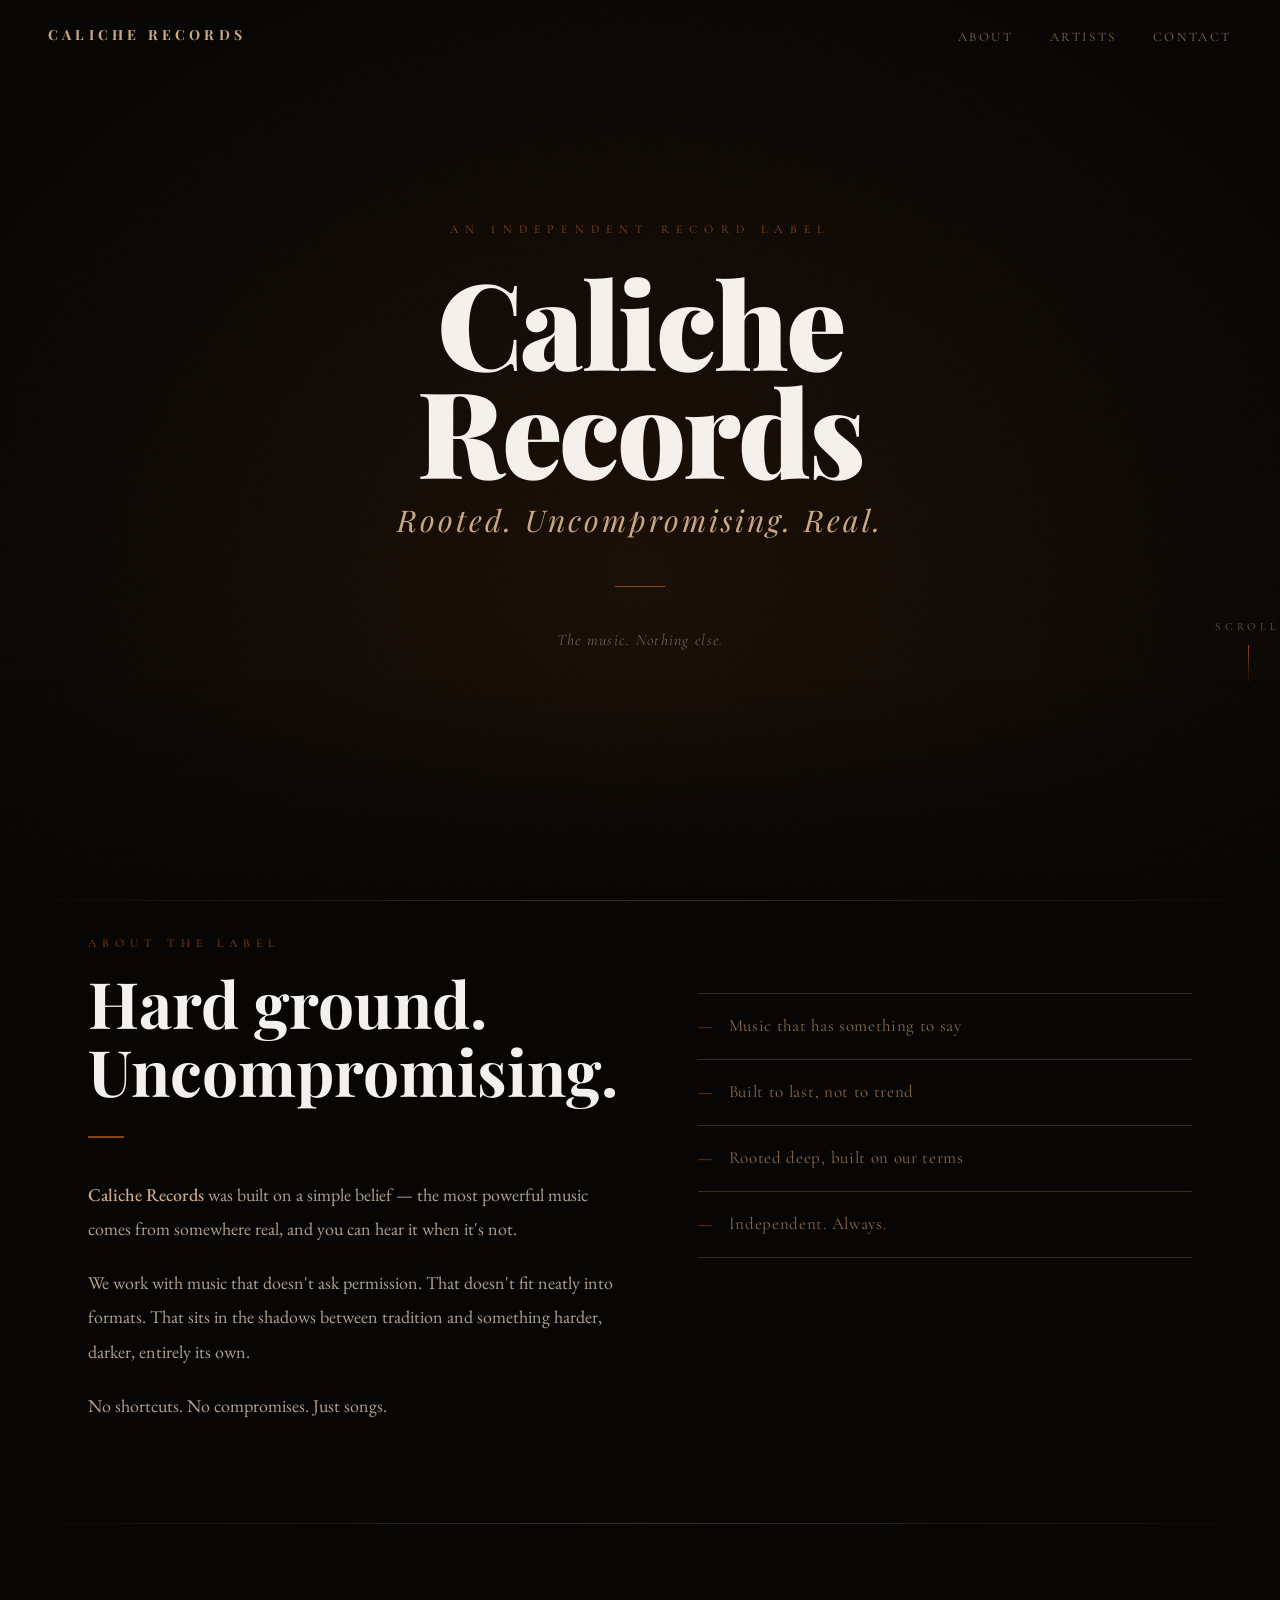
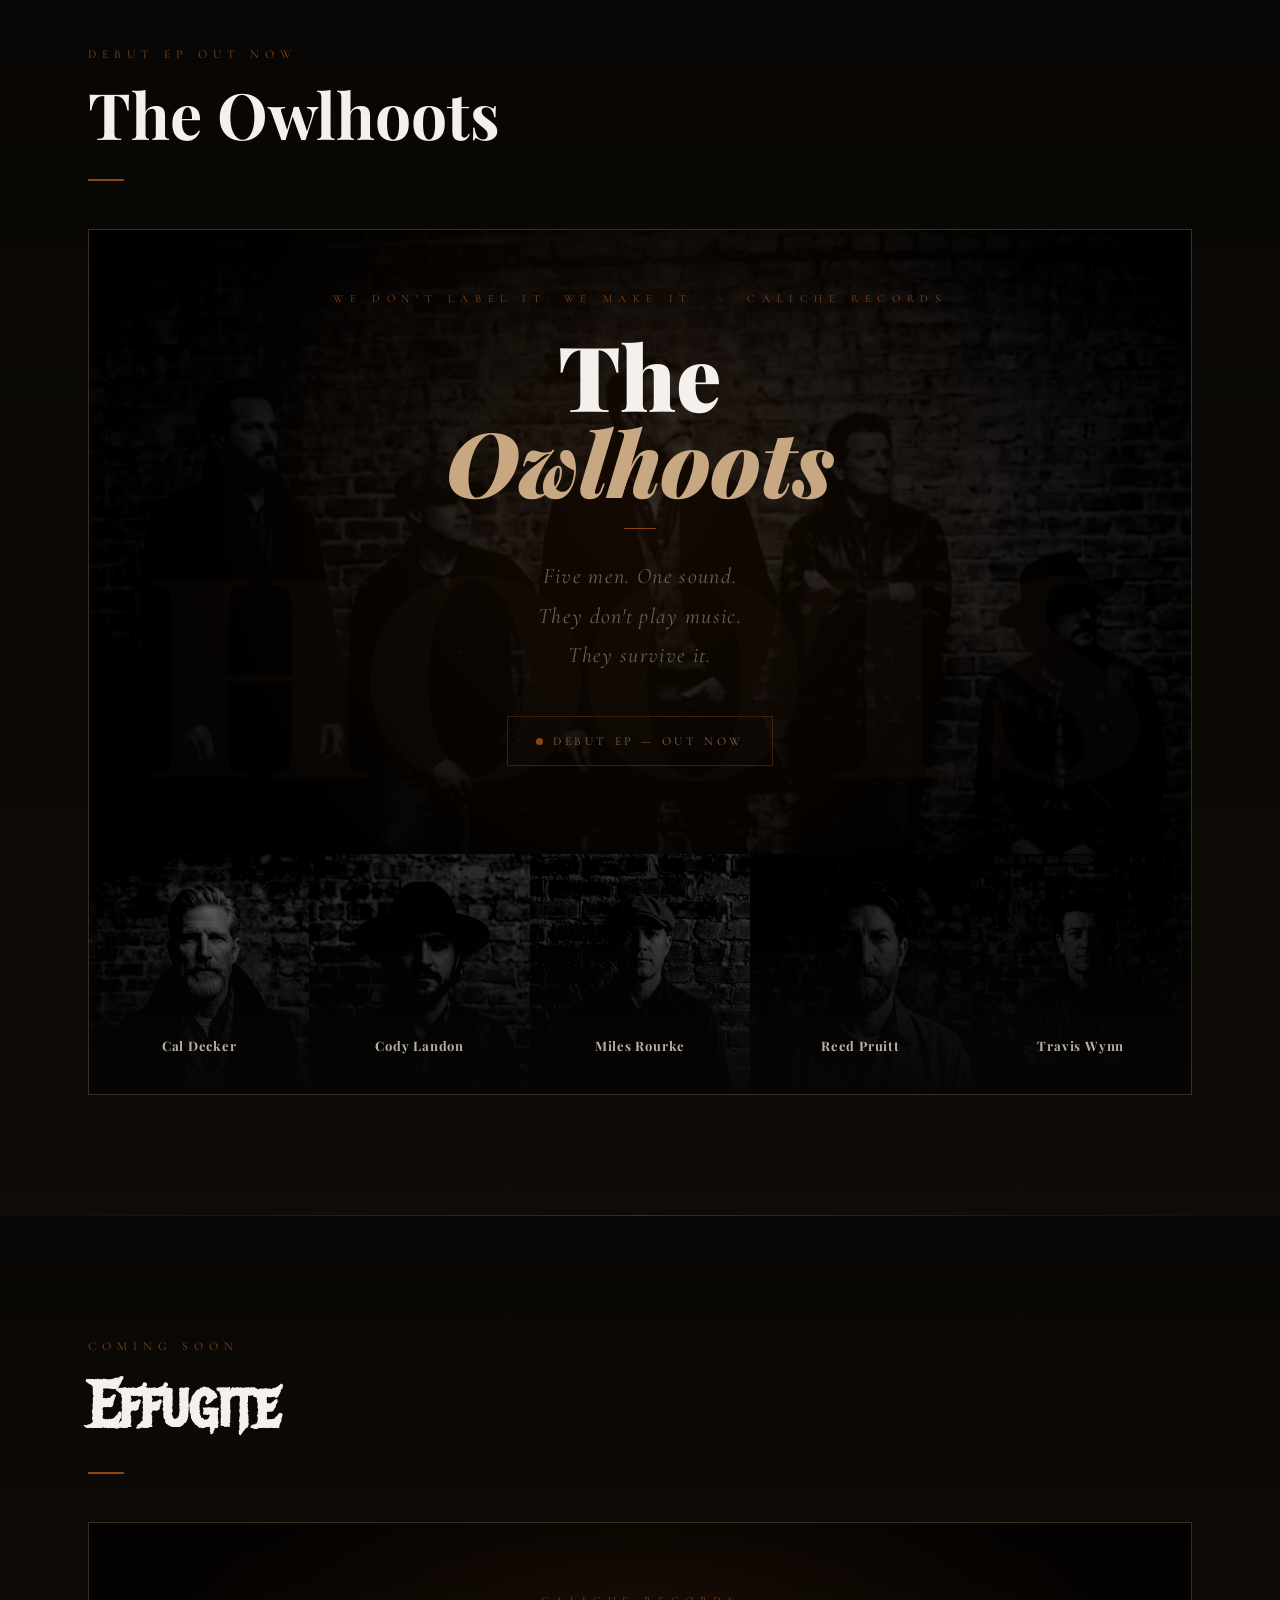
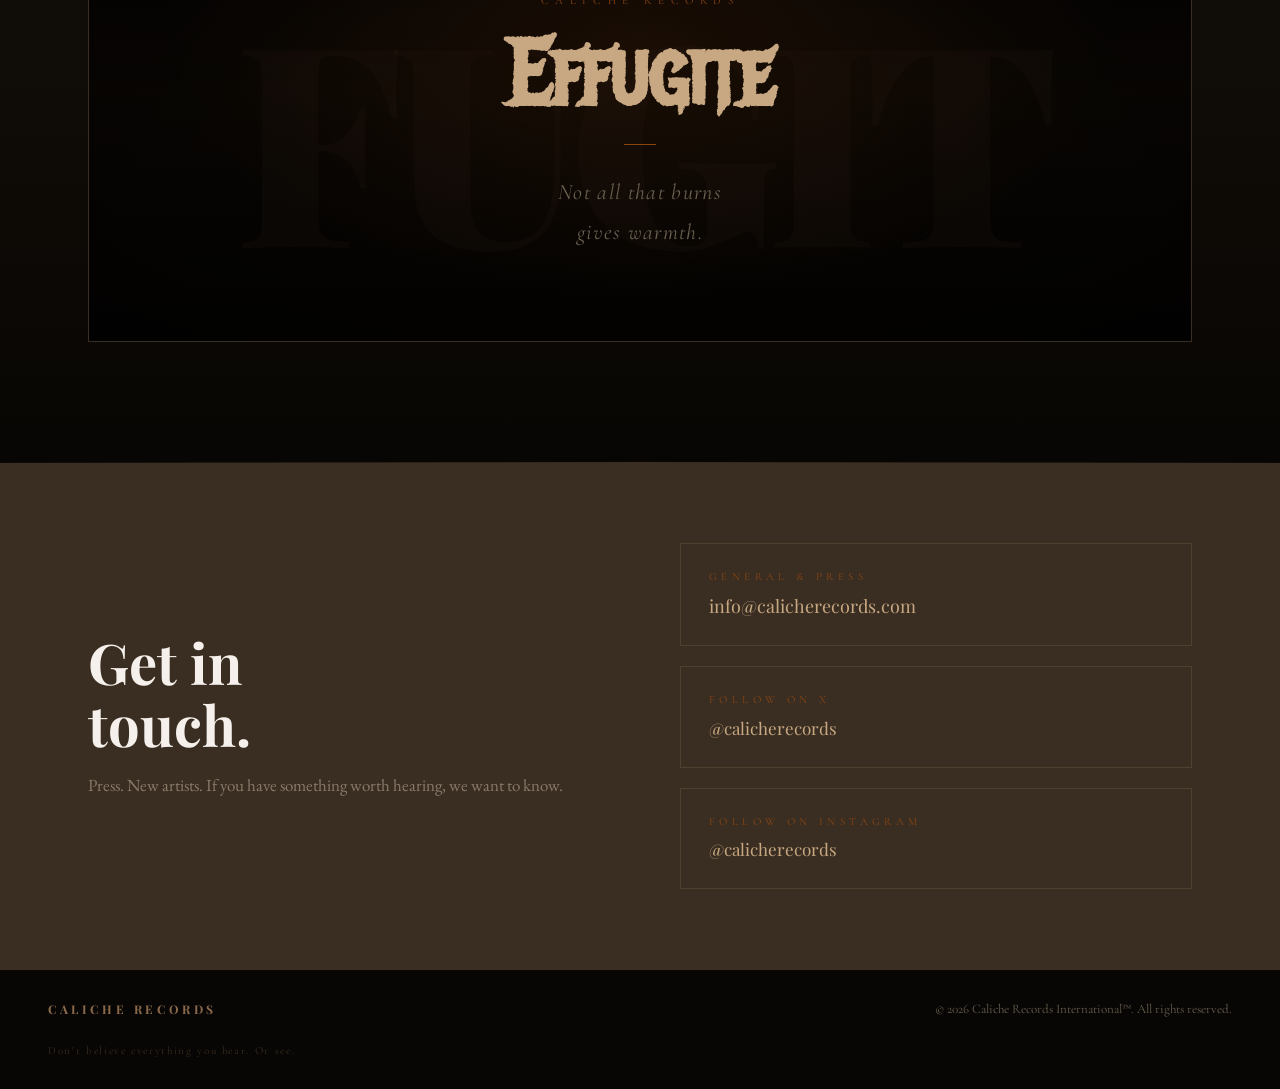
==== index.html @ d8df0008 "Update font and text styles in index.html" ====
<!DOCTYPE html>
<html lang="en">
<head>
<meta charset="UTF-8">
<meta name="viewport" content="width=device-width, initial-scale=1.0">
<title>Caliche Records</title>
<meta name="description" content="Caliche Records. Independent. Uncompromising. American roots music built outside the machine.">
<link rel="preconnect" href="https://fonts.googleapis.com">
<link href="https://fonts.googleapis.com/css2?family=Playfair+Display:ital,wght@0,400;0,700;0,900;1,400;1,700&family=EB+Garamond:ital,wght@0,400;0,500;1,400&family=Cormorant+Garamond:ital,wght@0,300;0,400;1,300;1,400&family=Metal+Mania&display=swap" rel="stylesheet">
<style>
  *, *::before, *::after { box-sizing: border-box; margin: 0; padding: 0; }
  :root { --dark:#0e0b08;--darker:#080604;--brown:#8B4513;--gold:#C8A882;--gold-dim:#8a6a4a;--dust:#F5F0EB;--gray:#6a6050;--mid:#3a2e22; }
  html { scroll-behavior: smooth; }
  body { background:var(--darker);color:var(--dust);font-family:'EB Garamond',Georgia,serif;font-size:18px;line-height:1.7;overflow-x:hidden; }
  body::before { content:'';position:fixed;inset:0;background-image:url("data:image/svg+xml,%3Csvg viewBox='0 0 256 256' xmlns='http://www.w3.org/2000/svg'%3E%3Cfilter id='noise'%3E%3CfeTurbulence type='fractalNoise' baseFrequency='0.9' numOctaves='4' stitchTiles='stitch'/%3E%3C/filter%3E%3Crect width='100%25' height='100%25' filter='url(%23noise)' opacity='0.04'/%3E%3C/svg%3E");pointer-events:none;z-index:1000;opacity:0.4; }

  /* NAV */
  nav { position:fixed;top:0;left:0;right:0;z-index:200;padding:20px 48px;display:flex;justify-content:space-between;align-items:center;transition:background 0.5s, padding 0.4s, box-shadow 0.4s; }
  nav.scrolled { background:rgba(8,6,4,0.96);padding:13px 48px;box-shadow:0 1px 0 rgba(58,46,34,0.4); }
  .nav-logo { font-family:'Playfair Display',serif;font-size:14px;font-weight:700;letter-spacing:0.3em;text-transform:uppercase;color:var(--gold); }
  .nav-links { display:flex;gap:36px;list-style:none; }
  .nav-links a { font-family:'Cormorant Garamond',serif;font-size:13px;letter-spacing:0.2em;text-transform:uppercase;color:var(--gold-dim);text-decoration:none;transition:color 0.3s;position:relative; }
  .nav-links a::after { content:'';position:absolute;bottom:-3px;left:0;right:0;height:1px;background:var(--brown);transform:scaleX(0);transform-origin:left;transition:transform 0.3s; }
  .nav-links a:hover { color:var(--gold); }
  .nav-links a:hover::after { transform:scaleX(1); }
  .hamburger { display:none;flex-direction:column;gap:5px;cursor:pointer;padding:4px;background:none;border:none; }
  .hamburger span { display:block;width:24px;height:1px;background:var(--gold);transition:all 0.3s; }
  .hamburger.open span:nth-child(1) { transform:translateY(6px) rotate(45deg); }
  .hamburger.open span:nth-child(2) { opacity:0; }
  .hamburger.open span:nth-child(3) { transform:translateY(-6px) rotate(-45deg); }
  .mobile-menu { display:none;position:fixed;inset:0;background:rgba(8,6,4,0.98);z-index:150;flex-direction:column;justify-content:center;align-items:center;gap:48px; }
  .mobile-menu.open { display:flex; }
  .mobile-menu a { font-family:'Playfair Display',serif;font-size:36px;font-weight:700;color:var(--dust);text-decoration:none;opacity:0;transform:translateY(24px);transition:color 0.3s; }
  .mobile-menu.open a:nth-child(1) { animation:menuIn 0.5s 0.1s cubic-bezier(0.16,1,0.3,1) forwards; }
  .mobile-menu.open a:nth-child(2) { animation:menuIn 0.5s 0.2s cubic-bezier(0.16,1,0.3,1) forwards; }
  .mobile-menu.open a:nth-child(3) { animation:menuIn 0.5s 0.3s cubic-bezier(0.16,1,0.3,1) forwards; }
  .mobile-menu a:hover { color:var(--gold); }

  /* HERO */
  .hero { min-height:100vh;display:flex;flex-direction:column;justify-content:center;align-items:center;text-align:center;padding:140px 32px 100px;position:relative;overflow:hidden; }
  .hero-bg { position:absolute;inset:-20%;background:radial-gradient(ellipse at 50% 60%, rgba(139,69,19,0.15) 0%, transparent 60%), var(--darker);will-change:transform; }
  .hero::after { content:'';position:absolute;bottom:0;left:0;right:0;height:220px;background:linear-gradient(to bottom,transparent,var(--darker));pointer-events:none;z-index:1; }
  .hero > *:not(.hero-bg) { position:relative;z-index:2; }
  .label-eyebrow { font-family:'Cormorant Garamond',serif;font-size:12px;letter-spacing:0.6em;text-transform:uppercase;color:var(--brown);margin-bottom:28px;opacity:0;animation:fadeUp 1.2s 0.3s cubic-bezier(0.16,1,0.3,1) forwards; }
  .hero-title { font-family:'Playfair Display',serif;font-size:clamp(52px,12vw,120px);font-weight:900;line-height:0.9;letter-spacing:-0.02em;color:var(--dust);margin-bottom:12px;opacity:0;transform:translateY(40px);will-change:transform,opacity; }
  .hero-title.ready { transition:opacity 1.2s cubic-bezier(0.16,1,0.3,1),transform 1.2s cubic-bezier(0.16,1,0.3,1); }
  .hero-subtitle { font-family:'Playfair Display',serif;font-size:clamp(16px,4vw,30px);font-style:italic;color:var(--gold);letter-spacing:0.1em;margin-bottom:40px;opacity:0;animation:fadeUp 1.2s 0.7s cubic-bezier(0.16,1,0.3,1) forwards; }
  .hero-divider { width:0;height:1px;background:var(--brown);margin:0 auto 40px;animation:expandLine 1s 1s cubic-bezier(0.16,1,0.3,1) forwards; }
  .hero-tagline { font-family:'Cormorant Garamond',serif;font-size:clamp(14px,3vw,16px);font-style:italic;color:var(--gray);letter-spacing:0.08em;opacity:0;animation:fadeUp 1.2s 1.1s cubic-bezier(0.16,1,0.3,1) forwards;max-width:400px; }
  .hero-caret { position:absolute;bottom:36px;left:50%;transform:translateX(-50%);z-index:2;opacity:0;animation:fadeUp 1s 1.8s forwards;display:flex;flex-direction:column;align-items:center;gap:8px; }
  .hero-caret span { font-family:'Cormorant Garamond',serif;font-size:11px;letter-spacing:0.4em;text-transform:uppercase;color:var(--gray); }
  .caret-line { width:1px;height:40px;background:linear-gradient(to bottom,var(--brown),transparent);animation:caretPulse 2s 2s ease-in-out infinite; }

  /* NEXT RELEASE */
  .next-release { background:rgba(58,46,34,0.3);border-top:1px solid var(--mid);border-bottom:1px solid var(--mid);padding:40px 48px;text-align:center; }
  .next-release-label { font-family:'Cormorant Garamond',serif;font-size:11px;letter-spacing:0.5em;text-transform:uppercase;color:var(--brown);margin-bottom:24px;display:block; }
  .next-release-title { font-family:'Playfair Display',serif;font-size:clamp(13px,2vw,16px);font-weight:700;letter-spacing:0.2em;text-transform:uppercase;color:var(--gold-dim);margin-bottom:28px; }
  .cd-grid { display:flex;align-items:center;justify-content:center;gap:24px; }
  .cd-unit { display:flex;flex-direction:column;align-items:center;gap:6px;min-width:60px; }
  .cd-num { font-family:'Playfair Display',serif;font-size:clamp(32px,5vw,56px);font-weight:900;color:var(--gold);line-height:1; }
  .cd-label { font-family:'Cormorant Garamond',serif;font-size:10px;letter-spacing:0.35em;text-transform:uppercase;color:var(--gray); }
  .cd-sep { font-family:'Playfair Display',serif;font-size:32px;color:var(--mid);line-height:1;margin-bottom:16px; }

  /* SHARED */
  .full-rule { width:100%;height:1px;background:linear-gradient(to right,transparent,var(--mid),transparent); }
  .section-label { font-family:'Cormorant Garamond',serif;font-size:12px;letter-spacing:0.5em;text-transform:uppercase;color:var(--brown);margin-bottom:16px;display:block; }
  .section-title { font-family:'Playfair Display',serif;font-size:clamp(32px,6vw,64px);font-weight:700;line-height:1.05;color:var(--dust);margin-bottom:32px; }
  .section-rule { width:36px;height:2px;background:var(--brown);margin-bottom:40px; }

  /* ABOUT */
  .about-wrap { max-width:1200px;margin:0 auto;padding:32px 48px 80px;display:grid;grid-template-columns:1fr 1fr;gap:80px;align-items:start; }
  .about-text { font-size:18px;color:#b0a090;line-height:1.9;margin-bottom:20px; }
  .about-text strong { color:var(--gold);font-weight:500; }
  .about-right { padding-top:60px; }
  .values-list { list-style:none;border-top:1px solid var(--mid); }
  .values-list li { padding:18px 0;border-bottom:1px solid var(--mid);font-family:'Cormorant Garamond',serif;font-size:17px;color:var(--gold-dim);letter-spacing:0.04em;display:flex;gap:16px;align-items:baseline;opacity:0;transform:translateX(-16px);transition:color 0.3s; }
  .values-list li::before { content:'—';color:var(--brown);flex-shrink:0; }
  .values-list li:hover { color:var(--gold); }

  /* ARTISTS */
  .artists-wrap { background:linear-gradient(to bottom,var(--darker),#100c07,var(--darker)); }
  .artists-inner { max-width:1200px;margin:0 auto;padding:120px 48px; }

  /* MYSTERY CARD */
  .mystery-card { border:1px solid var(--mid);background:rgba(12,8,4,0.97);overflow:hidden;margin-top:48px;position:relative;min-height:480px;display:flex;flex-direction:column;align-items:center;justify-content:center;text-align:center;cursor:default; }
  .mystery-band-bg { position:absolute;inset:0;background-size:cover;background-position:center;opacity:0;filter:grayscale(100%) brightness(0.3);z-index:0; }
  .mystery-card::before { content:'';position:absolute;inset:0;z-index:1;
    background:radial-gradient(ellipse at 50% 30%, rgba(139,69,19,0.14) 0%, transparent 60%),
    linear-gradient(to bottom, rgba(0,0,0,0.65) 0%, rgba(0,0,0,0.3) 40%, rgba(0,0,0,0.75) 100%); }
  .mystery-card::after { content:'';position:absolute;inset:0;background:radial-gradient(ellipse at 50% 50%, transparent 30%, rgba(0,0,0,0.6) 100%);z-index:1;pointer-events:none; }
  .mystery-bg-text { position:absolute;font-family:'Playfair Display',serif;font-size:clamp(120px,25vw,280px);font-weight:900;color:rgba(72,48,38,0.09);line-height:1;pointer-events:none;letter-spacing:-0.05em;user-select:none;top:50%;left:50%;transform:translate(-50%,-50%);z-index:2; }
  .mystery-card:hover .mystery-bg-text { }
  .mystery-inner { position:relative;z-index:3;padding:60px 48px 40px; }
  .mystery-eyebrow { font-family:'Cormorant Garamond',serif;font-size:11px;letter-spacing:0.6em;text-transform:uppercase;color:var(--brown);margin-bottom:24px; }
  .mystery-name { font-family:'Playfair Display',serif;font-size:clamp(40px,8vw,90px);font-weight:900;color:var(--dust);line-height:0.95;margin-bottom:24px;animation:pulsateName 2.8s ease-in-out infinite; }
  .mystery-name em { font-style:italic;color:var(--gold);display:block; }
  @keyframes pulsateName { 0%,100%{filter:brightness(0.8);text-shadow:0 0 0px rgba(200,168,130,0)} 50%{filter:brightness(1.05);text-shadow:0 0 40px rgba(200,168,130,0.18)} }
  .mystery-rule { width:32px;height:1px;background:var(--brown);margin:0 auto 28px;transition:width 0.6s; }
  .mystery-card:hover .mystery-rule { width:80px; }
  .mystery-tagline { font-family:'Cormorant Garamond',serif;font-size:clamp(16px,2.5vw,22px);font-style:italic;color:var(--gray);letter-spacing:0.06em;margin-bottom:40px;max-width:480px;margin-left:auto;margin-right:auto;line-height:1.8; }
  .mystery-coming { display:inline-flex;align-items:center;gap:10px;border:1px solid rgba(139,69,19,0.4);padding:14px 28px;font-family:'Cormorant Garamond',serif;font-size:12px;letter-spacing:0.3em;text-transform:uppercase;color:var(--gold-dim);margin-bottom:48px;transition:border-color 0.3s,color 0.3s; }
  .mystery-card:hover .mystery-coming { border-color:rgba(139,69,19,0.7);color:var(--gold); }
  .mc-label { letter-spacing:0.3em; }
  .mc-sep { color:var(--brown);margin:0 2px; }
  .mc-cd { font-family:'Playfair Display',serif;font-size:16px;font-weight:700;color:var(--gold);letter-spacing:0; }
  .mc-unit { font-size:10px;color:var(--brown);margin-right:4px;letter-spacing:0.1em; }
  .pulse-dot { width:7px;height:7px;border-radius:50%;background:var(--brown);animation:pulseDot 2s ease-in-out infinite;flex-shrink:0; }

  /* MEMBER BOXES */
  .member-boxes { display:grid;grid-template-columns:repeat(5,1fr);gap:0;background:transparent;border:none;margin-top:0;position:relative;z-index:3;width:100%; }
  .member-box { background:var(--darker);height:240px;position:relative;overflow:hidden;transition:background 0.4s;display:flex;flex-direction:column; }
  .member-box:hover { background:#120d08; }
  .member-photo { flex:1;background-size:cover;background-position:center top;filter:grayscale(0.5) brightness(0.7);transition:filter 0.5s; }
  .member-box:hover .member-photo { filter:grayscale(0.2) brightness(0.85); }
  .member-label { padding:12px 12px 14px;background:rgba(10,7,5,0.85);border-top:1px solid rgba(200,168,130,0.12);text-align:center;flex-shrink:0; }
  .member-instrument { display:block;font-family:'Cormorant Garamond',serif;font-size:11px;letter-spacing:0.3em;text-transform:uppercase;color:var(--gold-dim);margin-bottom:6px; }
  .member-soon { display:flex;align-items:center;justify-content:center;gap:6px;font-family:'Cormorant Garamond',serif;font-size:11px;color:#4a3d30;letter-spacing:0.1em; }
  .member-pulse { width:5px;height:5px;border-radius:50%;background:var(--brown);animation:pulseDot 2s ease-in-out infinite;flex-shrink:0; }
  @keyframes scanLine { 0%{top:0;opacity:0.8} 100%{top:100%;opacity:0} }

  /* CONTACT */
  .contact-wrap { background:var(--mid); }
  .contact-inner { max-width:1200px;margin:0 auto;padding:80px 48px;display:grid;grid-template-columns:1fr 1fr;gap:80px;align-items:center; }
  .contact-title { font-family:'Playfair Display',serif;font-size:clamp(32px,5vw,56px);font-weight:700;color:var(--dust);line-height:1.1; }
  .contact-text { font-size:17px;color:#8a7a6a;margin-top:16px;line-height:1.8; }
  .contact-links { display:flex;flex-direction:column;gap:20px; }
  .contact-item { display:flex;flex-direction:column;gap:4px;padding:24px 28px;border:1px solid rgba(200,168,130,0.15);transition:border-color 0.3s,background 0.3s,transform 0.4s;position:relative;overflow:hidden; }
  .contact-item::after { content:'';position:absolute;left:0;right:0;height:1px;background:linear-gradient(to right,transparent,rgba(200,168,130,0.5),transparent);top:-2px;opacity:0; }
  .contact-item:hover { border-color:rgba(200,168,130,0.45);background:rgba(200,168,130,0.04);transform:translateX(8px); }
  .contact-item:hover::after { animation:scanLine 0.9s ease-out forwards; }
  .contact-item::before { content:'';position:absolute;inset:0;background:radial-gradient(ellipse at 50% 50%, rgba(200,168,130,0.06) 0%, transparent 70%);opacity:0;transition:opacity 0.4s; }
  .contact-item:hover::before { opacity:1; }
  .contact-type { font-family:'Cormorant Garamond',serif;font-size:11px;letter-spacing:0.4em;text-transform:uppercase;color:var(--brown);position:relative;z-index:1; }
  .contact-email { font-family:'Playfair Display',serif;font-size:18px;color:var(--gold);text-decoration:none;word-break:break-all;position:relative;z-index:1; }

  /* FOOTER */
  footer { background:var(--darker);border-top:1px solid var(--mid);padding:28px 48px;display:flex;justify-content:space-between;align-items:center;flex-wrap:wrap;gap:16px; }
  .footer-logo { font-family:'Playfair Display',serif;font-size:12px;font-weight:700;letter-spacing:0.3em;text-transform:uppercase;color:var(--gold-dim); }
  .footer-copy { font-family:'Cormorant Garamond',serif;font-size:13px;color:var(--gray); }

  /* KEYFRAMES */
  @keyframes fadeUp { from{opacity:0;transform:translateY(40px)} to{opacity:1;transform:translateY(0)} }
  @keyframes menuIn { from{opacity:0;transform:translateY(24px)} to{opacity:1;transform:translateY(0)} }
  @keyframes expandLine { from{width:0} to{width:50px} }
  @keyframes caretPulse { 0%,100%{opacity:0.3} 50%{opacity:1} }
  @keyframes pulseDot { 0%,100%{opacity:1;transform:scale(1)} 50%{opacity:0.3;transform:scale(0.6)} }

  /* REVEAL */
  .reveal { opacity:0;transform:translateY(48px);transition:opacity 0.9s cubic-bezier(0.16,1,0.3,1),transform 0.9s cubic-bezier(0.16,1,0.3,1); }
  .reveal.visible { opacity:1;transform:translateY(0); }
  .reveal-left { opacity:0;transform:translateX(-52px);transition:opacity 0.9s cubic-bezier(0.16,1,0.3,1),transform 0.9s cubic-bezier(0.16,1,0.3,1); }
  .reveal-left.visible { opacity:1;transform:translateX(0); }
  .reveal-right { opacity:0;transform:translateX(52px);transition:opacity 0.9s cubic-bezier(0.16,1,0.3,1),transform 0.9s cubic-bezier(0.16,1,0.3,1); }
  .reveal-right.visible { opacity:1;transform:translateX(0); }
  .reveal-scale { opacity:0;transform:scale(0.93);transition:opacity 1s cubic-bezier(0.16,1,0.3,1),transform 1s cubic-bezier(0.16,1,0.3,1); }
  .reveal-scale.visible { opacity:1;transform:scale(1); }
  .about-slide { opacity:0;transform:translateX(-60px);transition:opacity 1s cubic-bezier(0.16,1,0.3,1),transform 1s cubic-bezier(0.16,1,0.3,1); }
  .about-slide.visible { opacity:1;transform:translateX(0); }
  .d1{transition-delay:0.1s} .d2{transition-delay:0.2s} .d3{transition-delay:0.3s}

  /* MOBILE */
  @media(max-width:768px){
    nav{padding:18px 24px} nav.scrolled{padding:12px 24px}
    .nav-links{display:none} .hamburger{display:flex}
    .hero{padding:120px 24px 80px} .hero-caret{display:none}
    .next-release{padding:32px 24px} .cd-grid{gap:12px} .cd-sep{font-size:20px}
    .about-wrap{grid-template-columns:1fr;gap:48px;padding:80px 24px} .about-right{padding-top:0}
    .artists-inner{padding:60px 24px}
    .mystery-card{min-height:380px} .mystery-inner{padding:40px 24px 28px}
    .mystery-bg-text{font-size:100px}
    .mystery-eyebrow{font-size:9px;letter-spacing:0.25em;line-height:1.6}
    .member-boxes{grid-template-columns:repeat(3,1fr)} .member-box{height:160px} .member-box:last-child:nth-child(3n+1){display:none}
    .contact-inner{grid-template-columns:1fr;gap:32px;padding:48px 24px}
    .contact-item:hover{transform:none}
    .contact-email{font-size:14px;word-break:break-all}
    .contact-item{padding:16px 20px}
    footer{flex-direction:column;align-items:flex-start;padding:24px;gap:10px}
  }
  @media(max-width:480px){
    .mystery-bg-text{display:none} .cd-unit{min-width:44px} .cd-num{font-size:28px}
    .mystery-eyebrow{font-size:8px;letter-spacing:0.2em}
  }

  /* ══ OUT NOW BANNER ════════════════════════════════════════ */
  #outNowState { display:none; }
  .out-now-grid { display:flex;align-items:center;justify-content:center;gap:48px;padding:16px 0;flex-wrap:wrap; }
  .out-now-cover { position:relative;flex-shrink:0; }
  .out-now-cover img { width:160px;height:160px;object-fit:cover;display:block;box-shadow:0 8px 60px rgba(200,168,130,.25),0 2px 20px rgba(0,0,0,.8);transition:transform .4s cubic-bezier(.16,1,.3,1); }
  .out-now-cover img:hover { transform:scale(1.03); }
  .cover-glow { position:absolute;inset:-20px;background:radial-gradient(ellipse at 50% 50%,rgba(200,168,130,.15) 0%,transparent 70%);pointer-events:none;animation:coverPulse 3s ease-in-out infinite; }
  @keyframes coverPulse { 0%,100%{opacity:.6}50%{opacity:1} }
  .out-now-info { text-align:left; }
  .out-now-artist { font-family:'Cormorant Garamond',serif;font-size:13px;letter-spacing:.4em;text-transform:uppercase;color:var(--brown);margin-bottom:8px; }
  .out-now-title { font-family:'Playfair Display',serif;font-size:clamp(36px,6vw,64px);font-weight:900;color:var(--dust);line-height:1;margin-bottom:12px; }
  .out-now-label { font-family:'Cormorant Garamond',serif;font-size:14px;color:var(--gray);letter-spacing:.1em;margin-bottom:28px; }
  .hyperfollow-btn { display:inline-flex;align-items:center;gap:10px;padding:16px 36px;font-family:'Cormorant Garamond',serif;font-size:15px;letter-spacing:.25em;text-transform:uppercase;color:var(--gold);border:1px solid rgba(200,168,130,.4);text-decoration:none;transition:all .3s;position:relative;overflow:hidden; }
  .hyperfollow-btn::before { content:'';position:absolute;inset:0;background:rgba(200,168,130,.06);opacity:0;transition:opacity .3s; }
  .hyperfollow-btn:hover { border-color:var(--gold);transform:translateY(-2px);box-shadow:0 8px 32px rgba(200,168,130,.2); }
  .hyperfollow-btn:hover::before { opacity:1; }

  /* ══ MYSTERY CARD: GROUP BACKGROUND  ════════ */
  .mystery-card::after {
    background:radial-gradient(ellipse at 50% 50%, transparent 45%, rgba(0,0,0,0.32) 100%);
  }
  .mystery-band-bg {
    position:absolute;inset:0;
    background-size:cover;
    background-position:center 30%;
    background-image:url('[data-uri]');
    opacity:1;
    filter:grayscale(100%) brightness(.30) contrast(1.12);
    z-index:0;
    transition:filter 2s ease;
  }
  .mystery-band-bg.brightened {
    filter:grayscale(100%) brightness(.46) contrast(1.06);
  }

  /* ══ MEMBER BOXES ═══════════════════════════════════════════ */
  .member-boxes {
    display:grid;grid-template-columns:repeat(5,1fr);
    gap:0;background:transparent;
    border:none;margin-top:0;
    position:relative;z-index:3;width:100%;
  }
  .member-box {
    background:var(--darker);
    height:240px;
    position:relative;
    overflow:hidden;
    cursor:default;
    opacity:0;
    transform:translateY(14px);
    transition:opacity 1.1s ease, transform 1.1s cubic-bezier(.16,1,.3,1);
  }
  .member-box.revealed { opacity:1; transform:translateY(0); }

  .mb-photo {
    position:absolute;inset:0;
    background-size:cover;
    background-position:center top;
    filter:grayscale(100%) brightness(.48) contrast(1.15);
    transform:scale(1.04);
    transition:filter .65s cubic-bezier(.4,0,.2,1), transform .65s cubic-bezier(.4,0,.2,1);
  }
  .member-box:hover .mb-photo {
    filter:grayscale(55%) brightness(.78) contrast(1.0);
    transform:scale(1.0);
  }

  .mb-gradient {
    position:absolute;inset:0;z-index:2;pointer-events:none;
    background:linear-gradient(
      to top,
      rgba(8,6,4,.96)  0%,
      rgba(8,6,4,.52)  36%,
      rgba(8,6,4,.04)  70%,
      transparent      100%
    );
  }
  .mb-label {
    position:absolute;bottom:0;left:0;right:0;
    padding:0 16px 18px;
    z-index:3;
  }
  .mb-rule {
    display:block;width:0;height:1px;
    background:var(--brown);
    margin-bottom:9px;
    transition:width .5s cubic-bezier(.16,1,.3,1);
  }
  .mb-name {
    display:block;
    font-family:'Playfair Display',serif;
    font-size:13px;font-weight:700;
    color:var(--dust);
    letter-spacing:.06em;
    margin-bottom:5px;
    opacity:.72;
    transform:translateY(3px);
    transition:opacity .5s ease, transform .5s cubic-bezier(.16,1,.3,1);
  }
  .mb-role {
    display:block;
    font-family:'Cormorant Garamond',serif;
    font-size:10px;letter-spacing:.28em;
    text-transform:uppercase;
    color:var(--gold-dim);
    white-space:nowrap;
    opacity:0;
    transform:translateY(5px);
    transition:opacity .5s ease .06s, transform .5s cubic-bezier(.16,1,.3,1) .06s;
  }
  .member-box:hover .mb-rule  { width:24px; }
  .member-box:hover .mb-name  { opacity:1; transform:translateY(0); }
  .member-box:hover .mb-role  { opacity:1; transform:translateY(0); }

  /* ══ CINEMATIC OVERLAY ══════════════════════════════════════ */
  #outNowOverlay { position:fixed;inset:0;background:var(--darker);z-index:9999;
    display:none;flex-direction:column;justify-content:center;align-items:center;text-align:center; }
  #outNowOverlay.active { display:flex;animation:overlayLife 3.5s cubic-bezier(.16,1,.3,1) forwards; }
  @keyframes overlayLife { 0%{opacity:0}8%{opacity:1}88%{opacity:1}100%{opacity:0} }
  .overlay-label { font-family:'Cormorant Garamond',serif;font-size:13px;letter-spacing:.8em;text-transform:uppercase;color:var(--brown);margin-bottom:24px;opacity:0;animation:fadeUp .8s .4s forwards; }
  .overlay-big { font-family:'Playfair Display',serif;font-size:clamp(64px,15vw,160px);font-weight:900;color:var(--dust);line-height:.9;letter-spacing:-.03em;opacity:0;animation:fadeUp 1s .6s cubic-bezier(.16,1,.3,1) forwards; }
  .overlay-big em { color:var(--gold);font-style:italic;display:block; }
  .overlay-rule { width:0;height:1px;background:var(--brown);margin:32px auto;animation:expandLine 1s 1.2s forwards; }
  .overlay-band { font-family:'Cormorant Garamond',serif;font-size:clamp(16px,3vw,24px);letter-spacing:.3em;text-transform:uppercase;color:var(--gold-dim);opacity:0;animation:fadeUp .8s 1.4s forwards; }

  @media(max-width:768px){
    .out-now-grid{flex-direction:column;gap:28px;text-align:center}
    .out-now-info{text-align:center}
    .member-boxes{grid-template-columns:repeat(3,1fr)}
    .member-box{height:200px}
    .member-box:last-child:nth-child(3n+1){display:none}
    .mb-role{white-space:normal}
  }

</style>
</head>
<body>

<div id="outNowOverlay">
  <p class="overlay-label">The Owlhoots · Caliche Records</p>
  <h2 class="overlay-big">Lost<br><em>Road</em></h2>
  <div class="overlay-rule"></div>
  <p class="overlay-band">Out Now</p>
</div>

<nav id="nav">
  <div class="nav-logo">Caliche Records</div>
  <ul class="nav-links">
    <li><a href="#about">About</a></li>
    <li><a href="#artists">Artists</a></li>
    <li><a href="#contact">Contact</a></li>
  </ul>
  <button class="hamburger" id="hamburger" aria-label="Menu">
    <span></span><span></span><span></span>
  </button>
</nav>

<div class="mobile-menu" id="mobileMenu">
  <a href="#about" class="mob-link">About</a>
  <a href="#artists" class="mob-link">Artists</a>
  <a href="#contact" class="mob-link">Contact</a>
</div>

<div class="hero">
  <div class="hero-bg" id="heroBg"></div>
  <p class="label-eyebrow">An Independent Record Label</p>
  <h1 class="hero-title" id="heroTitle">Caliche<br>Records</h1>
  <p class="hero-subtitle">Rooted. Uncompromising. Real.</p>
  <div class="hero-divider"></div>
  <p class="hero-tagline">The music. Nothing else.</p>
  <div class="hero-caret">
    <span>Scroll</span>
    <div class="caret-line"></div>
  </div>
</div>

<div class="full-rule"></div>

<div id="about">
  <div class="about-wrap">
    <div class="about-slide">
      <span class="section-label">About the Label</span>
      <h2 class="section-title">Hard ground.<br>Uncompromising.</h2>
      <div class="section-rule"></div>
      <p class="about-text"><strong>Caliche Records</strong> was built on a simple belief — the most powerful music comes from somewhere real, and you can hear it when it's not.</p>
      <p class="about-text">We work with music that doesn't ask permission. That doesn't fit neatly into formats. That sits in the shadows between tradition and something harder, darker, entirely its own.</p>
      <p class="about-text">No shortcuts. No compromises. Just songs.</p>
    </div>
    <div class="about-right reveal-right">
      <ul class="values-list" id="valuesList">
        <li>Music that has something to say</li>
        <li>Built to last, not to trend</li>
        <li>Rooted deep, built on our terms</li>
        <li>Independent. Always.</li>
      </ul>
    </div>
  </div>
</div>

<div class="full-rule"></div>

<div class="artists-wrap" id="artists">
  <div class="artists-inner">
    <span class="section-label reveal" id="artistsLabel">Debut EP Out Now</span>
    <h2 class="section-title reveal d1" id="artistsTitle">The Owlhoots</h2>
    <div class="section-rule reveal d2"></div>
    <div class="mystery-card reveal-scale d1">
      <div class="mystery-band-bg brightened" id="mysteryBg"></div>
      <div class="mystery-bg-text">HOOTS</div>
      <div class="mystery-inner">
        <div class="mystery-eyebrow">We don't label it. We make it. &nbsp;·&nbsp; Caliche Records</div>
        <div class="mystery-name">The<br><em>Owlhoots</em></div>
        <div class="mystery-rule"></div>
        <p class="mystery-tagline">
          Five men. One sound.<br>
          They don't play music.<br>
          They survive it.
        </p>
        <a href="#" class="mystery-coming" id="mysteryComing" style="text-decoration:none;"><div class="pulse-dot"></div>Debut EP — Out Now</a>
      </div>
      <div class="member-boxes" id="memberBoxes">
        <div class="member-box revealed">
          <div class="mb-photo" style="background-image:url('[data-uri]')"></div>
          <div class="mb-gradient"></div>
          <div class="mb-label">
            <span class="mb-rule"></span>
            <span class="mb-name">Cal Decker</span>
            <span class="mb-role">Vocals · Guitar · Fiddle</span>
          </div>
        </div>
        <div class="member-box revealed">
          <div class="mb-photo" style="background-image:url('[data-uri]')"></div>
          <div class="mb-gradient"></div>
          <div class="mb-label">
            <span class="mb-rule"></span>
            <span class="mb-name">Cody Landon</span>
            <span class="mb-role">Lead Guitar</span>
          </div>
        </div>
        <div class="member-box revealed">
          <div class="mb-photo" style="background-image:url('[data-uri]')"></div>
          <div class="mb-gradient"></div>
          <div class="mb-label">
            <span class="mb-rule"></span>
            <span class="mb-name">Miles Rourke</span>
            <span class="mb-role">Keys · Pedal Steel</span>
          </div>
        </div>
        <div class="member-box revealed">
          <div class="mb-photo" style="background-image:url('[data-uri]')"></div>
          <div class="mb-gradient"></div>
          <div class="mb-label">
            <span class="mb-rule"></span>
            <span class="mb-name">Reed Pruitt</span>
            <span class="mb-role">Bass</span>
          </div>
        </div>
        <div class="member-box revealed">
          <div class="mb-photo" style="background-image:url('[data-uri]')"></div>
          <div class="mb-gradient"></div>
          <div class="mb-label">
            <span class="mb-rule"></span>
            <span class="mb-name">Travis Wynn</span>
            <span class="mb-role">Drums · Vocals</span>
          </div>
        </div>
      </div>
  </div>
</div>

<div class="full-rule"></div>

<div class="artists-wrap">
  <div class="artists-inner">
    <span class="section-label reveal">Coming Soon</span>
    <h2 class="section-title reveal d1" style="font-family:'Metal Mania',cursive;">Effugite</h2>
    <div class="section-rule reveal d2"></div>
    <div class="mystery-card reveal-scale d1" style="min-height:420px;">
      <div class="mystery-bg-text">FUGIT</div>
      <div class="mystery-inner">
        <div class="mystery-eyebrow">Caliche Records</div>
        <div class="mystery-name" style="font-family:'Metal Mania',cursive;color:var(--gold);">Effugite</div>
        <div class="mystery-rule"></div>
        <p class="mystery-tagline">
          Not all that burns<br>
          gives warmth.
        </p>
      </div>
    </div>
  </div>
</div>

<div class="full-rule"></div>

<div class="contact-wrap" id="contact">
  <div class="contact-inner">
    <div class="reveal-left">
      <h2 class="contact-title">Get in<br>touch.</h2>
      <p class="contact-text">Press. New artists. If you have something worth hearing, we want to know.</p>
    </div>
    <div class="contact-links reveal-right">
      <div class="contact-item">
        <span class="contact-type">General &amp; Press</span>
        <a href="mailto:info@calicherecords.com" class="contact-email">info@calicherecords.com</a>
      </div>
      <div class="contact-item">
        <span class="contact-type">Follow on X</span>
        <a href="https://x.com/calicherecords" target="_blank" class="contact-email" style="font-size:17px;">@calicherecords</a>
      </div>
      <div class="contact-item">
        <span class="contact-type">Follow on Instagram</span>
        <a href="https://instagram.com/calicherecords" target="_blank" class="contact-email" style="font-size:17px;">@calicherecords</a>
      </div>
    </div>
  </div>
</div>

<footer>
  <div class="footer-logo">Caliche Records</div>
  <div class="footer-copy">© 2026 Caliche Records International™. All rights reserved.</div>
  <div style="width:100%;font-family:'Cormorant Garamond',serif;font-size:11px;color:#3a2e22;letter-spacing:0.15em;margin-top:6px;">Don't believe everything you hear. Or see.</div>
</footer>

<script>
  // Nav
  const nav = document.getElementById('nav');
  window.addEventListener('scroll', () => nav.classList.toggle('scrolled', window.scrollY > 50), { passive: true });

  // Hero parallax
  const heroTitle = document.getElementById('heroTitle');
  const heroBg = document.getElementById('heroBg');
  // Fade in title via JS, then hand off to parallax
  setTimeout(() => {
    heroTitle.classList.add('ready');
    heroTitle.style.opacity = '1';
    heroTitle.style.transform = 'translateY(0)';
  }, 500);
  setTimeout(() => {
    heroTitle.style.transition = 'none';
    window.addEventListener('scroll', () => {
      const s = window.scrollY;
      if (s < window.innerHeight * 1.5) heroBg.style.transform = `translateY(${s * 0.35}px)`;
      if (s < window.innerHeight) {
        heroTitle.style.transform = `translateY(${s * 0.38}px)`;
        heroTitle.style.opacity = Math.max(0, 1 - s / 800);
      }
    }, { passive: true });
  }, 1800);

  // Released — no countdown needed

  // Scroll reveals
  const obs = new IntersectionObserver((entries) => {
    entries.forEach(e => {
      if (e.isIntersecting) {
        e.target.classList.add('visible');
        obs.unobserve(e.target);
      }
    });
  }, { threshold: 0.1, rootMargin: '0px 0px -50px 0px' });
  document.querySelectorAll('.reveal, .reveal-left, .reveal-right, .reveal-scale').forEach(el => obs.observe(el));

  const aboutObs = new IntersectionObserver((entries) => {
    entries.forEach(e => {
      if (e.isIntersecting) { e.target.classList.add('visible'); aboutObs.unobserve(e.target); }
    });
  }, { threshold: 0.1 });
  document.querySelectorAll('.about-slide').forEach(el => aboutObs.observe(el));

  // Values stagger
  const valuesList = document.getElementById('valuesList');
  const valObs = new IntersectionObserver((entries) => {
    entries.forEach(e => {
      if (e.isIntersecting) {
        e.target.querySelectorAll('li').forEach((li, i) => {
          setTimeout(() => {
            li.style.transition = `opacity 0.6s ${i*0.13}s ease, transform 0.6s ${i*0.13}s cubic-bezier(0.16,1,0.3,1), color 0.3s`;
            li.style.opacity = '1'; li.style.transform = 'translateX(0)';
          }, 80);
        });
        valObs.unobserve(e.target);
      }
    });
  }, { threshold: 0.2 });
  if (valuesList) valObs.observe(valuesList);

  // Hamburger
  const hamburger = document.getElementById('hamburger');
  const mobileMenu = document.getElementById('mobileMenu');
  hamburger.addEventListener('click', () => {
    hamburger.classList.toggle('open');
    mobileMenu.classList.toggle('open');
    document.body.style.overflow = mobileMenu.classList.contains('open') ? 'hidden' : '';
  });
  document.querySelectorAll('.mob-link').forEach(link => {
    link.addEventListener('click', () => {
      hamburger.classList.remove('open');
      mobileMenu.classList.remove('open');
      document.body.style.overflow = '';
    });
  });
</script>
</body>
</html>
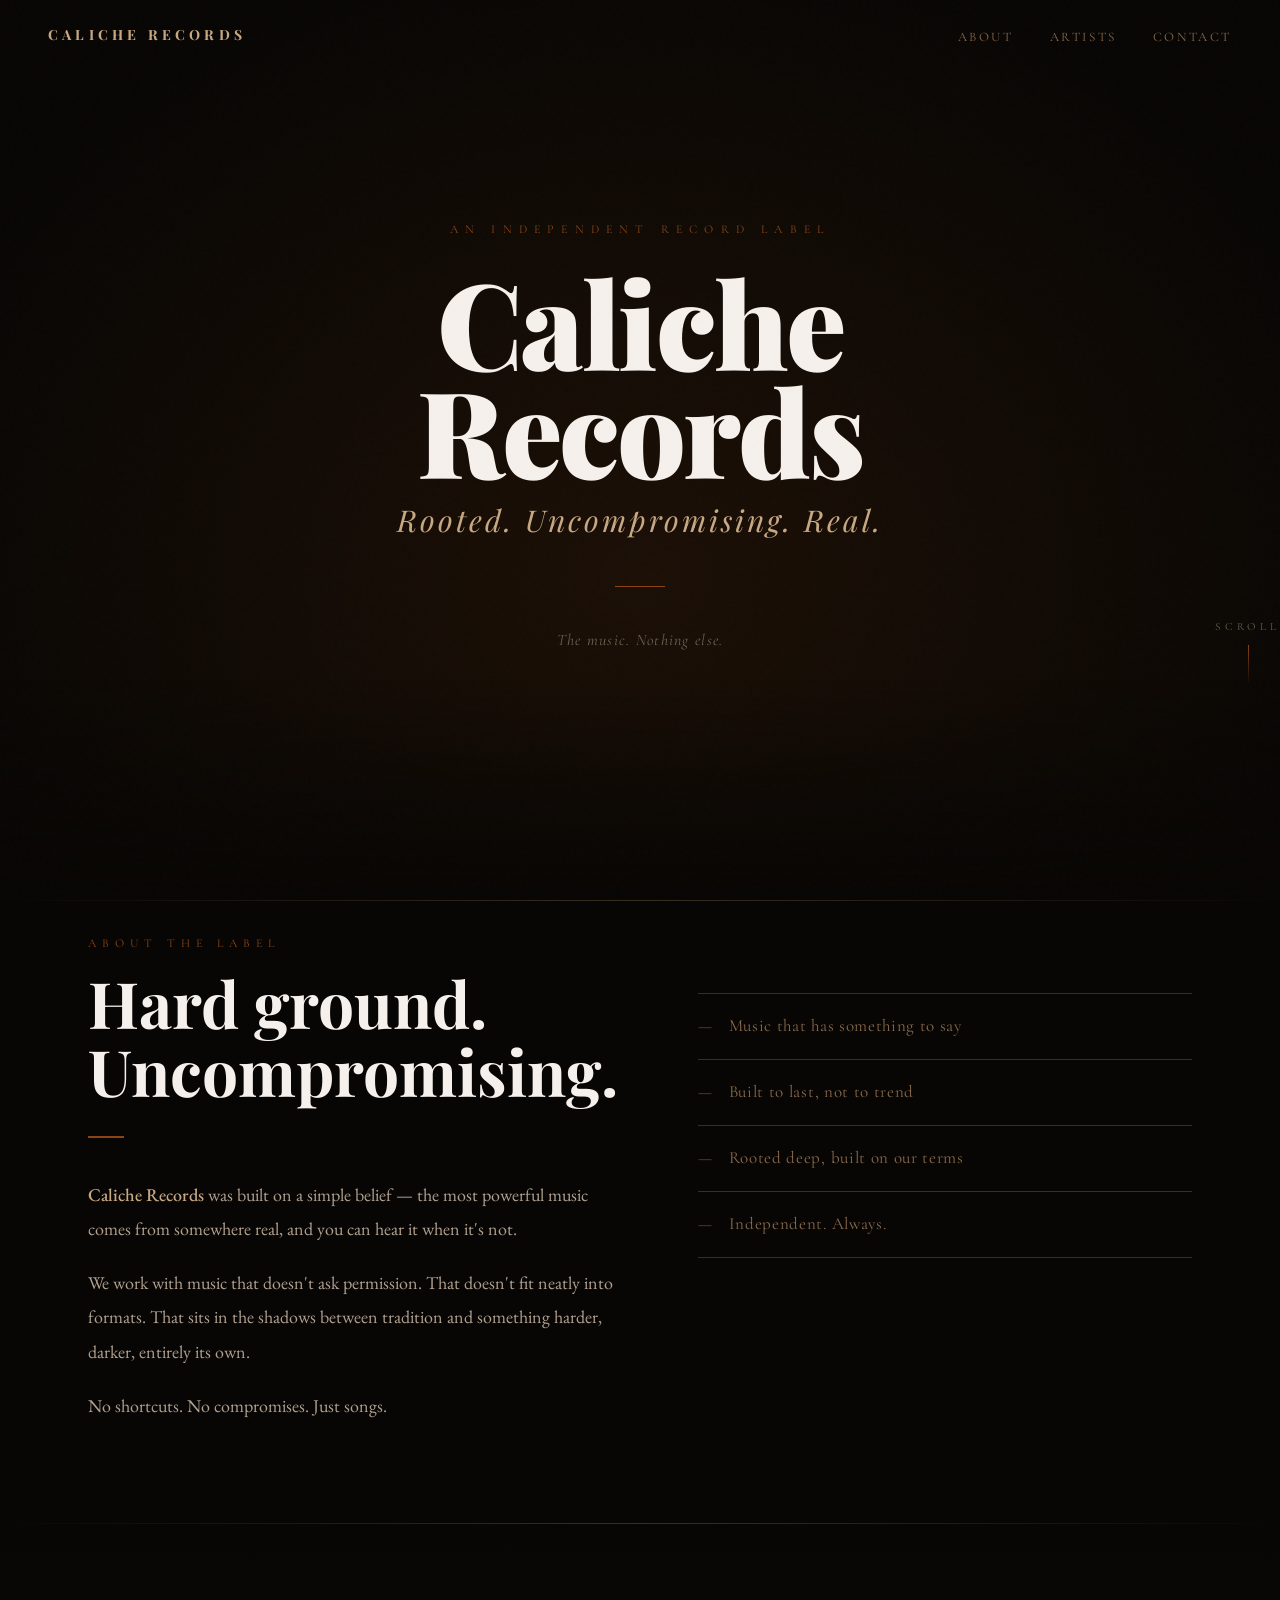
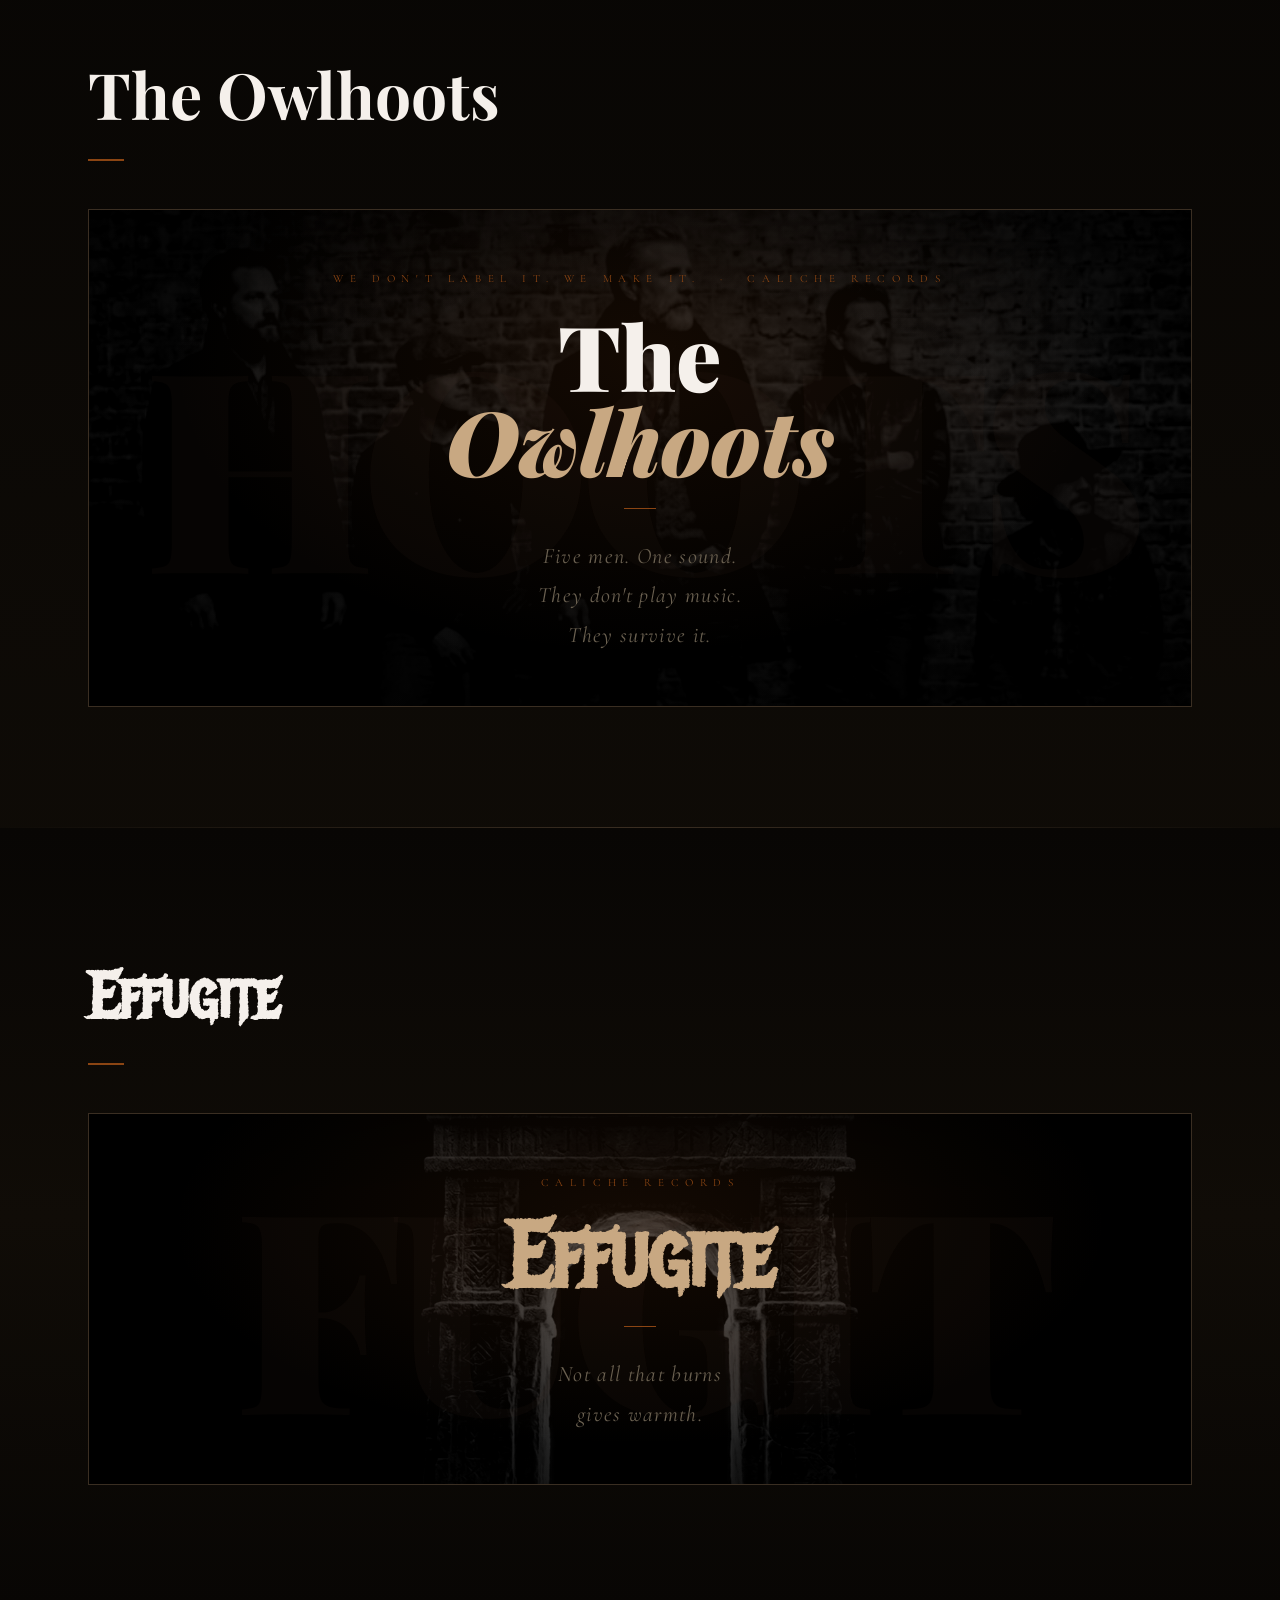
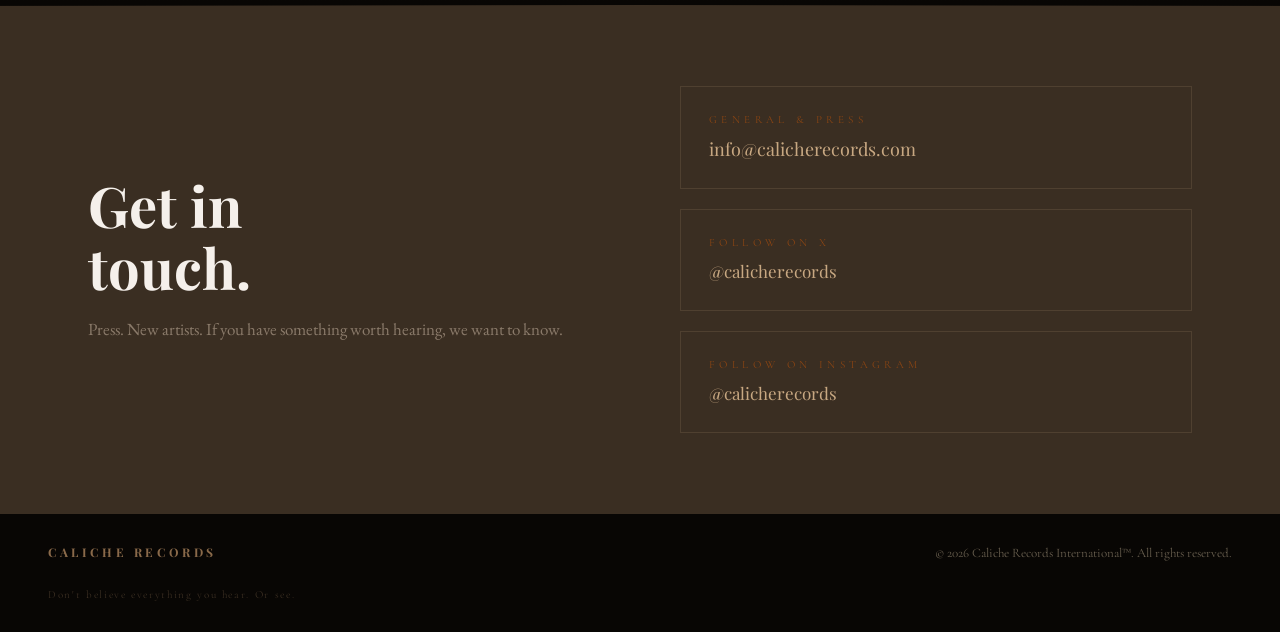
==== commit 3aace1e1: "Update index.html" ====
--- a/index.html
+++ b/index.html
@@ -82,7 +82,7 @@
   .artists-inner { max-width:1200px;margin:0 auto;padding:120px 48px; }
 
   /* MYSTERY CARD */
-  .mystery-card { border:1px solid var(--mid);background:rgba(12,8,4,0.97);overflow:hidden;margin-top:48px;position:relative;min-height:480px;display:flex;flex-direction:column;align-items:center;justify-content:center;text-align:center;cursor:default; }
+  .mystery-card { border:1px solid var(--mid);background:rgba(12,8,4,0.97);overflow:hidden;margin-top:48px;position:relative;min-height:360px;display:flex;flex-direction:column;align-items:center;justify-content:center;text-align:center;cursor:default; }
   .mystery-band-bg { position:absolute;inset:0;background-size:cover;background-position:center;opacity:0;filter:grayscale(100%) brightness(0.3);z-index:0; }
   .mystery-card::before { content:'';position:absolute;inset:0;z-index:1;
     background:radial-gradient(ellipse at 50% 30%, rgba(139,69,19,0.14) 0%, transparent 60%),
@@ -97,9 +97,16 @@
   @keyframes pulsateName { 0%,100%{filter:brightness(0.8);text-shadow:0 0 0px rgba(200,168,130,0)} 50%{filter:brightness(1.05);text-shadow:0 0 40px rgba(200,168,130,0.18)} }
   .mystery-rule { width:32px;height:1px;background:var(--brown);margin:0 auto 28px;transition:width 0.6s; }
   .mystery-card:hover .mystery-rule { width:80px; }
-  .mystery-tagline { font-family:'Cormorant Garamond',serif;font-size:clamp(16px,2.5vw,22px);font-style:italic;color:var(--gray);letter-spacing:0.06em;margin-bottom:40px;max-width:480px;margin-left:auto;margin-right:auto;line-height:1.8; }
+  .mystery-tagline { font-family:'Cormorant Garamond',serif;font-size:clamp(16px,2.5vw,22px);font-style:italic;color:var(--gray);letter-spacing:0.06em;margin-bottom:10px;max-width:480px;margin-left:auto;margin-right:auto;line-height:1.8; }
   .mystery-coming { display:inline-flex;align-items:center;gap:10px;border:1px solid rgba(139,69,19,0.4);padding:14px 28px;font-family:'Cormorant Garamond',serif;font-size:12px;letter-spacing:0.3em;text-transform:uppercase;color:var(--gold-dim);margin-bottom:48px;transition:border-color 0.3s,color 0.3s; }
   .mystery-card:hover .mystery-coming { border-color:rgba(139,69,19,0.7);color:var(--gold); }
+  /* Effugite ember */
+  @keyframes emberPulse { 0%,100%{filter:brightness(0.9);text-shadow:0 0 6px rgba(200,90,30,0.15)} 50%{filter:brightness(1.2);text-shadow:0 0 34px rgba(220,110,40,0.45),0 0 8px rgba(255,150,60,0.3)} }
+  @keyframes emberFlicker { 0%,100%{opacity:1;box-shadow:0 0 6px rgba(230,110,40,0.6)} 45%{opacity:0.7} 55%{opacity:1;box-shadow:0 0 12px rgba(255,140,50,0.85)} 70%{opacity:0.85} }
+  .eff-name { animation:emberPulse 3s ease-in-out infinite; }
+  .eff-out { border-color:rgba(200,80,30,0.45)!important;color:#d8b48a!important;margin-bottom:0!important; }
+  .mystery-card:hover .eff-out { border-color:rgba(220,100,40,0.85)!important;color:#f0c89a!important; }
+  .eff-out .ember-dot { width:7px;height:7px;border-radius:50%;background:#e0702a;animation:emberFlicker 1.8s ease-in-out infinite;flex-shrink:0; }
   .mc-label { letter-spacing:0.3em; }
   .mc-sep { color:var(--brown);margin:0 2px; }
   .mc-cd { font-family:'Playfair Display',serif;font-size:16px;font-weight:700;color:var(--gold);letter-spacing:0; }
@@ -166,7 +173,7 @@
     .next-release{padding:32px 24px} .cd-grid{gap:12px} .cd-sep{font-size:20px}
     .about-wrap{grid-template-columns:1fr;gap:48px;padding:80px 24px} .about-right{padding-top:0}
     .artists-inner{padding:60px 24px}
-    .mystery-card{min-height:380px} .mystery-inner{padding:40px 24px 28px}
+    .mystery-card{min-height:300px} .mystery-inner{padding:32px 20px 24px}
     .mystery-bg-text{font-size:100px}
     .mystery-eyebrow{font-size:9px;letter-spacing:0.25em;line-height:1.6}
     .member-boxes{grid-template-columns:repeat(3,1fr)} .member-box{height:160px} .member-box:last-child:nth-child(3n+1){display:none}
@@ -215,6 +222,7 @@
   .mystery-band-bg.brightened {
     filter:grayscale(100%) brightness(.46) contrast(1.06);
   }
+  #effugiteBg { background-image:url('[data-uri]') !important; background-position:center 35% !important; }
 
   /* ══ MEMBER BOXES ═══════════════════════════════════════════ */
   .member-boxes {
@@ -384,7 +392,7 @@
 
 <div class="artists-wrap" id="artists">
   <div class="artists-inner">
-    <span class="section-label reveal" id="artistsLabel">Debut EP Out Now</span>
+    <span class="section-label reveal" id="artistsLabel"></span>
     <h2 class="section-title reveal d1" id="artistsTitle">The Owlhoots</h2>
     <div class="section-rule reveal d2"></div>
     <div class="mystery-card reveal-scale d1">
@@ -399,54 +407,6 @@
           They don't play music.<br>
           They survive it.
         </p>
-        <a href="#" class="mystery-coming" id="mysteryComing" style="text-decoration:none;"><div class="pulse-dot"></div>Debut EP — Out Now</a>
-      </div>
-      <div class="member-boxes" id="memberBoxes">
-        <div class="member-box revealed">
-          <div class="mb-photo" style="background-image:url('[data-uri]')"></div>
-          <div class="mb-gradient"></div>
-          <div class="mb-label">
-            <span class="mb-rule"></span>
-            <span class="mb-name">Cal Decker</span>
-            <span class="mb-role">Vocals · Guitar · Fiddle</span>
-          </div>
-        </div>
-        <div class="member-box revealed">
-          <div class="mb-photo" style="background-image:url('[data-uri]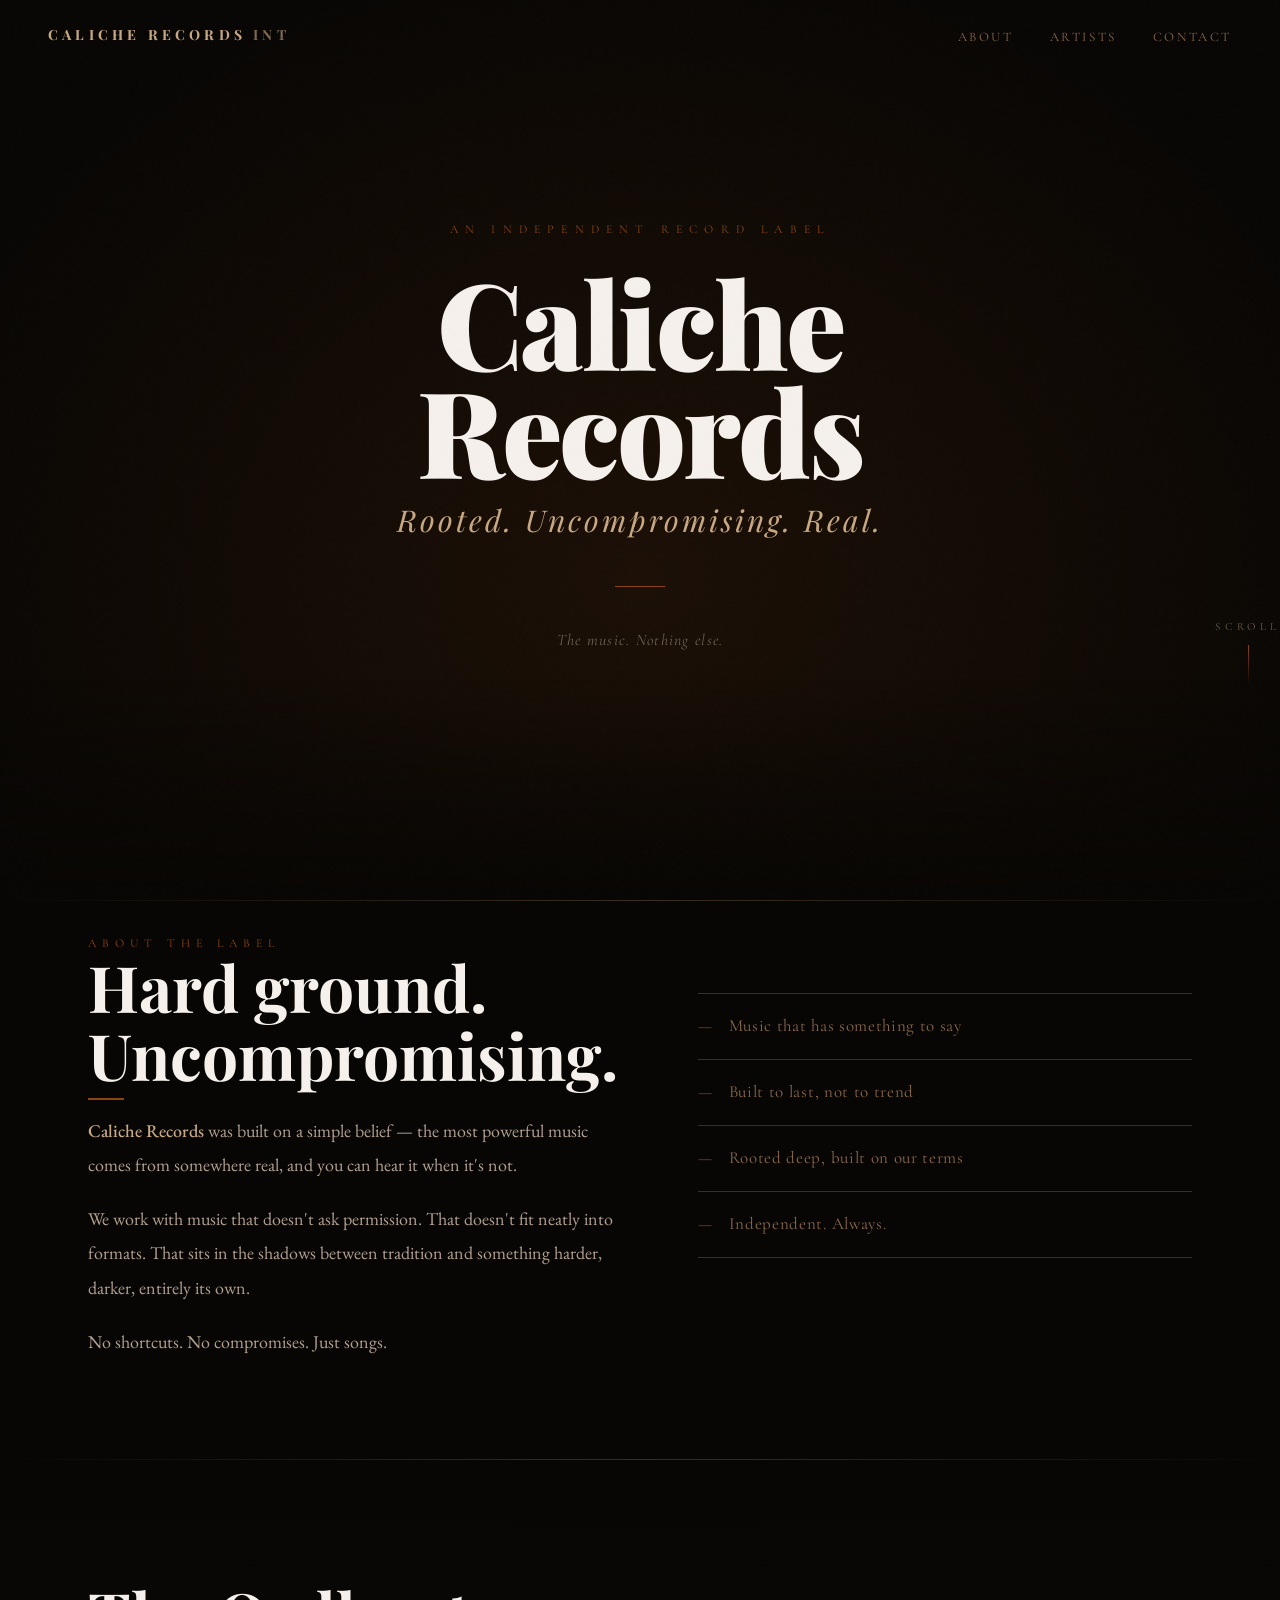
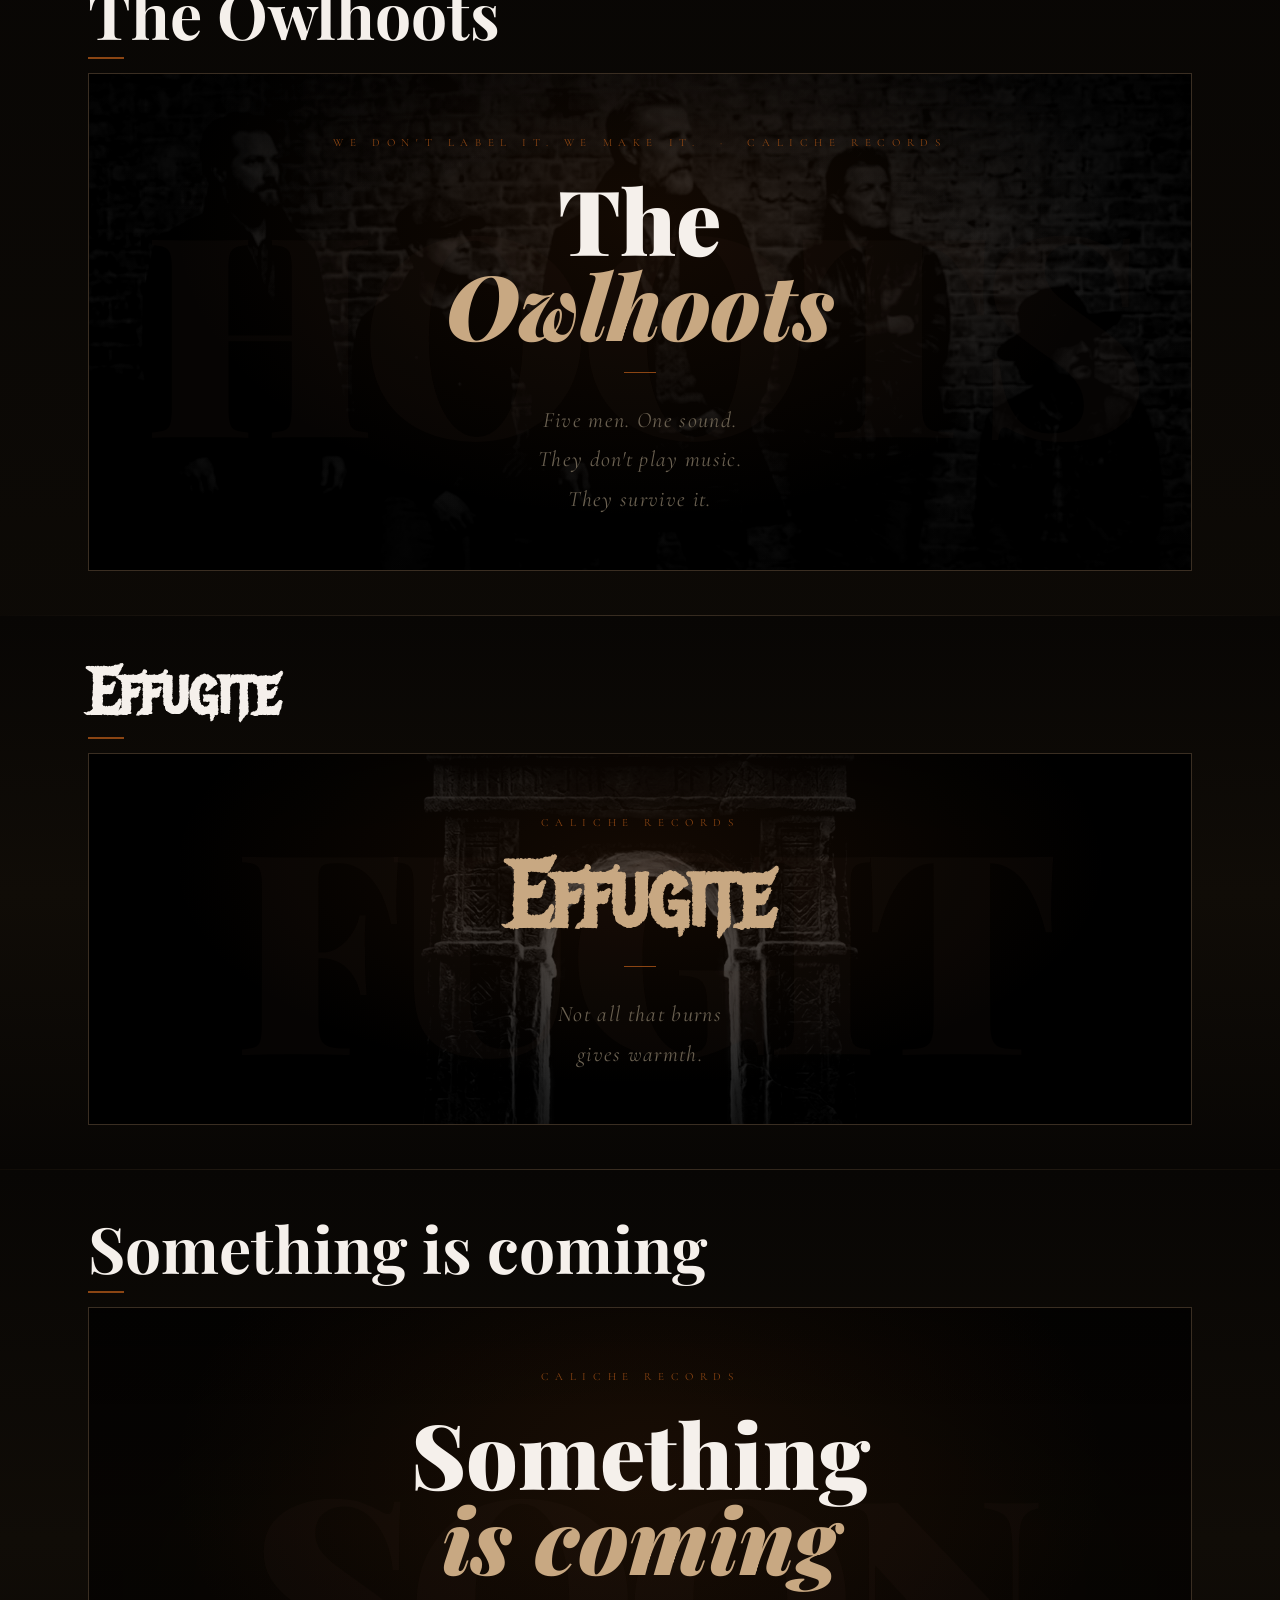
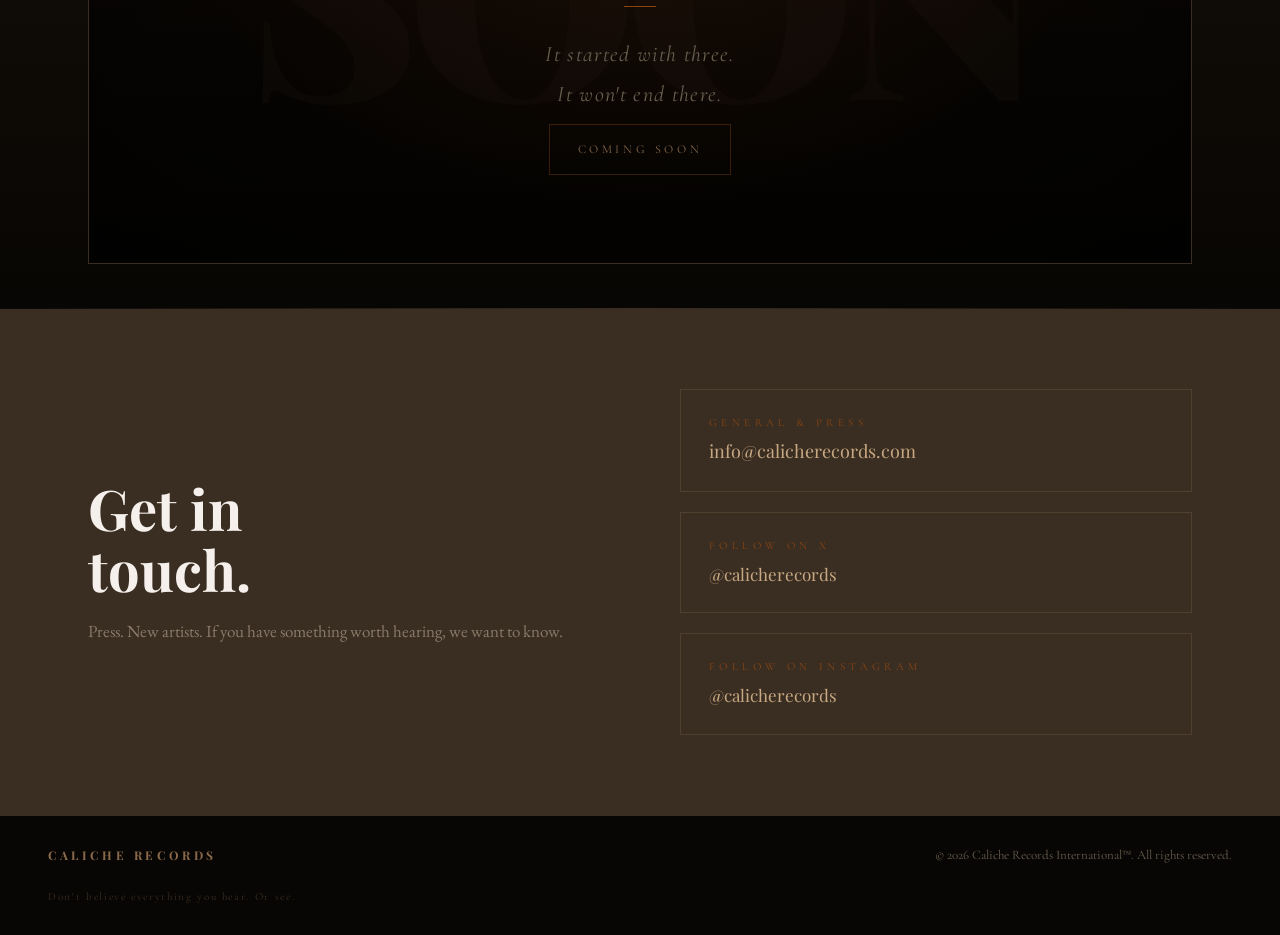
==== commit 053990b1: "Add files via upload" ====
--- a/index.html
+++ b/index.html
@@ -63,9 +63,9 @@
 
   /* SHARED */
   .full-rule { width:100%;height:1px;background:linear-gradient(to right,transparent,var(--mid),transparent); }
-  .section-label { font-family:'Cormorant Garamond',serif;font-size:12px;letter-spacing:0.5em;text-transform:uppercase;color:var(--brown);margin-bottom:16px;display:block; }
-  .section-title { font-family:'Playfair Display',serif;font-size:clamp(32px,6vw,64px);font-weight:700;line-height:1.05;color:var(--dust);margin-bottom:32px; }
-  .section-rule { width:36px;height:2px;background:var(--brown);margin-bottom:40px; }
+  .section-label { font-family:'Cormorant Garamond',serif;font-size:12px;letter-spacing:0.5em;text-transform:uppercase;color:var(--brown);margin-bottom:0;display:block; }
+  .section-title { font-family:'Playfair Display',serif;font-size:clamp(32px,6vw,64px);font-weight:700;line-height:1.05;color:var(--dust);margin-bottom:10px; }
+  .section-rule { width:36px;height:2px;background:var(--brown);margin-bottom:14px; }
 
   /* ABOUT */
   .about-wrap { max-width:1200px;margin:0 auto;padding:32px 48px 80px;display:grid;grid-template-columns:1fr 1fr;gap:80px;align-items:start; }
@@ -80,9 +80,13 @@
   /* ARTISTS */
   .artists-wrap { background:linear-gradient(to bottom,var(--darker),#100c07,var(--darker)); }
   .artists-inner { max-width:1200px;margin:0 auto;padding:120px 48px; }
+  /* Tightened vertical joints between mystery cards (top padding above Owlhoots preserved) */
+  #artists .artists-inner { padding-bottom:44px; }
+  #effugite .artists-inner { padding-top:44px;padding-bottom:44px; }
+  #comingsoon .artists-inner { padding-top:44px; }
 
   /* MYSTERY CARD */
-  .mystery-card { border:1px solid var(--mid);background:rgba(12,8,4,0.97);overflow:hidden;margin-top:48px;position:relative;min-height:360px;display:flex;flex-direction:column;align-items:center;justify-content:center;text-align:center;cursor:default; }
+  .mystery-card { border:1px solid var(--mid);background:rgba(12,8,4,0.97);overflow:hidden;margin-top:14px;position:relative;min-height:360px;display:flex;flex-direction:column;align-items:center;justify-content:center;text-align:center;cursor:default; }
   .mystery-band-bg { position:absolute;inset:0;background-size:cover;background-position:center;opacity:0;filter:grayscale(100%) brightness(0.3);z-index:0; }
   .mystery-card::before { content:'';position:absolute;inset:0;z-index:1;
     background:radial-gradient(ellipse at 50% 30%, rgba(139,69,19,0.14) 0%, transparent 60%),
@@ -335,7 +339,7 @@
 </div>
 
 <nav id="nav">
-  <div class="nav-logo">Caliche Records</div>
+  <div class="nav-logo">Caliche Records <span style="opacity:0.6">INT</span></div>
   <ul class="nav-links">
     <li><a href="#about">About</a></li>
     <li><a href="#artists">Artists</a></li>
@@ -413,7 +417,7 @@
 
 <div class="full-rule"></div>
 
-<div class="artists-wrap">
+<div class="artists-wrap" id="effugite">
   <div class="artists-inner">
     <span class="section-label reveal"></span>
     <h2 class="section-title reveal d1" style="font-family:'Metal Mania',cursive;">Effugite</h2>
@@ -429,6 +433,29 @@
           Not all that burns<br>
           gives warmth.
         </p>
+      </div>
+    </div>
+  </div>
+</div>
+
+<div class="full-rule"></div>
+
+<div class="artists-wrap" id="comingsoon">
+  <div class="artists-inner">
+    <span class="section-label reveal"></span>
+    <h2 class="section-title reveal d1">Something is coming</h2>
+    <div class="section-rule reveal d2"></div>
+    <div class="mystery-card reveal-scale d1">
+      <div class="mystery-bg-text">SOON</div>
+      <div class="mystery-inner">
+        <div class="mystery-eyebrow">Caliche Records</div>
+        <div class="mystery-name">Something<br><em>is coming</em></div>
+        <div class="mystery-rule"></div>
+        <p class="mystery-tagline">
+          It started with three.<br>
+          It won't end there.
+        </p>
+        <div class="mystery-coming">Coming soon</div>
       </div>
     </div>
   </div>
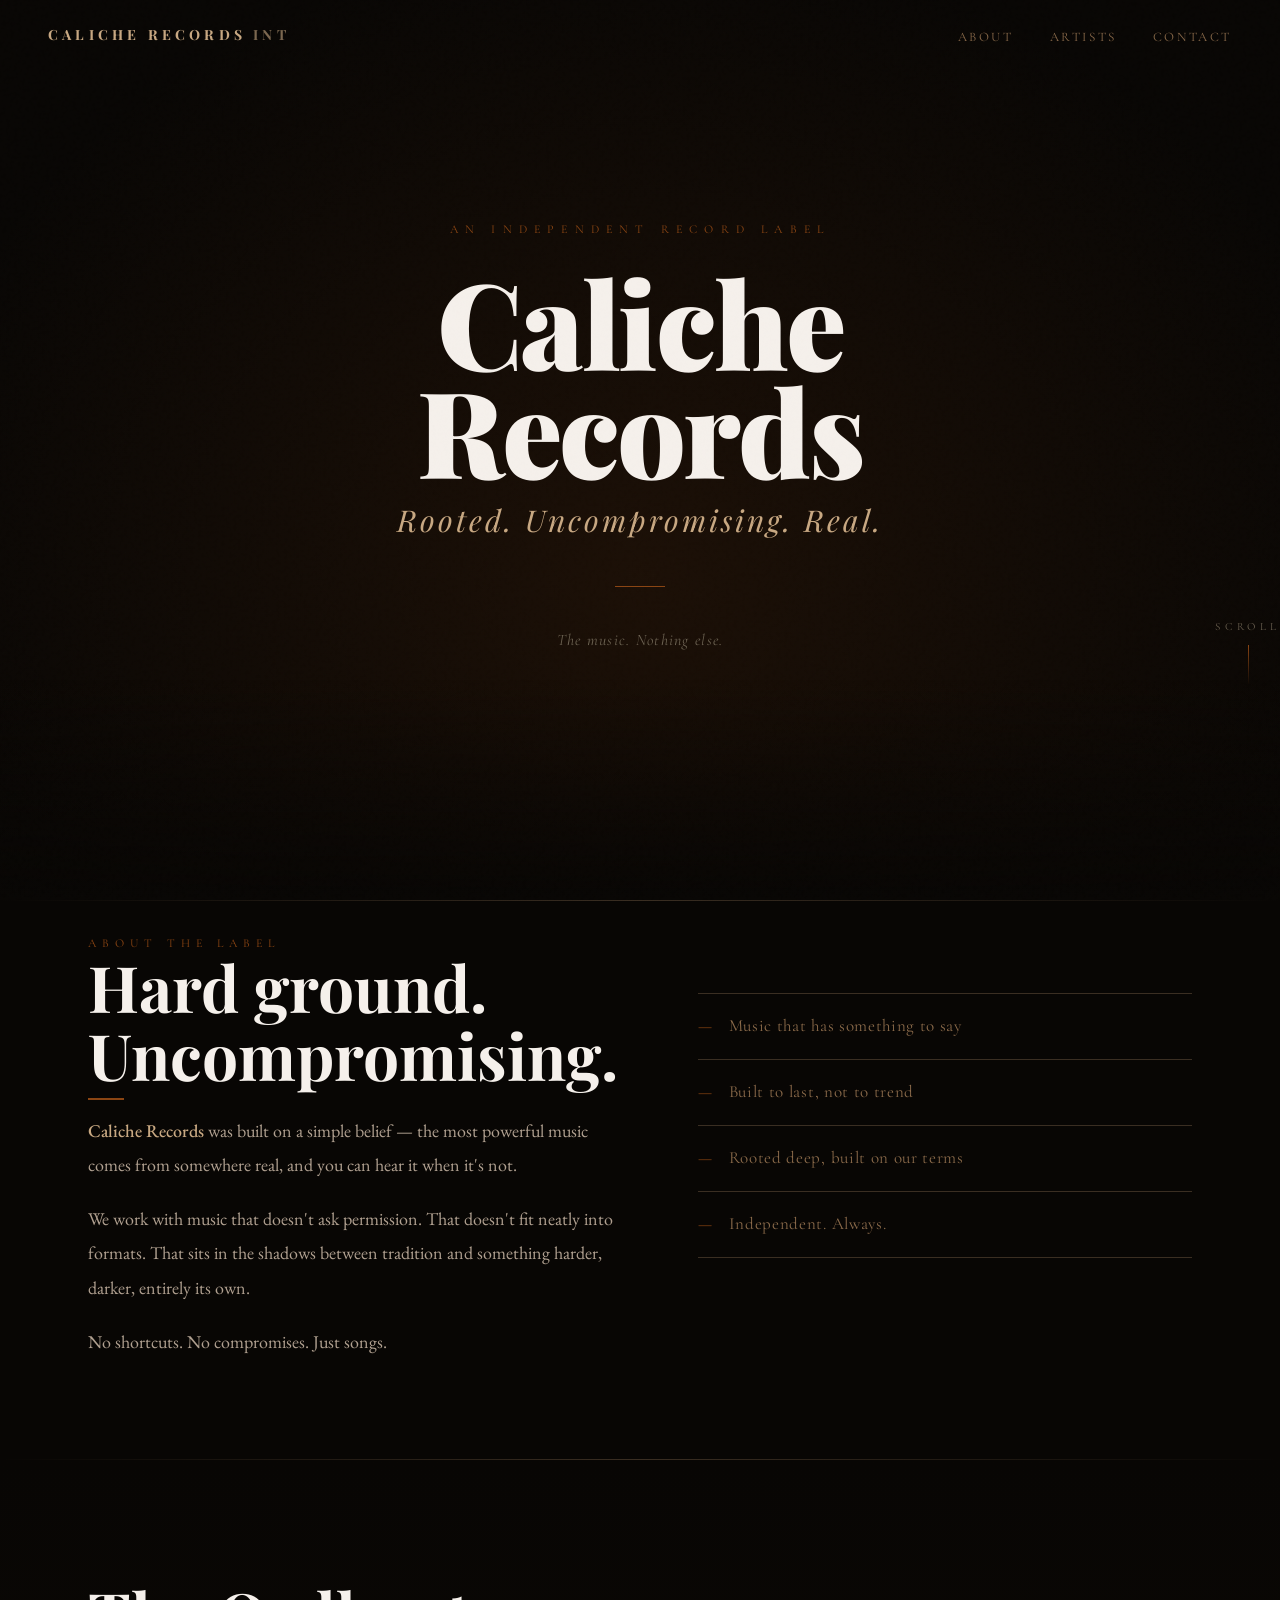
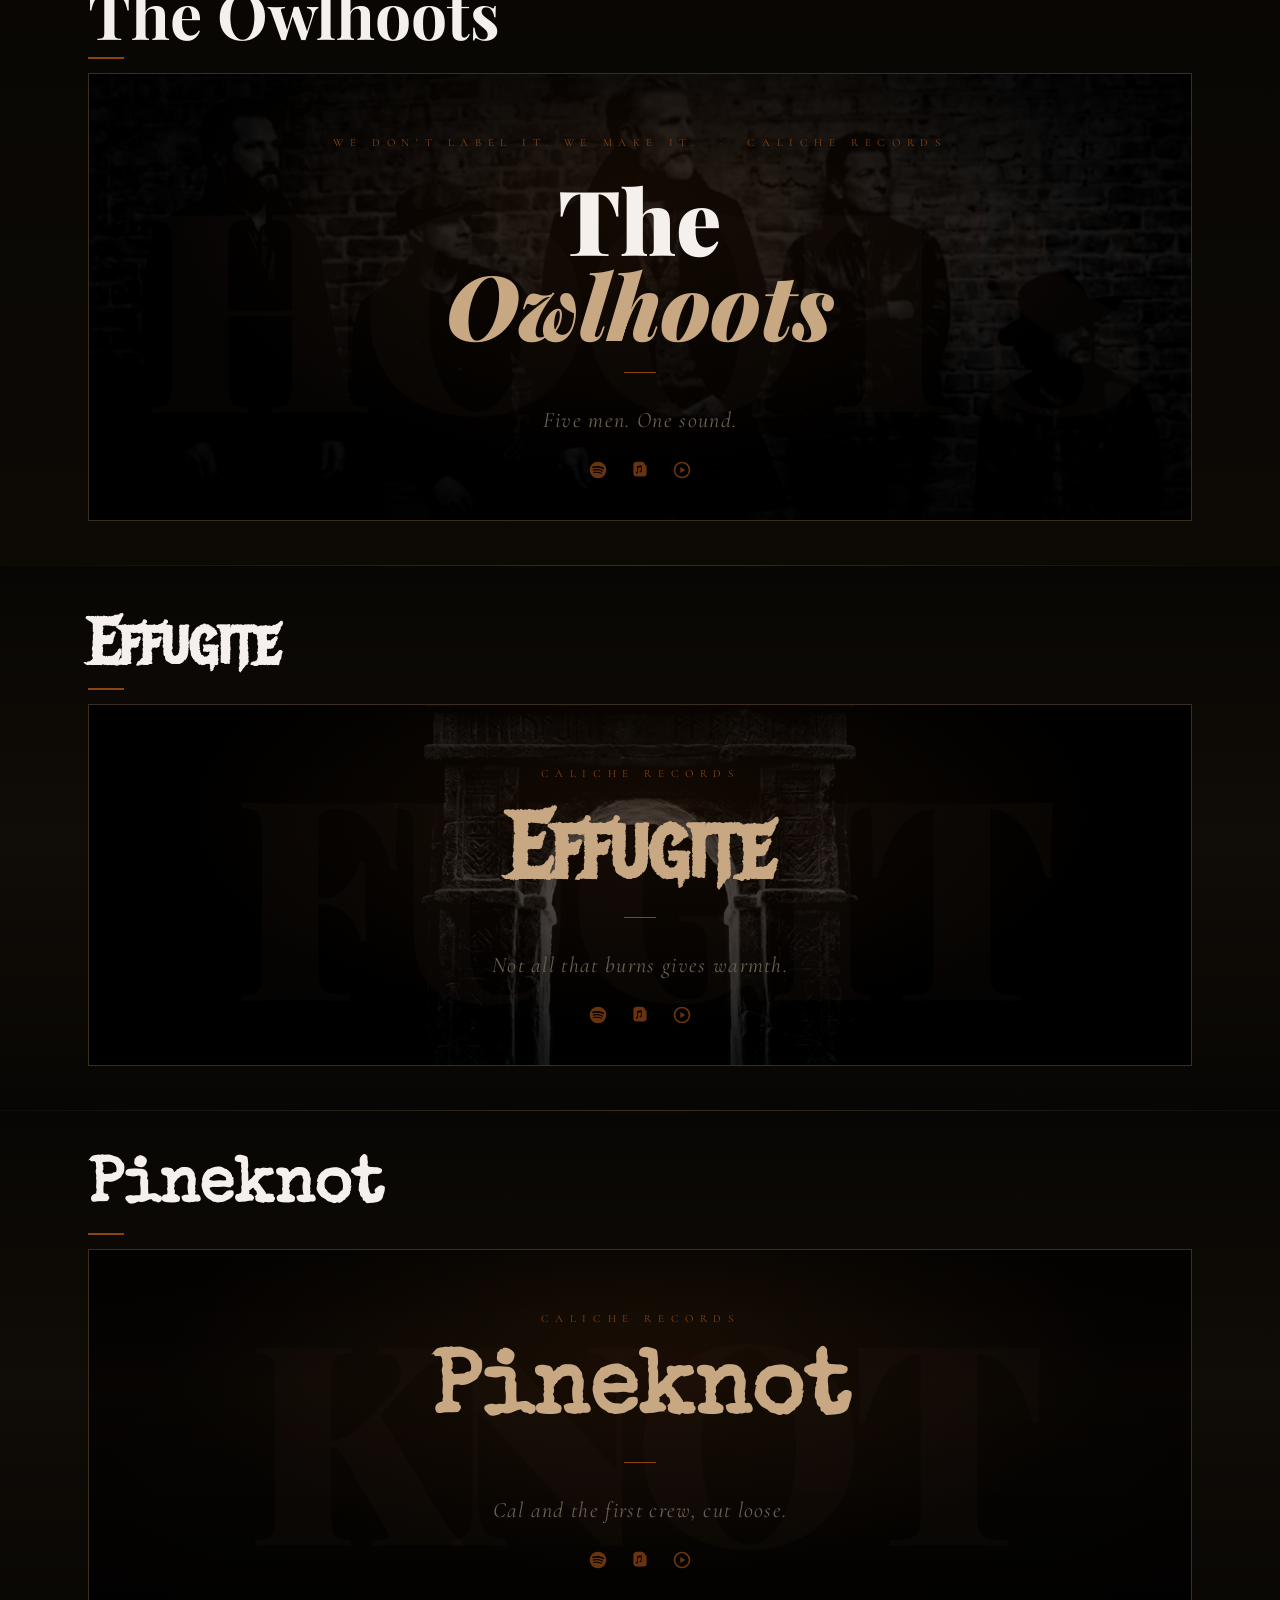
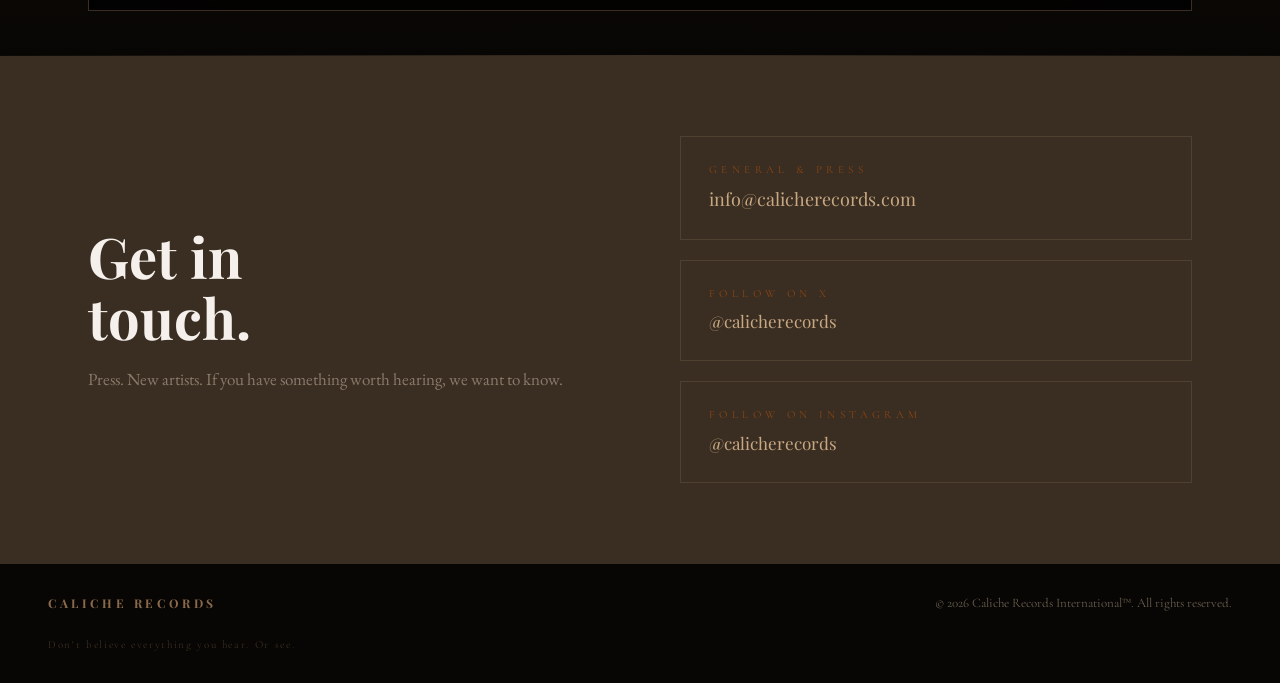
==== commit d860d619: "Add files via upload" ====
--- a/index.html
+++ b/index.html
@@ -3,10 +3,23 @@
 <head>
 <meta charset="UTF-8">
 <meta name="viewport" content="width=device-width, initial-scale=1.0">
-<title>Caliche Records</title>
-<meta name="description" content="Caliche Records. Independent. Uncompromising. American roots music built outside the machine.">
+<title>Caliche Records International — Independent American Roots Music</title>
+<meta name="description" content="Caliche Records International. Home of The Owlhoots, Effugite and Pineknot. Independent, uncompromising American roots music built outside the machine.">
+<link rel="canonical" href="https://calicherecords.com/">
+<meta name="robots" content="index, follow">
+<meta property="og:type" content="website">
+<meta property="og:site_name" content="Caliche Records International">
+<meta property="og:title" content="Caliche Records International">
+<meta property="og:description" content="Home of The Owlhoots, Effugite and Pineknot. Independent American roots music.">
+<meta property="og:url" content="https://calicherecords.com/">
+<meta name="twitter:card" content="summary_large_image">
+<meta name="twitter:title" content="Caliche Records International">
+<meta name="twitter:description" content="Home of The Owlhoots, Effugite and Pineknot. Independent American roots music.">
+<!-- GA4: replace G-7TMZHT203H with your Measurement ID -->
+<script async src="https://www.googletagmanager.com/gtag/js?id=G-7TMZHT203H"></script>
+<script>window.dataLayer=window.dataLayer||[];function gtag(){dataLayer.push(arguments);}gtag('js',new Date());gtag('config','G-7TMZHT203H');</script>
 <link rel="preconnect" href="https://fonts.googleapis.com">
-<link href="https://fonts.googleapis.com/css2?family=Playfair+Display:ital,wght@0,400;0,700;0,900;1,400;1,700&family=EB+Garamond:ital,wght@0,400;0,500;1,400&family=Cormorant+Garamond:ital,wght@0,300;0,400;1,300;1,400&family=Metal+Mania&display=swap" rel="stylesheet">
+<link href="https://fonts.googleapis.com/css2?family=Playfair+Display:ital,wght@0,400;0,700;0,900;1,400;1,700&family=EB+Garamond:ital,wght@0,400;0,500;1,400&family=Cormorant+Garamond:ital,wght@0,300;0,400;1,300;1,400&family=Metal+Mania&family=Special+Elite&display=swap" rel="stylesheet">
 <style>
   *, *::before, *::after { box-sizing: border-box; margin: 0; padding: 0; }
   :root { --dark:#0e0b08;--darker:#080604;--brown:#8B4513;--gold:#C8A882;--gold-dim:#8a6a4a;--dust:#F5F0EB;--gray:#6a6050;--mid:#3a2e22; }
@@ -130,6 +143,10 @@
   @keyframes scanLine { 0%{top:0;opacity:0.8} 100%{top:100%;opacity:0} }
 
   /* CONTACT */
+.streams { display:flex;gap:22px;justify-content:center;align-items:center;margin-top:20px;position:relative;z-index:3; }
+  .streams a { color:var(--brown);opacity:0.75;transition:opacity .25s,color .25s,transform .25s;display:inline-flex; }
+  .streams a:hover { opacity:1;color:var(--gold);transform:translateY(-2px); }
+  .streams svg { width:20px;height:20px;display:block;fill:currentColor; }
   .contact-wrap { background:var(--mid); }
   .contact-inner { max-width:1200px;margin:0 auto;padding:80px 48px;display:grid;grid-template-columns:1fr 1fr;gap:80px;align-items:center; }
   .contact-title { font-family:'Playfair Display',serif;font-size:clamp(32px,5vw,56px);font-weight:700;color:var(--dust);line-height:1.1; }
@@ -407,10 +424,13 @@
         <div class="mystery-name">The<br><em>Owlhoots</em></div>
         <div class="mystery-rule"></div>
         <p class="mystery-tagline">
-          Five men. One sound.<br>
-          They don't play music.<br>
-          They survive it.
+          Five men. One sound.
         </p>
+        <div class="streams">
+          <a href="https://open.spotify.com/artist/0YP8r70hjBzeXOlZBgPFGI" target="_blank" rel="noopener" aria-label="Spotify"><svg viewBox="0 0 24 24"><path d="M12 2a10 10 0 100 20 10 10 0 000-20zm4.586 14.424a.622.622 0 01-.857.207c-2.348-1.435-5.304-1.76-8.785-.964a.622.622 0 11-.277-1.214c3.809-.87 7.077-.496 9.712 1.115a.623.623 0 01.207.856zm1.223-2.722a.78.78 0 01-1.072.257c-2.687-1.652-6.785-2.131-9.965-1.166a.78.78 0 11-.452-1.493c3.632-1.102 8.147-.568 11.232 1.329a.78.78 0 01.257 1.073zm.105-2.835C14.692 8.95 9.375 8.775 6.297 9.71a.935.935 0 11-.542-1.79c3.532-1.072 9.404-.865 13.115 1.338a.936.936 0 01-.954 1.61z"/></svg></a>
+          <a href="https://music.apple.com/us/artist/the-owlhoots/1896734053" target="_blank" rel="noopener" aria-label="Apple Music"><svg viewBox="0 0 24 24"><path d="M17.94 6.36c0-.28 0-.56-.02-.84a3.68 3.68 0 00-.4-1.5 3.1 3.1 0 00-1.35-1.35 3.7 3.7 0 00-1.5-.4c-.28-.03-.56-.03-.84-.03H8.17c-.28 0-.56 0-.84.02a3.7 3.7 0 00-1.5.4A3.1 3.1 0 004.48 4a3.68 3.68 0 00-.4 1.5c-.03.29-.03.57-.03.85v9.28c0 .28 0 .56.02.84.04.52.14 1.02.4 1.5.31.58.77 1.04 1.35 1.35.48.26.98.36 1.5.4.28.03.56.03.84.03h7.66c.28 0 .56 0 .84-.02a3.7 3.7 0 001.5-.4 3.1 3.1 0 001.35-1.35c.26-.48.36-.98.4-1.5.02-.28.02-.56.02-.84V6.36zm-3.9 1.02v5.98c0 .3-.01.58-.2.83-.2.26-.47.4-.79.46l-.4.08c-.5.1-.98-.22-1.08-.72a.9.9 0 01.72-1.06l.5-.1c.16-.03.22-.1.22-.27V8.9c0-.19-.08-.24-.26-.2l-3.02.6c-.16.04-.22.11-.22.28v5.16c0 .3 0 .59-.2.84-.19.25-.46.4-.78.46l-.4.08c-.5.1-.98-.22-1.08-.72a.9.9 0 01.72-1.06l.5-.1c.16-.03.22-.1.22-.27V7.9c0-.42.22-.68.62-.77l4.06-.82c.5-.1.87.16.87.66z"/></svg></a>
+          <a href="https://music.youtube.com/channel/UCmHk-hrBcwfnHgXFqQyUxUA" target="_blank" rel="noopener" aria-label="YouTube Music"><svg viewBox="0 0 24 24"><path d="M12 2a10 10 0 100 20 10 10 0 000-20zm0 18a8 8 0 110-16 8 8 0 010 16zm-2-11.5l6 3.5-6 3.5v-7z"/></svg></a>
+        </div>
       </div>
   </div>
 </div>
@@ -430,9 +450,13 @@
         <div class="mystery-name eff-name" style="font-family:'Metal Mania',cursive;color:var(--gold);">Effugite</div>
         <div class="mystery-rule"></div>
         <p class="mystery-tagline">
-          Not all that burns<br>
-          gives warmth.
+          Not all that burns gives warmth.
         </p>
+        <div class="streams">
+          <a href="https://open.spotify.com/artist/6HkVlfqNTwl6YOnxYtEunu" target="_blank" rel="noopener" aria-label="Spotify"><svg viewBox="0 0 24 24"><path d="M12 2a10 10 0 100 20 10 10 0 000-20zm4.586 14.424a.622.622 0 01-.857.207c-2.348-1.435-5.304-1.76-8.785-.964a.622.622 0 11-.277-1.214c3.809-.87 7.077-.496 9.712 1.115a.623.623 0 01.207.856zm1.223-2.722a.78.78 0 01-1.072.257c-2.687-1.652-6.785-2.131-9.965-1.166a.78.78 0 11-.452-1.493c3.632-1.102 8.147-.568 11.232 1.329a.78.78 0 01.257 1.073zm.105-2.835C14.692 8.95 9.375 8.775 6.297 9.71a.935.935 0 11-.542-1.79c3.532-1.072 9.404-.865 13.115 1.338a.936.936 0 01-.954 1.61z"/></svg></a>
+          <a href="https://music.apple.com/se/artist/effugite/6782089400" target="_blank" rel="noopener" aria-label="Apple Music"><svg viewBox="0 0 24 24"><path d="M17.94 6.36c0-.28 0-.56-.02-.84a3.68 3.68 0 00-.4-1.5 3.1 3.1 0 00-1.35-1.35 3.7 3.7 0 00-1.5-.4c-.28-.03-.56-.03-.84-.03H8.17c-.28 0-.56 0-.84.02a3.7 3.7 0 00-1.5.4A3.1 3.1 0 004.48 4a3.68 3.68 0 00-.4 1.5c-.03.29-.03.57-.03.85v9.28c0 .28 0 .56.02.84.04.52.14 1.02.4 1.5.31.58.77 1.04 1.35 1.35.48.26.98.36 1.5.4.28.03.56.03.84.03h7.66c.28 0 .56 0 .84-.02a3.7 3.7 0 001.5-.4 3.1 3.1 0 001.35-1.35c.26-.48.36-.98.4-1.5.02-.28.02-.56.02-.84V6.36zm-3.9 1.02v5.98c0 .3-.01.58-.2.83-.2.26-.47.4-.79.46l-.4.08c-.5.1-.98-.22-1.08-.72a.9.9 0 01.72-1.06l.5-.1c.16-.03.22-.1.22-.27V8.9c0-.19-.08-.24-.26-.2l-3.02.6c-.16.04-.22.11-.22.28v5.16c0 .3 0 .59-.2.84-.19.25-.46.4-.78.46l-.4.08c-.5.1-.98-.22-1.08-.72a.9.9 0 01.72-1.06l.5-.1c.16-.03.22-.1.22-.27V7.9c0-.42.22-.68.62-.77l4.06-.82c.5-.1.87.16.87.66z"/></svg></a>
+          <a href="https://music.youtube.com/channel/UCTdG-YLg9hZ-8J5i16W3VDA" target="_blank" rel="noopener" aria-label="YouTube Music"><svg viewBox="0 0 24 24"><path d="M12 2a10 10 0 100 20 10 10 0 000-20zm0 18a8 8 0 110-16 8 8 0 010 16zm-2-11.5l6 3.5-6 3.5v-7z"/></svg></a>
+        </div>
       </div>
     </div>
   </div>
@@ -443,19 +467,22 @@
 <div class="artists-wrap" id="comingsoon">
   <div class="artists-inner">
     <span class="section-label reveal"></span>
-    <h2 class="section-title reveal d1">Something is coming</h2>
+    <h2 class="section-title reveal d1" style="font-family:'Special Elite',monospace;">Pineknot</h2>
     <div class="section-rule reveal d2"></div>
     <div class="mystery-card reveal-scale d1">
-      <div class="mystery-bg-text">SOON</div>
+      <div class="mystery-bg-text">KNOT</div>
       <div class="mystery-inner">
         <div class="mystery-eyebrow">Caliche Records</div>
-        <div class="mystery-name">Something<br><em>is coming</em></div>
+        <div class="mystery-name" style="font-family:'Special Elite',monospace;color:var(--gold);">Pineknot</div>
         <div class="mystery-rule"></div>
         <p class="mystery-tagline">
-          It started with three.<br>
-          It won't end there.
+          Cal and the first crew, cut loose.
         </p>
-        <div class="mystery-coming">Coming soon</div>
+        <div class="streams">
+          <a aria-label="Spotify"><svg viewBox="0 0 24 24"><path d="M12 2a10 10 0 100 20 10 10 0 000-20zm4.586 14.424a.622.622 0 01-.857.207c-2.348-1.435-5.304-1.76-8.785-.964a.622.622 0 11-.277-1.214c3.809-.87 7.077-.496 9.712 1.115a.623.623 0 01.207.856zm1.223-2.722a.78.78 0 01-1.072.257c-2.687-1.652-6.785-2.131-9.965-1.166a.78.78 0 11-.452-1.493c3.632-1.102 8.147-.568 11.232 1.329a.78.78 0 01.257 1.073zm.105-2.835C14.692 8.95 9.375 8.775 6.297 9.71a.935.935 0 11-.542-1.79c3.532-1.072 9.404-.865 13.115 1.338a.936.936 0 01-.954 1.61z"/></svg></a>
+          <a aria-label="Apple Music"><svg viewBox="0 0 24 24"><path d="M17.94 6.36c0-.28 0-.56-.02-.84a3.68 3.68 0 00-.4-1.5 3.1 3.1 0 00-1.35-1.35 3.7 3.7 0 00-1.5-.4c-.28-.03-.56-.03-.84-.03H8.17c-.28 0-.56 0-.84.02a3.7 3.7 0 00-1.5.4A3.1 3.1 0 004.48 4a3.68 3.68 0 00-.4 1.5c-.03.29-.03.57-.03.85v9.28c0 .28 0 .56.02.84.04.52.14 1.02.4 1.5.31.58.77 1.04 1.35 1.35.48.26.98.36 1.5.4.28.03.56.03.84.03h7.66c.28 0 .56 0 .84-.02a3.7 3.7 0 001.5-.4 3.1 3.1 0 001.35-1.35c.26-.48.36-.98.4-1.5.02-.28.02-.56.02-.84V6.36zm-3.9 1.02v5.98c0 .3-.01.58-.2.83-.2.26-.47.4-.79.46l-.4.08c-.5.1-.98-.22-1.08-.72a.9.9 0 01.72-1.06l.5-.1c.16-.03.22-.1.22-.27V8.9c0-.19-.08-.24-.26-.2l-3.02.6c-.16.04-.22.11-.22.28v5.16c0 .3 0 .59-.2.84-.19.25-.46.4-.78.46l-.4.08c-.5.1-.98-.22-1.08-.72a.9.9 0 01.72-1.06l.5-.1c.16-.03.22-.1.22-.27V7.9c0-.42.22-.68.62-.77l4.06-.82c.5-.1.87.16.87.66z"/></svg></a>
+          <a aria-label="YouTube Music"><svg viewBox="0 0 24 24"><path d="M12 2a10 10 0 100 20 10 10 0 000-20zm0 18a8 8 0 110-16 8 8 0 010 16zm-2-11.5l6 3.5-6 3.5v-7z"/></svg></a>
+        </div>
       </div>
     </div>
   </div>
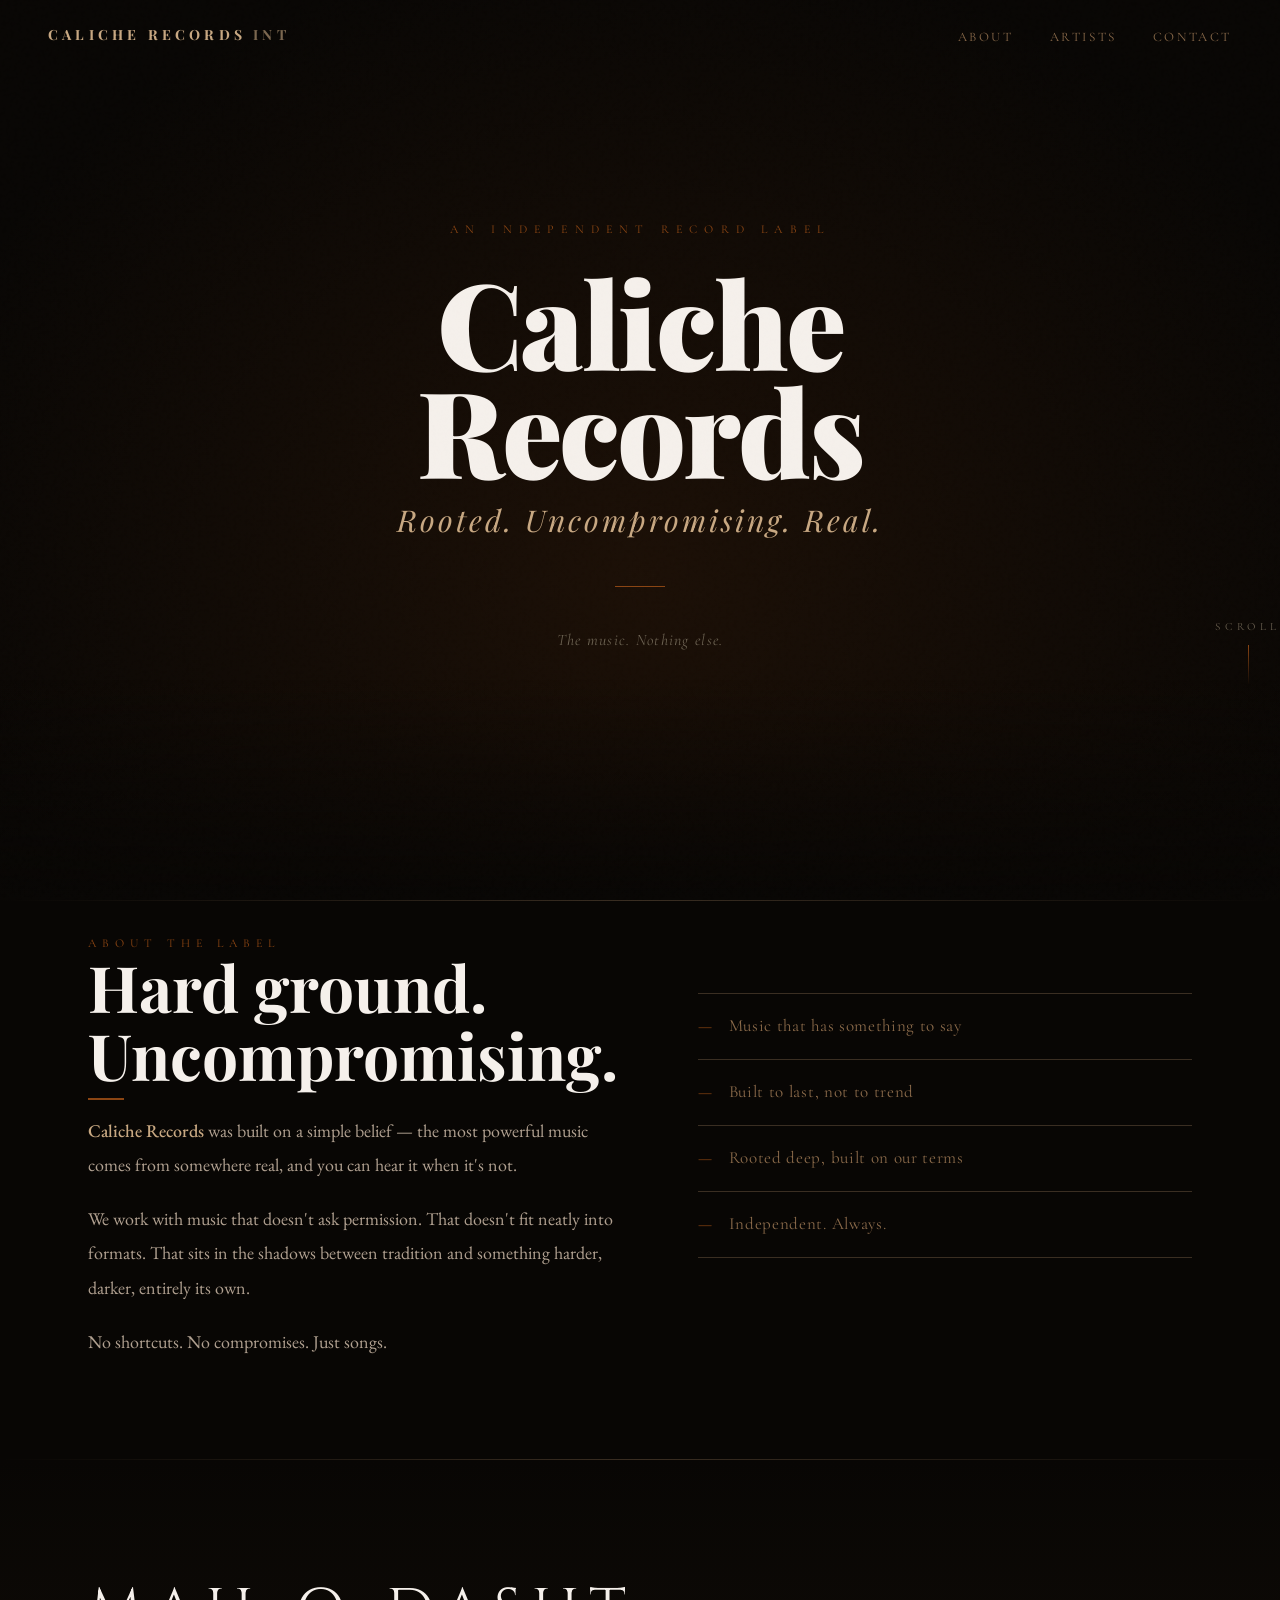
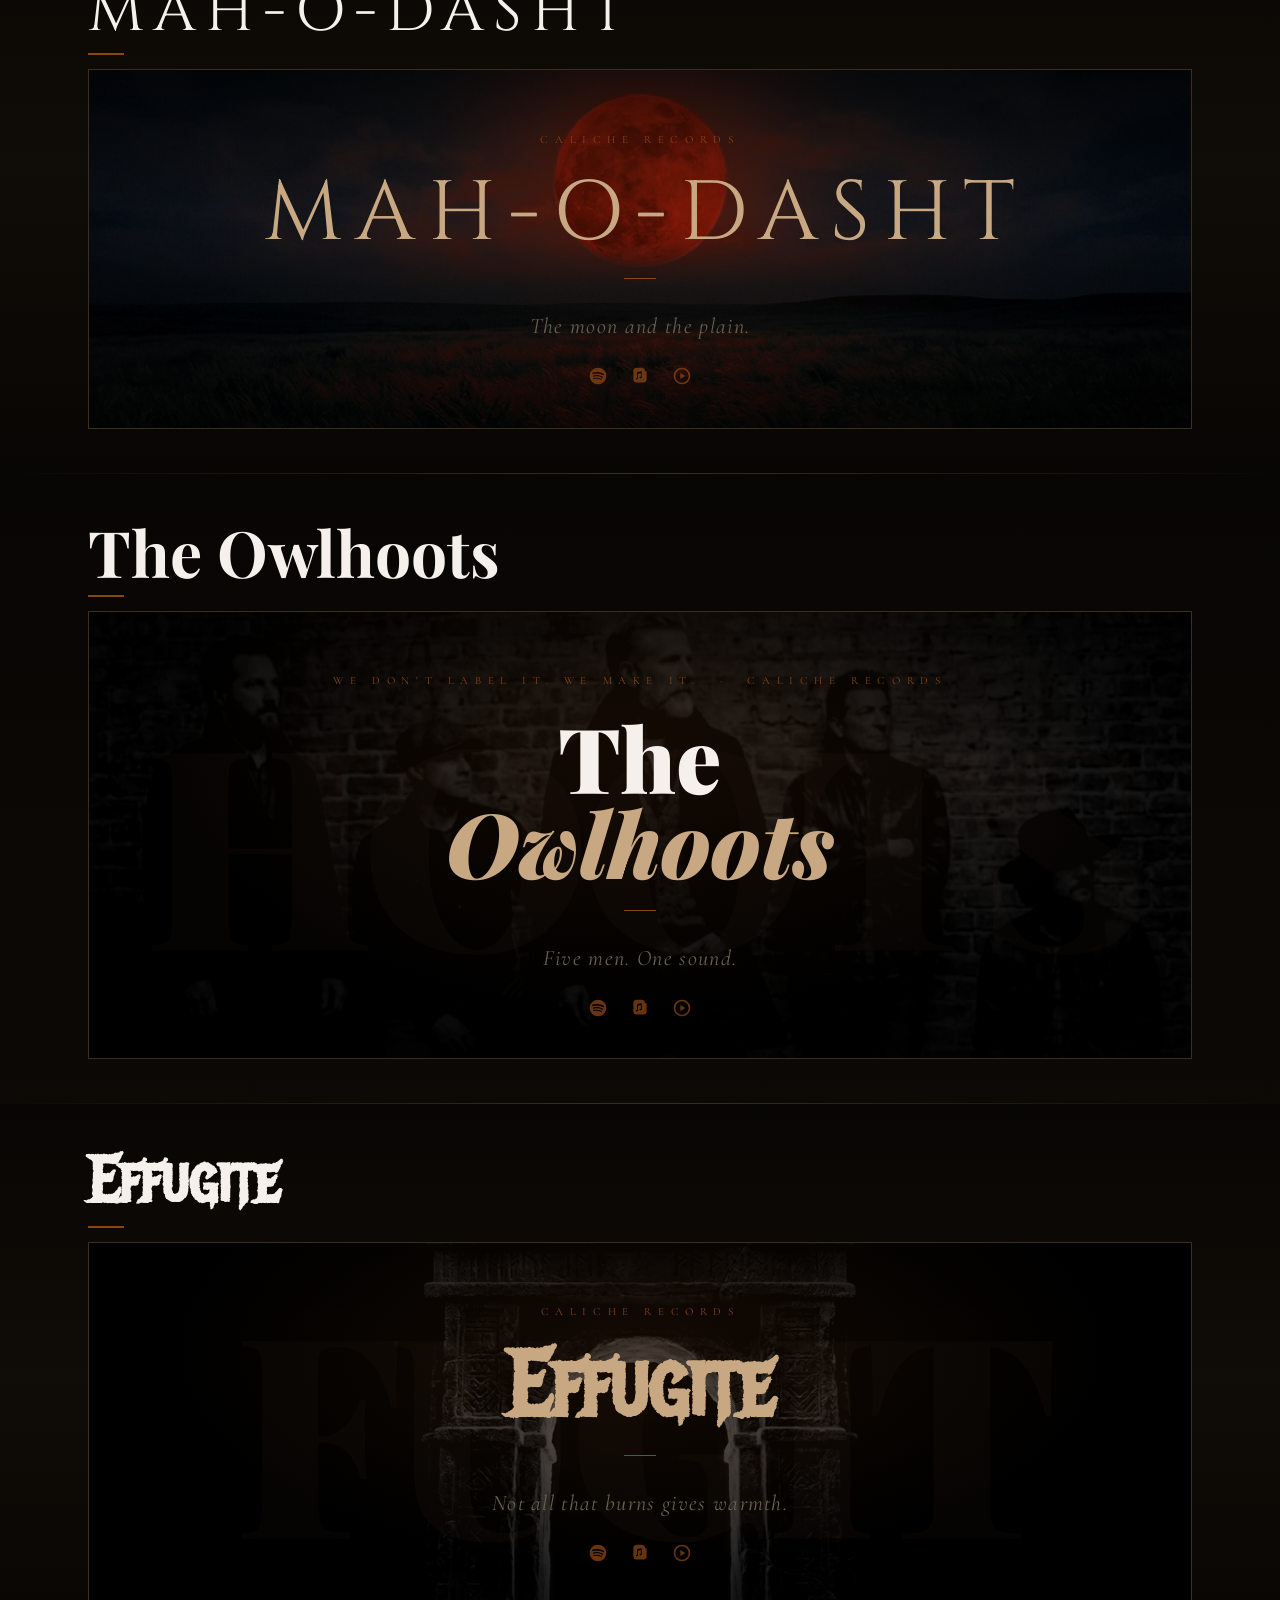
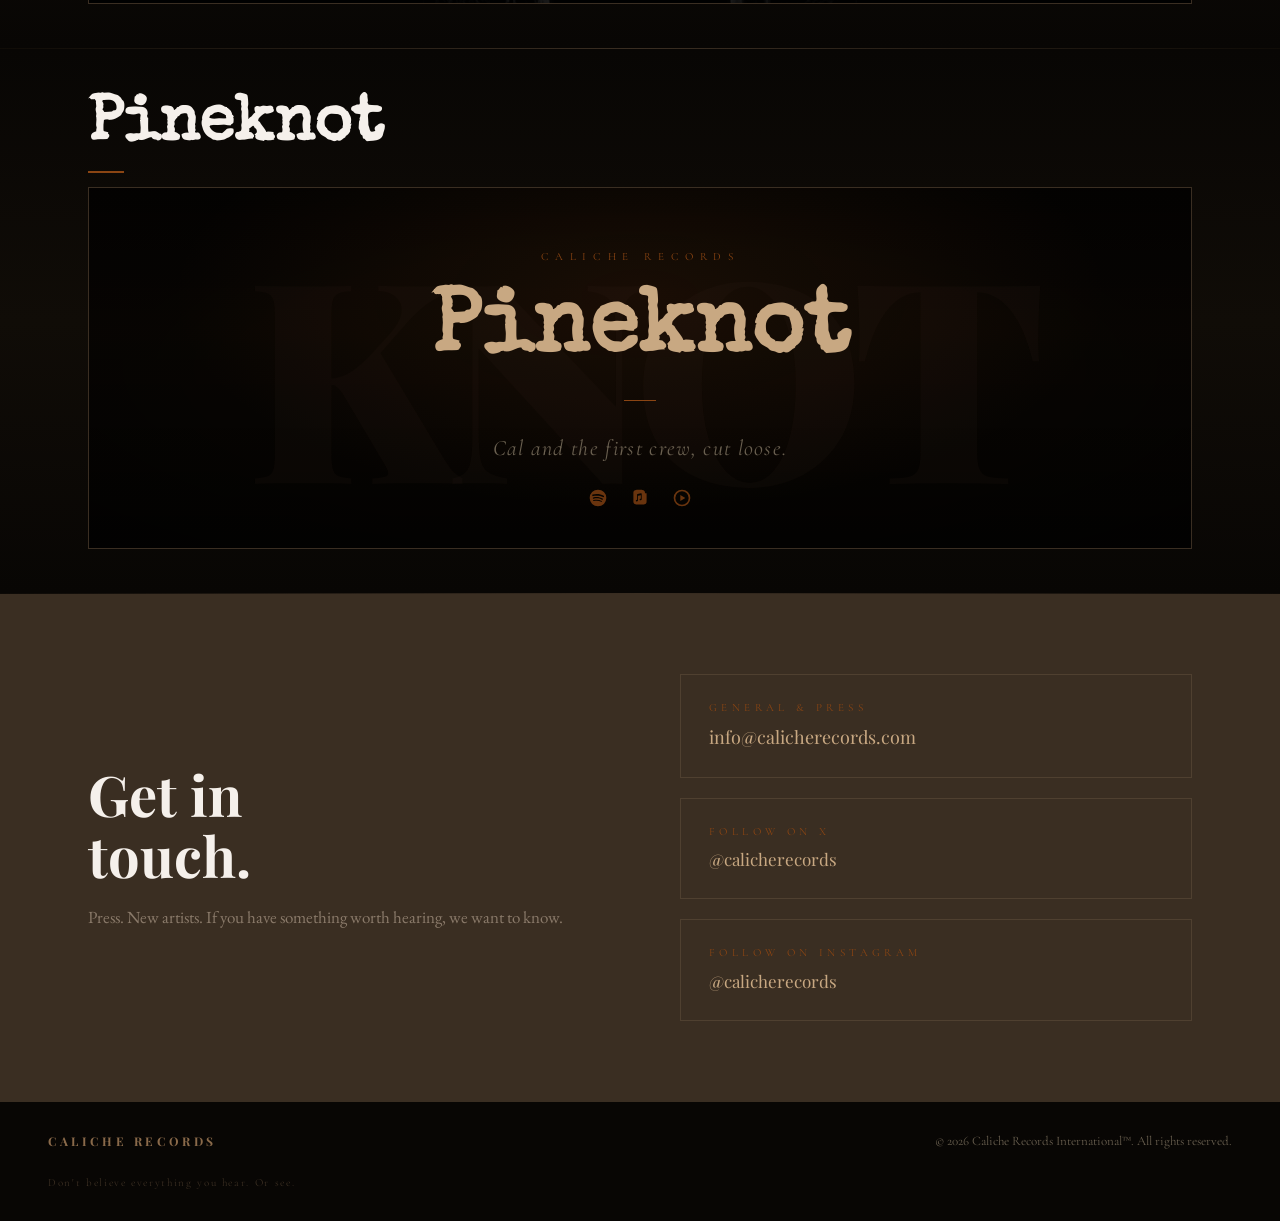
==== commit 941c5753: "Update print statement from 'Hello' to 'Goodbye'" ====
--- a/index.html
+++ b/index.html
@@ -3,23 +3,23 @@
 <head>
 <meta charset="UTF-8">
 <meta name="viewport" content="width=device-width, initial-scale=1.0">
-<title>Caliche Records International — Independent American Roots Music</title>
-<meta name="description" content="Caliche Records International. Home of The Owlhoots, Effugite and Pineknot. Independent, uncompromising American roots music built outside the machine.">
+<title>Caliche Records International — Independent Record Label</title>
+<meta name="description" content="Caliche Records International. Home of The Owlhoots, Effugite, Pineknot and Mah-o-Dasht. Independent, uncompromising music built outside the machine.">
 <link rel="canonical" href="https://calicherecords.com/">
 <meta name="robots" content="index, follow">
 <meta property="og:type" content="website">
 <meta property="og:site_name" content="Caliche Records International">
 <meta property="og:title" content="Caliche Records International">
-<meta property="og:description" content="Home of The Owlhoots, Effugite and Pineknot. Independent American roots music.">
+<meta property="og:description" content="Home of The Owlhoots, Effugite, Pineknot and Mah-o-Dasht. Independent, uncompromising music.">
 <meta property="og:url" content="https://calicherecords.com/">
 <meta name="twitter:card" content="summary_large_image">
 <meta name="twitter:title" content="Caliche Records International">
-<meta name="twitter:description" content="Home of The Owlhoots, Effugite and Pineknot. Independent American roots music.">
+<meta name="twitter:description" content="Home of The Owlhoots, Effugite, Pineknot and Mah-o-Dasht. Independent, uncompromising music.">
 <!-- GA4: replace G-7TMZHT203H with your Measurement ID -->
 <script async src="https://www.googletagmanager.com/gtag/js?id=G-7TMZHT203H"></script>
 <script>window.dataLayer=window.dataLayer||[];function gtag(){dataLayer.push(arguments);}gtag('js',new Date());gtag('config','G-7TMZHT203H');</script>
 <link rel="preconnect" href="https://fonts.googleapis.com">
-<link href="https://fonts.googleapis.com/css2?family=Playfair+Display:ital,wght@0,400;0,700;0,900;1,400;1,700&family=EB+Garamond:ital,wght@0,400;0,500;1,400&family=Cormorant+Garamond:ital,wght@0,300;0,400;1,300;1,400&family=Metal+Mania&family=Special+Elite&display=swap" rel="stylesheet">
+<link href="https://fonts.googleapis.com/css2?family=Playfair+Display:ital,wght@0,400;0,700;0,900;1,400;1,700&family=EB+Garamond:ital,wght@0,400;0,500;1,400&family=Cormorant+Garamond:ital,wght@0,300;0,400;1,300;1,400&family=Metal+Mania&family=Special+Elite&family=Cinzel:wght@400&display=swap" rel="stylesheet">
 <style>
   *, *::before, *::after { box-sizing: border-box; margin: 0; padding: 0; }
   :root { --dark:#0e0b08;--darker:#080604;--brown:#8B4513;--gold:#C8A882;--gold-dim:#8a6a4a;--dust:#F5F0EB;--gray:#6a6050;--mid:#3a2e22; }
@@ -94,9 +94,10 @@
   .artists-wrap { background:linear-gradient(to bottom,var(--darker),#100c07,var(--darker)); }
   .artists-inner { max-width:1200px;margin:0 auto;padding:120px 48px; }
   /* Tightened vertical joints between mystery cards (top padding above Owlhoots preserved) */
-  #artists .artists-inner { padding-bottom:44px; }
+  #artists .artists-inner { padding-top:44px;padding-bottom:44px; }
   #effugite .artists-inner { padding-top:44px;padding-bottom:44px; }
   #comingsoon .artists-inner { padding-top:44px; }
+  #mahodasht .artists-inner { padding-bottom:44px; }
 
   /* MYSTERY CARD */
   .mystery-card { border:1px solid var(--mid);background:rgba(12,8,4,0.97);overflow:hidden;margin-top:14px;position:relative;min-height:360px;display:flex;flex-direction:column;align-items:center;justify-content:center;text-align:center;cursor:default; }
@@ -245,6 +246,12 @@
   }
   #effugiteBg { background-image:url('[data-uri]') !important; background-position:center 35% !important; }
 
+
+  #mahodashtBg { background-image:url('[data-uri]') !important; background-position:center center !important; filter:brightness(.75) contrast(1.05) !important; }
+
+  .mah-font { font-family:'Cinzel',serif !important;font-style:normal !important;font-weight:400 !important;text-transform:uppercase;letter-spacing:.15em; }
+  .mystery-name.mah-font { color:var(--gold);font-size:clamp(26px,7vw,84px);margin-right:-.15em; }
+
   /* ══ MEMBER BOXES ═══════════════════════════════════════════ */
   .member-boxes {
     display:grid;grid-template-columns:repeat(5,1fr);
@@ -359,7 +366,7 @@
   <div class="nav-logo">Caliche Records <span style="opacity:0.6">INT</span></div>
   <ul class="nav-links">
     <li><a href="#about">About</a></li>
-    <li><a href="#artists">Artists</a></li>
+    <li><a href="#mahodasht">Artists</a></li>
     <li><a href="#contact">Contact</a></li>
   </ul>
   <button class="hamburger" id="hamburger" aria-label="Menu">
@@ -369,7 +376,7 @@
 
 <div class="mobile-menu" id="mobileMenu">
   <a href="#about" class="mob-link">About</a>
-  <a href="#artists" class="mob-link">Artists</a>
+  <a href="#mahodasht" class="mob-link">Artists</a>
   <a href="#contact" class="mob-link">Contact</a>
 </div>
 
@@ -405,6 +412,32 @@
         <li>Rooted deep, built on our terms</li>
         <li>Independent. Always.</li>
       </ul>
+    </div>
+  </div>
+</div>
+
+<div class="full-rule"></div>
+
+<div class="artists-wrap" id="mahodasht">
+  <div class="artists-inner">
+    <span class="section-label reveal"></span>
+    <h2 class="section-title reveal d1 mah-font" style="font-size:clamp(26px,5.5vw,60px);">Mah-o-Dasht</h2>
+    <div class="section-rule reveal d2"></div>
+    <div class="mystery-card reveal-scale d1">
+      <div class="mystery-band-bg brightened" id="mahodashtBg"></div>
+      <div class="mystery-inner">
+        <div class="mystery-eyebrow">Caliche Records</div>
+        <div class="mystery-name mah-font">Mah-o-Dasht</div>
+        <div class="mystery-rule"></div>
+        <p class="mystery-tagline">
+          The moon and the plain.
+        </p>
+        <div class="streams">
+          <a href="https://open.spotify.com/artist/6Bm1EcXdrW2kAjwKSjQRCx" target="_blank" rel="noopener" aria-label="Spotify"><svg viewBox="0 0 24 24"><path d="M12 2a10 10 0 100 20 10 10 0 000-20zm4.586 14.424a.622.622 0 01-.857.207c-2.348-1.435-5.304-1.76-8.785-.964a.622.622 0 11-.277-1.214c3.809-.87 7.077-.496 9.712 1.115a.623.623 0 01.207.856zm1.223-2.722a.78.78 0 01-1.072.257c-2.687-1.652-6.785-2.131-9.965-1.166a.78.78 0 11-.452-1.493c3.632-1.102 8.147-.568 11.232 1.329a.78.78 0 01.257 1.073zm.105-2.835C14.692 8.95 9.375 8.775 6.297 9.71a.935.935 0 11-.542-1.79c3.532-1.072 9.404-.865 13.115 1.338a.936.936 0 01-.954 1.61z"/></svg></a>
+          <a href="https://music.apple.com/us/artist/mah-o-dasht/6820191437" target="_blank" rel="noopener" aria-label="Apple Music"><svg viewBox="0 0 24 24"><path d="M17.94 6.36c0-.28 0-.56-.02-.84a3.68 3.68 0 00-.4-1.5 3.1 3.1 0 00-1.35-1.35 3.7 3.7 0 00-1.5-.4c-.28-.03-.56-.03-.84-.03H8.17c-.28 0-.56 0-.84.02a3.7 3.7 0 00-1.5.4A3.1 3.1 0 004.48 4a3.68 3.68 0 00-.4 1.5c-.03.29-.03.57-.03.85v9.28c0 .28 0 .56.02.84.04.52.14 1.02.4 1.5.31.58.77 1.04 1.35 1.35.48.26.98.36 1.5.4.28.03.56.03.84.03h7.66c.28 0 .56 0 .84-.02a3.7 3.7 0 001.5-.4 3.1 3.1 0 001.35-1.35c.26-.48.36-.98.4-1.5.02-.28.02-.56.02-.84V6.36zm-3.9 1.02v5.98c0 .3-.01.58-.2.83-.2.26-.47.4-.79.46l-.4.08c-.5.1-.98-.22-1.08-.72a.9.9 0 01.72-1.06l.5-.1c.16-.03.22-.1.22-.27V8.9c0-.19-.08-.24-.26-.2l-3.02.6c-.16.04-.22.11-.22.28v5.16c0 .3 0 .59-.2.84-.19.25-.46.4-.78.46l-.4.08c-.5.1-.98-.22-1.08-.72a.9.9 0 01.72-1.06l.5-.1c.16-.03.22-.1.22-.27V7.9c0-.42.22-.68.62-.77l4.06-.82c.5-.1.87.16.87.66z"/></svg></a>
+          <a href="https://music.youtube.com/channel/UCHj3apWCv5GfrBz7ib8-IEA" target="_blank" rel="noopener" aria-label="YouTube Music"><svg viewBox="0 0 24 24"><path d="M12 2a10 10 0 100 20 10 10 0 000-20zm0 18a8 8 0 110-16 8 8 0 010 16zm-2-11.5l6 3.5-6 3.5v-7z"/></svg></a>
+        </div>
+      </div>
     </div>
   </div>
 </div>
@@ -479,9 +512,9 @@
           Cal and the first crew, cut loose.
         </p>
         <div class="streams">
-          <a aria-label="Spotify"><svg viewBox="0 0 24 24"><path d="M12 2a10 10 0 100 20 10 10 0 000-20zm4.586 14.424a.622.622 0 01-.857.207c-2.348-1.435-5.304-1.76-8.785-.964a.622.622 0 11-.277-1.214c3.809-.87 7.077-.496 9.712 1.115a.623.623 0 01.207.856zm1.223-2.722a.78.78 0 01-1.072.257c-2.687-1.652-6.785-2.131-9.965-1.166a.78.78 0 11-.452-1.493c3.632-1.102 8.147-.568 11.232 1.329a.78.78 0 01.257 1.073zm.105-2.835C14.692 8.95 9.375 8.775 6.297 9.71a.935.935 0 11-.542-1.79c3.532-1.072 9.404-.865 13.115 1.338a.936.936 0 01-.954 1.61z"/></svg></a>
-          <a aria-label="Apple Music"><svg viewBox="0 0 24 24"><path d="M17.94 6.36c0-.28 0-.56-.02-.84a3.68 3.68 0 00-.4-1.5 3.1 3.1 0 00-1.35-1.35 3.7 3.7 0 00-1.5-.4c-.28-.03-.56-.03-.84-.03H8.17c-.28 0-.56 0-.84.02a3.7 3.7 0 00-1.5.4A3.1 3.1 0 004.48 4a3.68 3.68 0 00-.4 1.5c-.03.29-.03.57-.03.85v9.28c0 .28 0 .56.02.84.04.52.14 1.02.4 1.5.31.58.77 1.04 1.35 1.35.48.26.98.36 1.5.4.28.03.56.03.84.03h7.66c.28 0 .56 0 .84-.02a3.7 3.7 0 001.5-.4 3.1 3.1 0 001.35-1.35c.26-.48.36-.98.4-1.5.02-.28.02-.56.02-.84V6.36zm-3.9 1.02v5.98c0 .3-.01.58-.2.83-.2.26-.47.4-.79.46l-.4.08c-.5.1-.98-.22-1.08-.72a.9.9 0 01.72-1.06l.5-.1c.16-.03.22-.1.22-.27V8.9c0-.19-.08-.24-.26-.2l-3.02.6c-.16.04-.22.11-.22.28v5.16c0 .3 0 .59-.2.84-.19.25-.46.4-.78.46l-.4.08c-.5.1-.98-.22-1.08-.72a.9.9 0 01.72-1.06l.5-.1c.16-.03.22-.1.22-.27V7.9c0-.42.22-.68.62-.77l4.06-.82c.5-.1.87.16.87.66z"/></svg></a>
-          <a aria-label="YouTube Music"><svg viewBox="0 0 24 24"><path d="M12 2a10 10 0 100 20 10 10 0 000-20zm0 18a8 8 0 110-16 8 8 0 010 16zm-2-11.5l6 3.5-6 3.5v-7z"/></svg></a>
+          <a href="https://open.spotify.com/artist/2EPXhpBS5v2XiF4elWi5Eb" target="_blank" rel="noopener" aria-label="Spotify"><svg viewBox="0 0 24 24"><path d="M12 2a10 10 0 100 20 10 10 0 000-20zm4.586 14.424a.622.622 0 01-.857.207c-2.348-1.435-5.304-1.76-8.785-.964a.622.622 0 11-.277-1.214c3.809-.87 7.077-.496 9.712 1.115a.623.623 0 01.207.856zm1.223-2.722a.78.78 0 01-1.072.257c-2.687-1.652-6.785-2.131-9.965-1.166a.78.78 0 11-.452-1.493c3.632-1.102 8.147-.568 11.232 1.329a.78.78 0 01.257 1.073zm.105-2.835C14.692 8.95 9.375 8.775 6.297 9.71a.935.935 0 11-.542-1.79c3.532-1.072 9.404-.865 13.115 1.338a.936.936 0 01-.954 1.61z"/></svg></a>
+          <a href="https://music.apple.com/us/artist/pineknot/6787672849" target="_blank" rel="noopener" aria-label="Apple Music"><svg viewBox="0 0 24 24"><path d="M17.94 6.36c0-.28 0-.56-.02-.84a3.68 3.68 0 00-.4-1.5 3.1 3.1 0 00-1.35-1.35 3.7 3.7 0 00-1.5-.4c-.28-.03-.56-.03-.84-.03H8.17c-.28 0-.56 0-.84.02a3.7 3.7 0 00-1.5.4A3.1 3.1 0 004.48 4a3.68 3.68 0 00-.4 1.5c-.03.29-.03.57-.03.85v9.28c0 .28 0 .56.02.84.04.52.14 1.02.4 1.5.31.58.77 1.04 1.35 1.35.48.26.98.36 1.5.4.28.03.56.03.84.03h7.66c.28 0 .56 0 .84-.02a3.7 3.7 0 001.5-.4 3.1 3.1 0 001.35-1.35c.26-.48.36-.98.4-1.5.02-.28.02-.56.02-.84V6.36zm-3.9 1.02v5.98c0 .3-.01.58-.2.83-.2.26-.47.4-.79.46l-.4.08c-.5.1-.98-.22-1.08-.72a.9.9 0 01.72-1.06l.5-.1c.16-.03.22-.1.22-.27V8.9c0-.19-.08-.24-.26-.2l-3.02.6c-.16.04-.22.11-.22.28v5.16c0 .3 0 .59-.2.84-.19.25-.46.4-.78.46l-.4.08c-.5.1-.98-.22-1.08-.72a.9.9 0 01.72-1.06l.5-.1c.16-.03.22-.1.22-.27V7.9c0-.42.22-.68.62-.77l4.06-.82c.5-.1.87.16.87.66z"/></svg></a>
+          <a href="https://music.youtube.com/channel/UC8oJABuKRjA1XzaUcmerkWQ" target="_blank" rel="noopener" aria-label="YouTube Music"><svg viewBox="0 0 24 24"><path d="M12 2a10 10 0 100 20 10 10 0 000-20zm0 18a8 8 0 110-16 8 8 0 010 16zm-2-11.5l6 3.5-6 3.5v-7z"/></svg></a>
         </div>
       </div>
     </div>
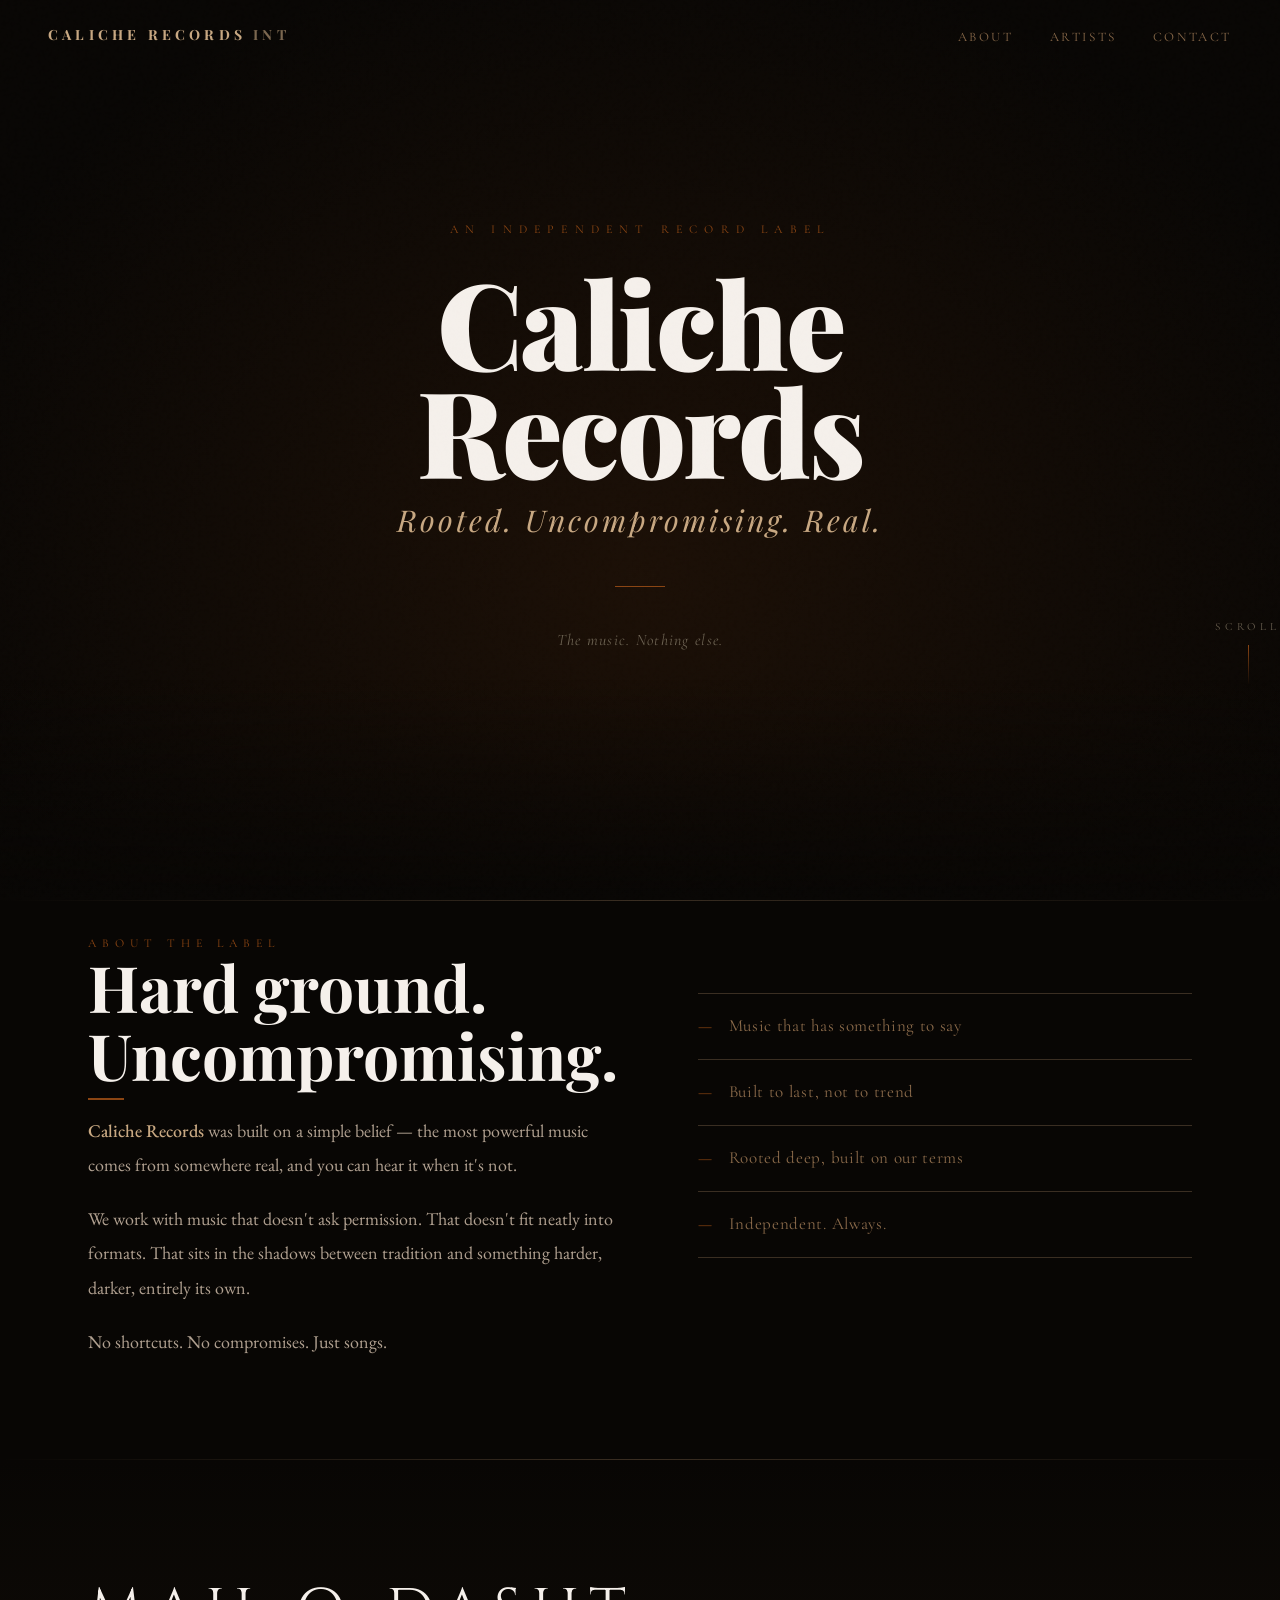
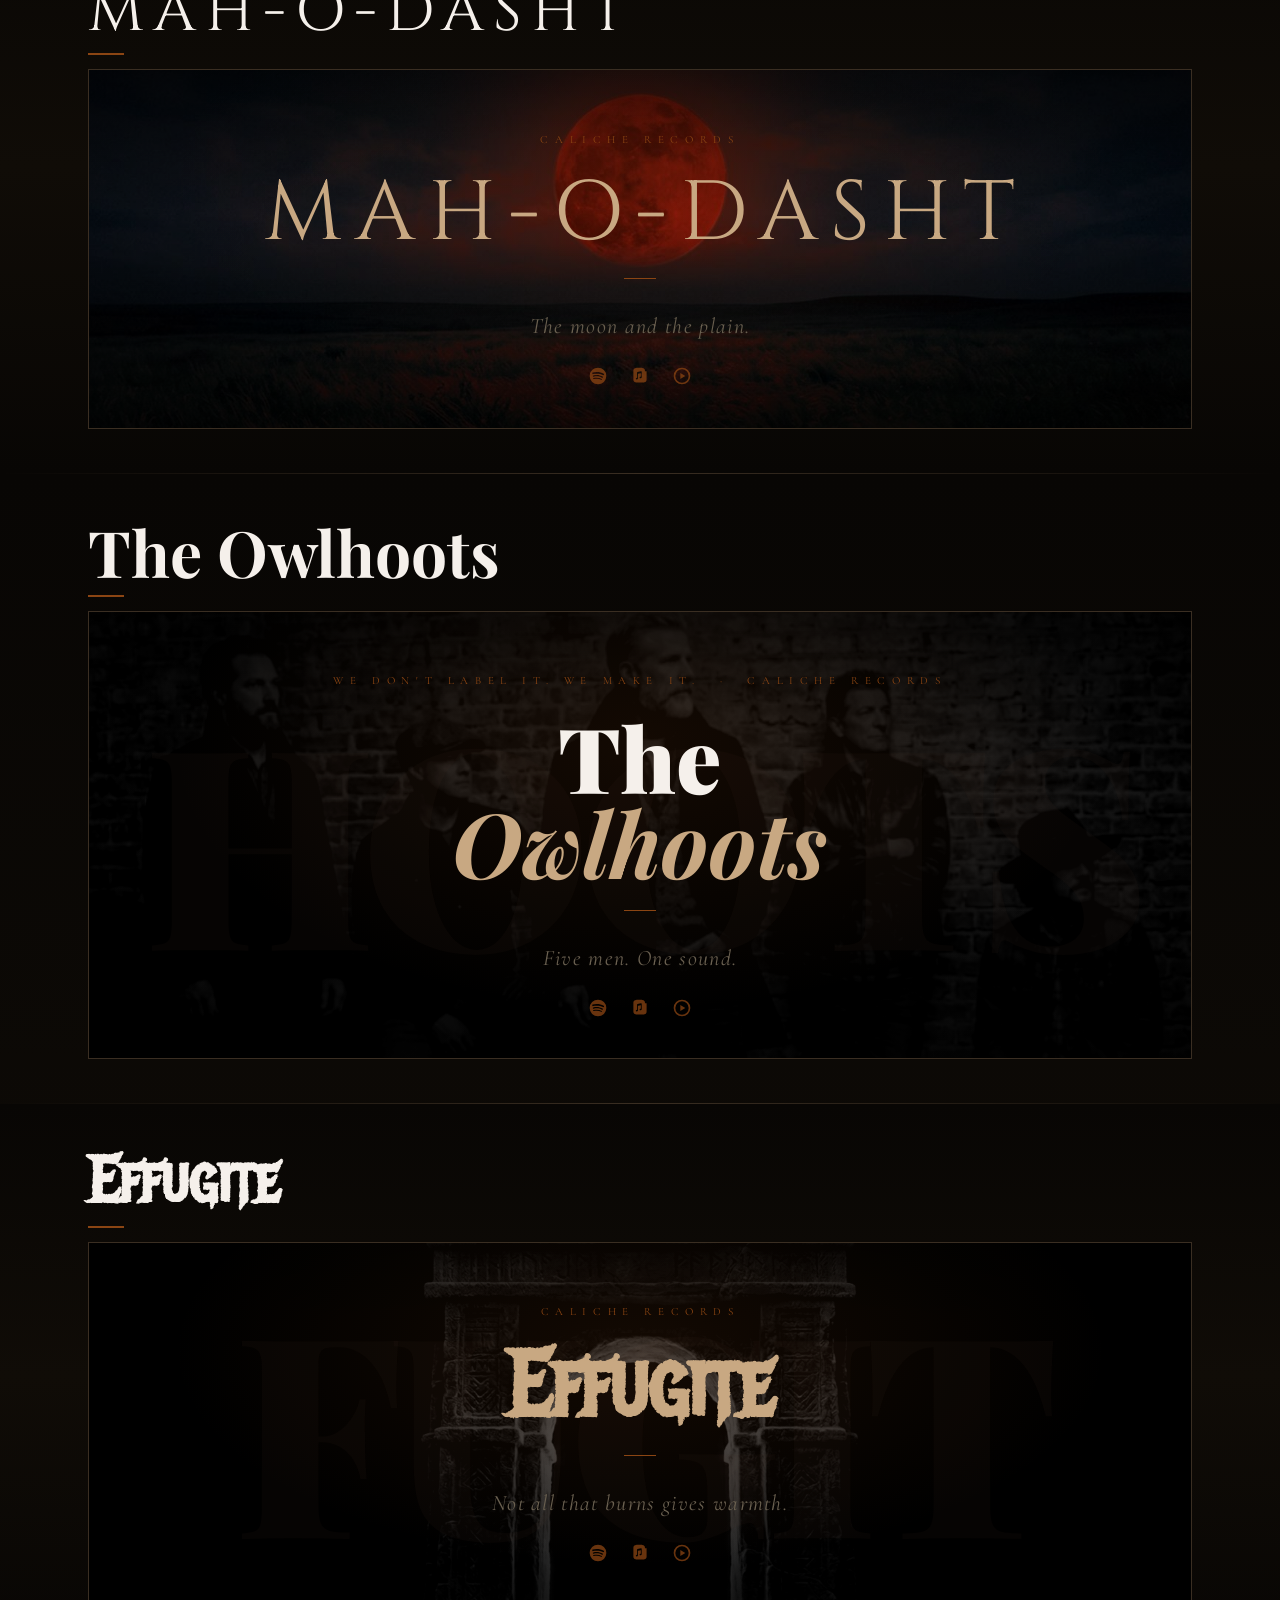
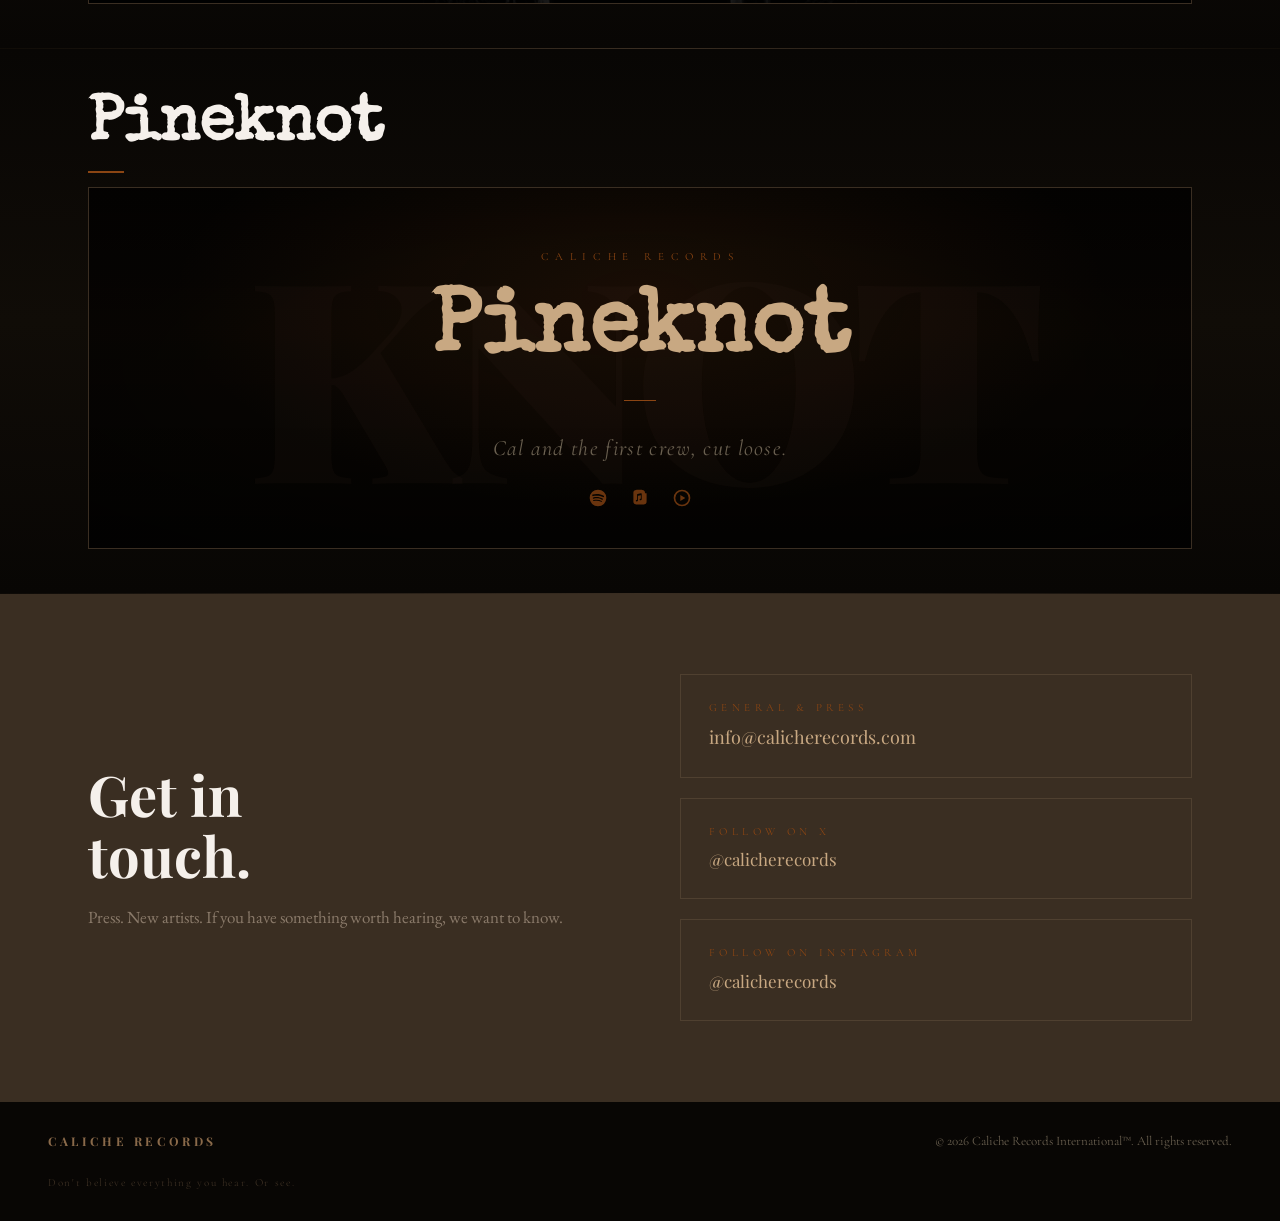
==== commit 8799578d: "Typsnitt och Supabase-biblioteket ligger lokalt: inga anrop till Google eller jsdelivr" ====
--- a/index.html
+++ b/index.html
@@ -15,11 +15,7 @@
 <meta name="twitter:card" content="summary_large_image">
 <meta name="twitter:title" content="Caliche Records International">
 <meta name="twitter:description" content="Home of The Owlhoots, Effugite, Pineknot and Mah-o-Dasht. Independent, uncompromising music.">
-<!-- GA4: replace G-7TMZHT203H with your Measurement ID -->
-<script async src="https://www.googletagmanager.com/gtag/js?id=G-7TMZHT203H"></script>
-<script>window.dataLayer=window.dataLayer||[];function gtag(){dataLayer.push(arguments);}gtag('js',new Date());gtag('config','G-7TMZHT203H');</script>
-<link rel="preconnect" href="https://fonts.googleapis.com">
-<link href="https://fonts.googleapis.com/css2?family=Playfair+Display:ital,wght@0,400;0,700;0,900;1,400;1,700&family=EB+Garamond:ital,wght@0,400;0,500;1,400&family=Cormorant+Garamond:ital,wght@0,300;0,400;1,300;1,400&family=Metal+Mania&family=Special+Elite&family=Cinzel:wght@400&display=swap" rel="stylesheet">
+<link href="/fonts/site.css" rel="stylesheet">
 <style>
   *, *::before, *::after { box-sizing: border-box; margin: 0; padding: 0; }
   :root { --dark:#0e0b08;--darker:#080604;--brown:#8B4513;--gold:#C8A882;--gold-dim:#8a6a4a;--dust:#F5F0EB;--gray:#6a6050;--mid:#3a2e22; }
--- a/fonts/site.css
+++ b/fonts/site.css
@@ -0,0 +1,604 @@
+/* Typsnitt lokalt – inga anrop till Google */
+/* latin-ext */
+@font-face {
+  font-family: 'Cinzel';
+  font-style: normal;
+  font-weight: 400;
+  font-display: swap;
+  src: url(/fonts/cinzel-0ad36e024f.woff2) format('woff2');
+  unicode-range: U+0100-02BA, U+02BD-02C5, U+02C7-02CC, U+02CE-02D7, U+02DD-02FF, U+0304, U+0308, U+0329, U+1D00-1DBF, U+1E00-1E9F, U+1EF2-1EFF, U+2020, U+20A0-20AB, U+20AD-20C4, U+2113, U+2C60-2C7F, U+A720-A7FF;
+}
+/* latin */
+@font-face {
+  font-family: 'Cinzel';
+  font-style: normal;
+  font-weight: 400;
+  font-display: swap;
+  src: url(/fonts/cinzel-c164e2e045.woff2) format('woff2');
+  unicode-range: U+0000-00FF, U+0131, U+0152-0153, U+02BB-02BC, U+02C6, U+02DA, U+02DC, U+0304, U+0308, U+0329, U+2000-206F, U+20AC, U+2122, U+2191, U+2193, U+2212, U+2215, U+FEFF, U+FFFD;
+}
+/* cyrillic-ext */
+@font-face {
+  font-family: 'Cormorant Garamond';
+  font-style: italic;
+  font-weight: 300;
+  font-display: swap;
+  src: url(/fonts/cormorantgaramond-1f799a916c.woff2) format('woff2');
+  unicode-range: U+0460-052F, U+1C80-1C8A, U+20B4, U+2DE0-2DFF, U+A640-A69F, U+FE2E-FE2F;
+}
+/* cyrillic */
+@font-face {
+  font-family: 'Cormorant Garamond';
+  font-style: italic;
+  font-weight: 300;
+  font-display: swap;
+  src: url(/fonts/cormorantgaramond-c8e477690f.woff2) format('woff2');
+  unicode-range: U+0301, U+0400-045F, U+0490-0491, U+04B0-04B1, U+2116;
+}
+/* vietnamese */
+@font-face {
+  font-family: 'Cormorant Garamond';
+  font-style: italic;
+  font-weight: 300;
+  font-display: swap;
+  src: url(/fonts/cormorantgaramond-6a3809d7b3.woff2) format('woff2');
+  unicode-range: U+0102-0103, U+0110-0111, U+0128-0129, U+0168-0169, U+01A0-01A1, U+01AF-01B0, U+0300-0301, U+0303-0304, U+0308-0309, U+0323, U+0329, U+1EA0-1EF9, U+20AB;
+}
+/* latin-ext */
+@font-face {
+  font-family: 'Cormorant Garamond';
+  font-style: italic;
+  font-weight: 300;
+  font-display: swap;
+  src: url(/fonts/cormorantgaramond-f3bda5d4e1.woff2) format('woff2');
+  unicode-range: U+0100-02BA, U+02BD-02C5, U+02C7-02CC, U+02CE-02D7, U+02DD-02FF, U+0304, U+0308, U+0329, U+1D00-1DBF, U+1E00-1E9F, U+1EF2-1EFF, U+2020, U+20A0-20AB, U+20AD-20C4, U+2113, U+2C60-2C7F, U+A720-A7FF;
+}
+/* latin */
+@font-face {
+  font-family: 'Cormorant Garamond';
+  font-style: italic;
+  font-weight: 300;
+  font-display: swap;
+  src: url(/fonts/cormorantgaramond-4db21dbf6b.woff2) format('woff2');
+  unicode-range: U+0000-00FF, U+0131, U+0152-0153, U+02BB-02BC, U+02C6, U+02DA, U+02DC, U+0304, U+0308, U+0329, U+2000-206F, U+20AC, U+2122, U+2191, U+2193, U+2212, U+2215, U+FEFF, U+FFFD;
+}
+/* cyrillic-ext */
+@font-face {
+  font-family: 'Cormorant Garamond';
+  font-style: italic;
+  font-weight: 400;
+  font-display: swap;
+  src: url(/fonts/cormorantgaramond-1f799a916c.woff2) format('woff2');
+  unicode-range: U+0460-052F, U+1C80-1C8A, U+20B4, U+2DE0-2DFF, U+A640-A69F, U+FE2E-FE2F;
+}
+/* cyrillic */
+@font-face {
+  font-family: 'Cormorant Garamond';
+  font-style: italic;
+  font-weight: 400;
+  font-display: swap;
+  src: url(/fonts/cormorantgaramond-c8e477690f.woff2) format('woff2');
+  unicode-range: U+0301, U+0400-045F, U+0490-0491, U+04B0-04B1, U+2116;
+}
+/* vietnamese */
+@font-face {
+  font-family: 'Cormorant Garamond';
+  font-style: italic;
+  font-weight: 400;
+  font-display: swap;
+  src: url(/fonts/cormorantgaramond-6a3809d7b3.woff2) format('woff2');
+  unicode-range: U+0102-0103, U+0110-0111, U+0128-0129, U+0168-0169, U+01A0-01A1, U+01AF-01B0, U+0300-0301, U+0303-0304, U+0308-0309, U+0323, U+0329, U+1EA0-1EF9, U+20AB;
+}
+/* latin-ext */
+@font-face {
+  font-family: 'Cormorant Garamond';
+  font-style: italic;
+  font-weight: 400;
+  font-display: swap;
+  src: url(/fonts/cormorantgaramond-f3bda5d4e1.woff2) format('woff2');
+  unicode-range: U+0100-02BA, U+02BD-02C5, U+02C7-02CC, U+02CE-02D7, U+02DD-02FF, U+0304, U+0308, U+0329, U+1D00-1DBF, U+1E00-1E9F, U+1EF2-1EFF, U+2020, U+20A0-20AB, U+20AD-20C4, U+2113, U+2C60-2C7F, U+A720-A7FF;
+}
+/* latin */
+@font-face {
+  font-family: 'Cormorant Garamond';
+  font-style: italic;
+  font-weight: 400;
+  font-display: swap;
+  src: url(/fonts/cormorantgaramond-4db21dbf6b.woff2) format('woff2');
+  unicode-range: U+0000-00FF, U+0131, U+0152-0153, U+02BB-02BC, U+02C6, U+02DA, U+02DC, U+0304, U+0308, U+0329, U+2000-206F, U+20AC, U+2122, U+2191, U+2193, U+2212, U+2215, U+FEFF, U+FFFD;
+}
+/* cyrillic-ext */
+@font-face {
+  font-family: 'Cormorant Garamond';
+  font-style: normal;
+  font-weight: 300;
+  font-display: swap;
+  src: url(/fonts/cormorantgaramond-e266b787cb.woff2) format('woff2');
+  unicode-range: U+0460-052F, U+1C80-1C8A, U+20B4, U+2DE0-2DFF, U+A640-A69F, U+FE2E-FE2F;
+}
+/* cyrillic */
+@font-face {
+  font-family: 'Cormorant Garamond';
+  font-style: normal;
+  font-weight: 300;
+  font-display: swap;
+  src: url(/fonts/cormorantgaramond-dc67de7e1c.woff2) format('woff2');
+  unicode-range: U+0301, U+0400-045F, U+0490-0491, U+04B0-04B1, U+2116;
+}
+/* vietnamese */
+@font-face {
+  font-family: 'Cormorant Garamond';
+  font-style: normal;
+  font-weight: 300;
+  font-display: swap;
+  src: url(/fonts/cormorantgaramond-63e97a55b2.woff2) format('woff2');
+  unicode-range: U+0102-0103, U+0110-0111, U+0128-0129, U+0168-0169, U+01A0-01A1, U+01AF-01B0, U+0300-0301, U+0303-0304, U+0308-0309, U+0323, U+0329, U+1EA0-1EF9, U+20AB;
+}
+/* latin-ext */
+@font-face {
+  font-family: 'Cormorant Garamond';
+  font-style: normal;
+  font-weight: 300;
+  font-display: swap;
+  src: url(/fonts/cormorantgaramond-26a769c817.woff2) format('woff2');
+  unicode-range: U+0100-02BA, U+02BD-02C5, U+02C7-02CC, U+02CE-02D7, U+02DD-02FF, U+0304, U+0308, U+0329, U+1D00-1DBF, U+1E00-1E9F, U+1EF2-1EFF, U+2020, U+20A0-20AB, U+20AD-20C4, U+2113, U+2C60-2C7F, U+A720-A7FF;
+}
+/* latin */
+@font-face {
+  font-family: 'Cormorant Garamond';
+  font-style: normal;
+  font-weight: 300;
+  font-display: swap;
+  src: url(/fonts/cormorantgaramond-abcaa8b479.woff2) format('woff2');
+  unicode-range: U+0000-00FF, U+0131, U+0152-0153, U+02BB-02BC, U+02C6, U+02DA, U+02DC, U+0304, U+0308, U+0329, U+2000-206F, U+20AC, U+2122, U+2191, U+2193, U+2212, U+2215, U+FEFF, U+FFFD;
+}
+/* cyrillic-ext */
+@font-face {
+  font-family: 'Cormorant Garamond';
+  font-style: normal;
+  font-weight: 400;
+  font-display: swap;
+  src: url(/fonts/cormorantgaramond-e266b787cb.woff2) format('woff2');
+  unicode-range: U+0460-052F, U+1C80-1C8A, U+20B4, U+2DE0-2DFF, U+A640-A69F, U+FE2E-FE2F;
+}
+/* cyrillic */
+@font-face {
+  font-family: 'Cormorant Garamond';
+  font-style: normal;
+  font-weight: 400;
+  font-display: swap;
+  src: url(/fonts/cormorantgaramond-dc67de7e1c.woff2) format('woff2');
+  unicode-range: U+0301, U+0400-045F, U+0490-0491, U+04B0-04B1, U+2116;
+}
+/* vietnamese */
+@font-face {
+  font-family: 'Cormorant Garamond';
+  font-style: normal;
+  font-weight: 400;
+  font-display: swap;
+  src: url(/fonts/cormorantgaramond-63e97a55b2.woff2) format('woff2');
+  unicode-range: U+0102-0103, U+0110-0111, U+0128-0129, U+0168-0169, U+01A0-01A1, U+01AF-01B0, U+0300-0301, U+0303-0304, U+0308-0309, U+0323, U+0329, U+1EA0-1EF9, U+20AB;
+}
+/* latin-ext */
+@font-face {
+  font-family: 'Cormorant Garamond';
+  font-style: normal;
+  font-weight: 400;
+  font-display: swap;
+  src: url(/fonts/cormorantgaramond-26a769c817.woff2) format('woff2');
+  unicode-range: U+0100-02BA, U+02BD-02C5, U+02C7-02CC, U+02CE-02D7, U+02DD-02FF, U+0304, U+0308, U+0329, U+1D00-1DBF, U+1E00-1E9F, U+1EF2-1EFF, U+2020, U+20A0-20AB, U+20AD-20C4, U+2113, U+2C60-2C7F, U+A720-A7FF;
+}
+/* latin */
+@font-face {
+  font-family: 'Cormorant Garamond';
+  font-style: normal;
+  font-weight: 400;
+  font-display: swap;
+  src: url(/fonts/cormorantgaramond-abcaa8b479.woff2) format('woff2');
+  unicode-range: U+0000-00FF, U+0131, U+0152-0153, U+02BB-02BC, U+02C6, U+02DA, U+02DC, U+0304, U+0308, U+0329, U+2000-206F, U+20AC, U+2122, U+2191, U+2193, U+2212, U+2215, U+FEFF, U+FFFD;
+}
+/* cyrillic-ext */
+@font-face {
+  font-family: 'EB Garamond';
+  font-style: italic;
+  font-weight: 400;
+  font-display: swap;
+  src: url(/fonts/ebgaramond-fa7e7df23f.woff2) format('woff2');
+  unicode-range: U+0460-052F, U+1C80-1C8A, U+20B4, U+2DE0-2DFF, U+A640-A69F, U+FE2E-FE2F;
+}
+/* cyrillic */
+@font-face {
+  font-family: 'EB Garamond';
+  font-style: italic;
+  font-weight: 400;
+  font-display: swap;
+  src: url(/fonts/ebgaramond-4ee2241466.woff2) format('woff2');
+  unicode-range: U+0301, U+0400-045F, U+0490-0491, U+04B0-04B1, U+2116;
+}
+/* greek-ext */
+@font-face {
+  font-family: 'EB Garamond';
+  font-style: italic;
+  font-weight: 400;
+  font-display: swap;
+  src: url(/fonts/ebgaramond-14c27db986.woff2) format('woff2');
+  unicode-range: U+1F00-1FFF;
+}
+/* greek */
+@font-face {
+  font-family: 'EB Garamond';
+  font-style: italic;
+  font-weight: 400;
+  font-display: swap;
+  src: url(/fonts/ebgaramond-deca914f3b.woff2) format('woff2');
+  unicode-range: U+0370-0377, U+037A-037F, U+0384-038A, U+038C, U+038E-03A1, U+03A3-03FF;
+}
+/* vietnamese */
+@font-face {
+  font-family: 'EB Garamond';
+  font-style: italic;
+  font-weight: 400;
+  font-display: swap;
+  src: url(/fonts/ebgaramond-e90f810586.woff2) format('woff2');
+  unicode-range: U+0102-0103, U+0110-0111, U+0128-0129, U+0168-0169, U+01A0-01A1, U+01AF-01B0, U+0300-0301, U+0303-0304, U+0308-0309, U+0323, U+0329, U+1EA0-1EF9, U+20AB;
+}
+/* latin-ext */
+@font-face {
+  font-family: 'EB Garamond';
+  font-style: italic;
+  font-weight: 400;
+  font-display: swap;
+  src: url(/fonts/ebgaramond-b004307aa5.woff2) format('woff2');
+  unicode-range: U+0100-02BA, U+02BD-02C5, U+02C7-02CC, U+02CE-02D7, U+02DD-02FF, U+0304, U+0308, U+0329, U+1D00-1DBF, U+1E00-1E9F, U+1EF2-1EFF, U+2020, U+20A0-20AB, U+20AD-20C4, U+2113, U+2C60-2C7F, U+A720-A7FF;
+}
+/* latin */
+@font-face {
+  font-family: 'EB Garamond';
+  font-style: italic;
+  font-weight: 400;
+  font-display: swap;
+  src: url(/fonts/ebgaramond-981cfa5703.woff2) format('woff2');
+  unicode-range: U+0000-00FF, U+0131, U+0152-0153, U+02BB-02BC, U+02C6, U+02DA, U+02DC, U+0304, U+0308, U+0329, U+2000-206F, U+20AC, U+2122, U+2191, U+2193, U+2212, U+2215, U+FEFF, U+FFFD;
+}
+/* cyrillic-ext */
+@font-face {
+  font-family: 'EB Garamond';
+  font-style: normal;
+  font-weight: 400;
+  font-display: swap;
+  src: url(/fonts/ebgaramond-4156c73755.woff2) format('woff2');
+  unicode-range: U+0460-052F, U+1C80-1C8A, U+20B4, U+2DE0-2DFF, U+A640-A69F, U+FE2E-FE2F;
+}
+/* cyrillic */
+@font-face {
+  font-family: 'EB Garamond';
+  font-style: normal;
+  font-weight: 400;
+  font-display: swap;
+  src: url(/fonts/ebgaramond-ed5505d559.woff2) format('woff2');
+  unicode-range: U+0301, U+0400-045F, U+0490-0491, U+04B0-04B1, U+2116;
+}
+/* greek-ext */
+@font-face {
+  font-family: 'EB Garamond';
+  font-style: normal;
+  font-weight: 400;
+  font-display: swap;
+  src: url(/fonts/ebgaramond-2a9f71c085.woff2) format('woff2');
+  unicode-range: U+1F00-1FFF;
+}
+/* greek */
+@font-face {
+  font-family: 'EB Garamond';
+  font-style: normal;
+  font-weight: 400;
+  font-display: swap;
+  src: url(/fonts/ebgaramond-5219341775.woff2) format('woff2');
+  unicode-range: U+0370-0377, U+037A-037F, U+0384-038A, U+038C, U+038E-03A1, U+03A3-03FF;
+}
+/* vietnamese */
+@font-face {
+  font-family: 'EB Garamond';
+  font-style: normal;
+  font-weight: 400;
+  font-display: swap;
+  src: url(/fonts/ebgaramond-7abb451996.woff2) format('woff2');
+  unicode-range: U+0102-0103, U+0110-0111, U+0128-0129, U+0168-0169, U+01A0-01A1, U+01AF-01B0, U+0300-0301, U+0303-0304, U+0308-0309, U+0323, U+0329, U+1EA0-1EF9, U+20AB;
+}
+/* latin-ext */
+@font-face {
+  font-family: 'EB Garamond';
+  font-style: normal;
+  font-weight: 400;
+  font-display: swap;
+  src: url(/fonts/ebgaramond-3c5ecd6962.woff2) format('woff2');
+  unicode-range: U+0100-02BA, U+02BD-02C5, U+02C7-02CC, U+02CE-02D7, U+02DD-02FF, U+0304, U+0308, U+0329, U+1D00-1DBF, U+1E00-1E9F, U+1EF2-1EFF, U+2020, U+20A0-20AB, U+20AD-20C4, U+2113, U+2C60-2C7F, U+A720-A7FF;
+}
+/* latin */
+@font-face {
+  font-family: 'EB Garamond';
+  font-style: normal;
+  font-weight: 400;
+  font-display: swap;
+  src: url(/fonts/ebgaramond-ef73a8c549.woff2) format('woff2');
+  unicode-range: U+0000-00FF, U+0131, U+0152-0153, U+02BB-02BC, U+02C6, U+02DA, U+02DC, U+0304, U+0308, U+0329, U+2000-206F, U+20AC, U+2122, U+2191, U+2193, U+2212, U+2215, U+FEFF, U+FFFD;
+}
+/* cyrillic-ext */
+@font-face {
+  font-family: 'EB Garamond';
+  font-style: normal;
+  font-weight: 500;
+  font-display: swap;
+  src: url(/fonts/ebgaramond-4156c73755.woff2) format('woff2');
+  unicode-range: U+0460-052F, U+1C80-1C8A, U+20B4, U+2DE0-2DFF, U+A640-A69F, U+FE2E-FE2F;
+}
+/* cyrillic */
+@font-face {
+  font-family: 'EB Garamond';
+  font-style: normal;
+  font-weight: 500;
+  font-display: swap;
+  src: url(/fonts/ebgaramond-ed5505d559.woff2) format('woff2');
+  unicode-range: U+0301, U+0400-045F, U+0490-0491, U+04B0-04B1, U+2116;
+}
+/* greek-ext */
+@font-face {
+  font-family: 'EB Garamond';
+  font-style: normal;
+  font-weight: 500;
+  font-display: swap;
+  src: url(/fonts/ebgaramond-2a9f71c085.woff2) format('woff2');
+  unicode-range: U+1F00-1FFF;
+}
+/* greek */
+@font-face {
+  font-family: 'EB Garamond';
+  font-style: normal;
+  font-weight: 500;
+  font-display: swap;
+  src: url(/fonts/ebgaramond-5219341775.woff2) format('woff2');
+  unicode-range: U+0370-0377, U+037A-037F, U+0384-038A, U+038C, U+038E-03A1, U+03A3-03FF;
+}
+/* vietnamese */
+@font-face {
+  font-family: 'EB Garamond';
+  font-style: normal;
+  font-weight: 500;
+  font-display: swap;
+  src: url(/fonts/ebgaramond-7abb451996.woff2) format('woff2');
+  unicode-range: U+0102-0103, U+0110-0111, U+0128-0129, U+0168-0169, U+01A0-01A1, U+01AF-01B0, U+0300-0301, U+0303-0304, U+0308-0309, U+0323, U+0329, U+1EA0-1EF9, U+20AB;
+}
+/* latin-ext */
+@font-face {
+  font-family: 'EB Garamond';
+  font-style: normal;
+  font-weight: 500;
+  font-display: swap;
+  src: url(/fonts/ebgaramond-3c5ecd6962.woff2) format('woff2');
+  unicode-range: U+0100-02BA, U+02BD-02C5, U+02C7-02CC, U+02CE-02D7, U+02DD-02FF, U+0304, U+0308, U+0329, U+1D00-1DBF, U+1E00-1E9F, U+1EF2-1EFF, U+2020, U+20A0-20AB, U+20AD-20C4, U+2113, U+2C60-2C7F, U+A720-A7FF;
+}
+/* latin */
+@font-face {
+  font-family: 'EB Garamond';
+  font-style: normal;
+  font-weight: 500;
+  font-display: swap;
+  src: url(/fonts/ebgaramond-ef73a8c549.woff2) format('woff2');
+  unicode-range: U+0000-00FF, U+0131, U+0152-0153, U+02BB-02BC, U+02C6, U+02DA, U+02DC, U+0304, U+0308, U+0329, U+2000-206F, U+20AC, U+2122, U+2191, U+2193, U+2212, U+2215, U+FEFF, U+FFFD;
+}
+/* latin-ext */
+@font-face {
+  font-family: 'Metal Mania';
+  font-style: normal;
+  font-weight: 400;
+  font-display: swap;
+  src: url(/fonts/metalmania-534db5e52a.woff2) format('woff2');
+  unicode-range: U+0100-02BA, U+02BD-02C5, U+02C7-02CC, U+02CE-02D7, U+02DD-02FF, U+0304, U+0308, U+0329, U+1D00-1DBF, U+1E00-1E9F, U+1EF2-1EFF, U+2020, U+20A0-20AB, U+20AD-20C4, U+2113, U+2C60-2C7F, U+A720-A7FF;
+}
+/* latin */
+@font-face {
+  font-family: 'Metal Mania';
+  font-style: normal;
+  font-weight: 400;
+  font-display: swap;
+  src: url(/fonts/metalmania-f8fbd61d8c.woff2) format('woff2');
+  unicode-range: U+0000-00FF, U+0131, U+0152-0153, U+02BB-02BC, U+02C6, U+02DA, U+02DC, U+0304, U+0308, U+0329, U+2000-206F, U+20AC, U+2122, U+2191, U+2193, U+2212, U+2215, U+FEFF, U+FFFD;
+}
+/* cyrillic */
+@font-face {
+  font-family: 'Playfair Display';
+  font-style: italic;
+  font-weight: 400;
+  font-display: swap;
+  src: url(/fonts/playfairdisplay-bd791f6ca3.woff2) format('woff2');
+  unicode-range: U+0301, U+0400-045F, U+0490-0491, U+04B0-04B1, U+2116;
+}
+/* vietnamese */
+@font-face {
+  font-family: 'Playfair Display';
+  font-style: italic;
+  font-weight: 400;
+  font-display: swap;
+  src: url(/fonts/playfairdisplay-e469a5d39b.woff2) format('woff2');
+  unicode-range: U+0102-0103, U+0110-0111, U+0128-0129, U+0168-0169, U+01A0-01A1, U+01AF-01B0, U+0300-0301, U+0303-0304, U+0308-0309, U+0323, U+0329, U+1EA0-1EF9, U+20AB;
+}
+/* latin-ext */
+@font-face {
+  font-family: 'Playfair Display';
+  font-style: italic;
+  font-weight: 400;
+  font-display: swap;
+  src: url(/fonts/playfairdisplay-2d6d99f2fa.woff2) format('woff2');
+  unicode-range: U+0100-02BA, U+02BD-02C5, U+02C7-02CC, U+02CE-02D7, U+02DD-02FF, U+0304, U+0308, U+0329, U+1D00-1DBF, U+1E00-1E9F, U+1EF2-1EFF, U+2020, U+20A0-20AB, U+20AD-20C4, U+2113, U+2C60-2C7F, U+A720-A7FF;
+}
+/* latin */
+@font-face {
+  font-family: 'Playfair Display';
+  font-style: italic;
+  font-weight: 400;
+  font-display: swap;
+  src: url(/fonts/playfairdisplay-d143613668.woff2) format('woff2');
+  unicode-range: U+0000-00FF, U+0131, U+0152-0153, U+02BB-02BC, U+02C6, U+02DA, U+02DC, U+0304, U+0308, U+0329, U+2000-206F, U+20AC, U+2122, U+2191, U+2193, U+2212, U+2215, U+FEFF, U+FFFD;
+}
+/* cyrillic */
+@font-face {
+  font-family: 'Playfair Display';
+  font-style: italic;
+  font-weight: 700;
+  font-display: swap;
+  src: url(/fonts/playfairdisplay-bd791f6ca3.woff2) format('woff2');
+  unicode-range: U+0301, U+0400-045F, U+0490-0491, U+04B0-04B1, U+2116;
+}
+/* vietnamese */
+@font-face {
+  font-family: 'Playfair Display';
+  font-style: italic;
+  font-weight: 700;
+  font-display: swap;
+  src: url(/fonts/playfairdisplay-e469a5d39b.woff2) format('woff2');
+  unicode-range: U+0102-0103, U+0110-0111, U+0128-0129, U+0168-0169, U+01A0-01A1, U+01AF-01B0, U+0300-0301, U+0303-0304, U+0308-0309, U+0323, U+0329, U+1EA0-1EF9, U+20AB;
+}
+/* latin-ext */
+@font-face {
+  font-family: 'Playfair Display';
+  font-style: italic;
+  font-weight: 700;
+  font-display: swap;
+  src: url(/fonts/playfairdisplay-2d6d99f2fa.woff2) format('woff2');
+  unicode-range: U+0100-02BA, U+02BD-02C5, U+02C7-02CC, U+02CE-02D7, U+02DD-02FF, U+0304, U+0308, U+0329, U+1D00-1DBF, U+1E00-1E9F, U+1EF2-1EFF, U+2020, U+20A0-20AB, U+20AD-20C4, U+2113, U+2C60-2C7F, U+A720-A7FF;
+}
+/* latin */
+@font-face {
+  font-family: 'Playfair Display';
+  font-style: italic;
+  font-weight: 700;
+  font-display: swap;
+  src: url(/fonts/playfairdisplay-d143613668.woff2) format('woff2');
+  unicode-range: U+0000-00FF, U+0131, U+0152-0153, U+02BB-02BC, U+02C6, U+02DA, U+02DC, U+0304, U+0308, U+0329, U+2000-206F, U+20AC, U+2122, U+2191, U+2193, U+2212, U+2215, U+FEFF, U+FFFD;
+}
+/* cyrillic */
+@font-face {
+  font-family: 'Playfair Display';
+  font-style: normal;
+  font-weight: 400;
+  font-display: swap;
+  src: url(/fonts/playfairdisplay-638ff05bfb.woff2) format('woff2');
+  unicode-range: U+0301, U+0400-045F, U+0490-0491, U+04B0-04B1, U+2116;
+}
+/* vietnamese */
+@font-face {
+  font-family: 'Playfair Display';
+  font-style: normal;
+  font-weight: 400;
+  font-display: swap;
+  src: url(/fonts/playfairdisplay-b23708ecfb.woff2) format('woff2');
+  unicode-range: U+0102-0103, U+0110-0111, U+0128-0129, U+0168-0169, U+01A0-01A1, U+01AF-01B0, U+0300-0301, U+0303-0304, U+0308-0309, U+0323, U+0329, U+1EA0-1EF9, U+20AB;
+}
+/* latin-ext */
+@font-face {
+  font-family: 'Playfair Display';
+  font-style: normal;
+  font-weight: 400;
+  font-display: swap;
+  src: url(/fonts/playfairdisplay-ca74102853.woff2) format('woff2');
+  unicode-range: U+0100-02BA, U+02BD-02C5, U+02C7-02CC, U+02CE-02D7, U+02DD-02FF, U+0304, U+0308, U+0329, U+1D00-1DBF, U+1E00-1E9F, U+1EF2-1EFF, U+2020, U+20A0-20AB, U+20AD-20C4, U+2113, U+2C60-2C7F, U+A720-A7FF;
+}
+/* latin */
+@font-face {
+  font-family: 'Playfair Display';
+  font-style: normal;
+  font-weight: 400;
+  font-display: swap;
+  src: url(/fonts/playfairdisplay-61a963590a.woff2) format('woff2');
+  unicode-range: U+0000-00FF, U+0131, U+0152-0153, U+02BB-02BC, U+02C6, U+02DA, U+02DC, U+0304, U+0308, U+0329, U+2000-206F, U+20AC, U+2122, U+2191, U+2193, U+2212, U+2215, U+FEFF, U+FFFD;
+}
+/* cyrillic */
+@font-face {
+  font-family: 'Playfair Display';
+  font-style: normal;
+  font-weight: 700;
+  font-display: swap;
+  src: url(/fonts/playfairdisplay-638ff05bfb.woff2) format('woff2');
+  unicode-range: U+0301, U+0400-045F, U+0490-0491, U+04B0-04B1, U+2116;
+}
+/* vietnamese */
+@font-face {
+  font-family: 'Playfair Display';
+  font-style: normal;
+  font-weight: 700;
+  font-display: swap;
+  src: url(/fonts/playfairdisplay-b23708ecfb.woff2) format('woff2');
+  unicode-range: U+0102-0103, U+0110-0111, U+0128-0129, U+0168-0169, U+01A0-01A1, U+01AF-01B0, U+0300-0301, U+0303-0304, U+0308-0309, U+0323, U+0329, U+1EA0-1EF9, U+20AB;
+}
+/* latin-ext */
+@font-face {
+  font-family: 'Playfair Display';
+  font-style: normal;
+  font-weight: 700;
+  font-display: swap;
+  src: url(/fonts/playfairdisplay-ca74102853.woff2) format('woff2');
+  unicode-range: U+0100-02BA, U+02BD-02C5, U+02C7-02CC, U+02CE-02D7, U+02DD-02FF, U+0304, U+0308, U+0329, U+1D00-1DBF, U+1E00-1E9F, U+1EF2-1EFF, U+2020, U+20A0-20AB, U+20AD-20C4, U+2113, U+2C60-2C7F, U+A720-A7FF;
+}
+/* latin */
+@font-face {
+  font-family: 'Playfair Display';
+  font-style: normal;
+  font-weight: 700;
+  font-display: swap;
+  src: url(/fonts/playfairdisplay-61a963590a.woff2) format('woff2');
+  unicode-range: U+0000-00FF, U+0131, U+0152-0153, U+02BB-02BC, U+02C6, U+02DA, U+02DC, U+0304, U+0308, U+0329, U+2000-206F, U+20AC, U+2122, U+2191, U+2193, U+2212, U+2215, U+FEFF, U+FFFD;
+}
+/* cyrillic */
+@font-face {
+  font-family: 'Playfair Display';
+  font-style: normal;
+  font-weight: 900;
+  font-display: swap;
+  src: url(/fonts/playfairdisplay-638ff05bfb.woff2) format('woff2');
+  unicode-range: U+0301, U+0400-045F, U+0490-0491, U+04B0-04B1, U+2116;
+}
+/* vietnamese */
+@font-face {
+  font-family: 'Playfair Display';
+  font-style: normal;
+  font-weight: 900;
+  font-display: swap;
+  src: url(/fonts/playfairdisplay-b23708ecfb.woff2) format('woff2');
+  unicode-range: U+0102-0103, U+0110-0111, U+0128-0129, U+0168-0169, U+01A0-01A1, U+01AF-01B0, U+0300-0301, U+0303-0304, U+0308-0309, U+0323, U+0329, U+1EA0-1EF9, U+20AB;
+}
+/* latin-ext */
+@font-face {
+  font-family: 'Playfair Display';
+  font-style: normal;
+  font-weight: 900;
+  font-display: swap;
+  src: url(/fonts/playfairdisplay-ca74102853.woff2) format('woff2');
+  unicode-range: U+0100-02BA, U+02BD-02C5, U+02C7-02CC, U+02CE-02D7, U+02DD-02FF, U+0304, U+0308, U+0329, U+1D00-1DBF, U+1E00-1E9F, U+1EF2-1EFF, U+2020, U+20A0-20AB, U+20AD-20C4, U+2113, U+2C60-2C7F, U+A720-A7FF;
+}
+/* latin */
+@font-face {
+  font-family: 'Playfair Display';
+  font-style: normal;
+  font-weight: 900;
+  font-display: swap;
+  src: url(/fonts/playfairdisplay-61a963590a.woff2) format('woff2');
+  unicode-range: U+0000-00FF, U+0131, U+0152-0153, U+02BB-02BC, U+02C6, U+02DA, U+02DC, U+0304, U+0308, U+0329, U+2000-206F, U+20AC, U+2122, U+2191, U+2193, U+2212, U+2215, U+FEFF, U+FFFD;
+}
+/* latin-ext */
+@font-face {
+  font-family: 'Special Elite';
+  font-style: normal;
+  font-weight: 400;
+  font-display: swap;
+  src: url(/fonts/specialelite-634db3958e.woff2) format('woff2');
+  unicode-range: U+0100-02BA, U+02BD-02C5, U+02C7-02CC, U+02CE-02D7, U+02DD-02FF, U+0304, U+0308, U+0329, U+1D00-1DBF, U+1E00-1E9F, U+1EF2-1EFF, U+2020, U+20A0-20AB, U+20AD-20C4, U+2113, U+2C60-2C7F, U+A720-A7FF;
+}
+/* latin */
+@font-face {
+  font-family: 'Special Elite';
+  font-style: normal;
+  font-weight: 400;
+  font-display: swap;
+  src: url(/fonts/specialelite-ee78eab2d5.woff2) format('woff2');
+  unicode-range: U+0000-00FF, U+0131, U+0152-0153, U+02BB-02BC, U+02C6, U+02DA, U+02DC, U+0304, U+0308, U+0329, U+2000-206F, U+20AC, U+2122, U+2191, U+2193, U+2212, U+2215, U+FEFF, U+FFFD;
+}
